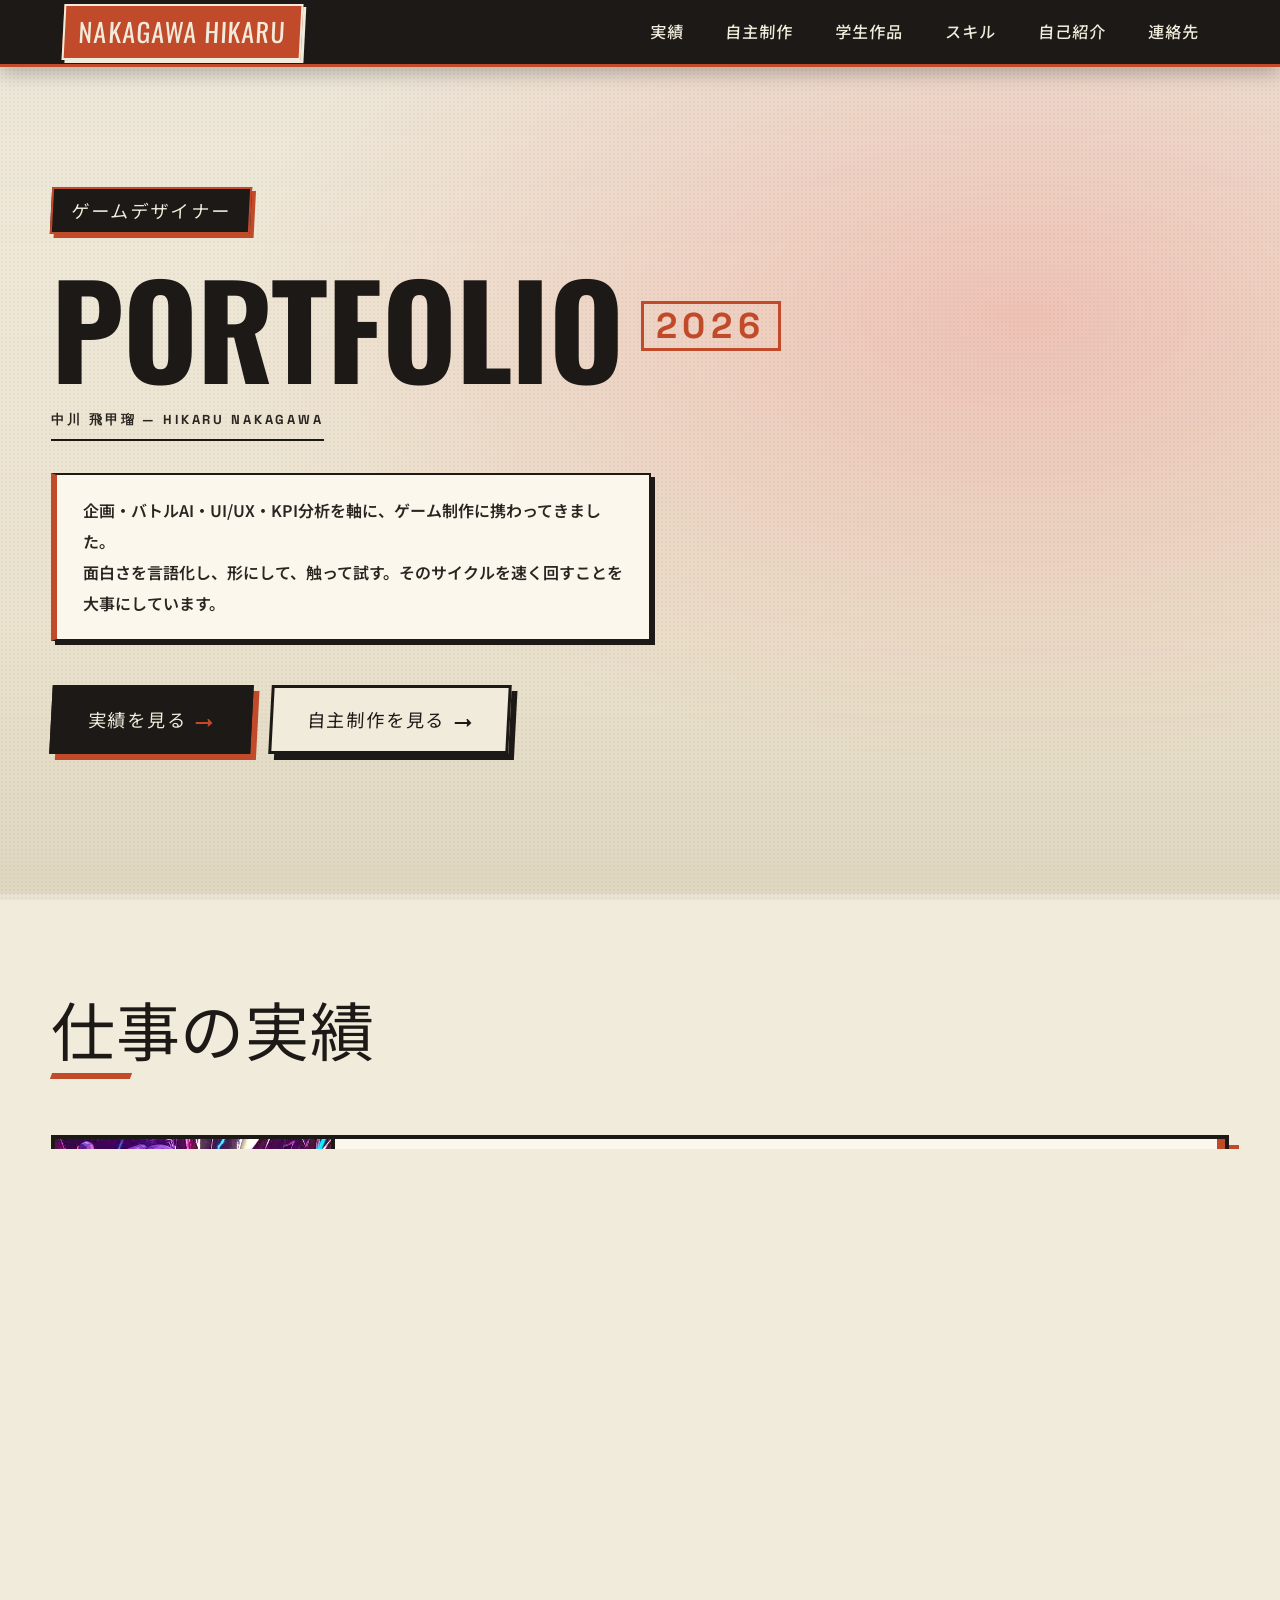
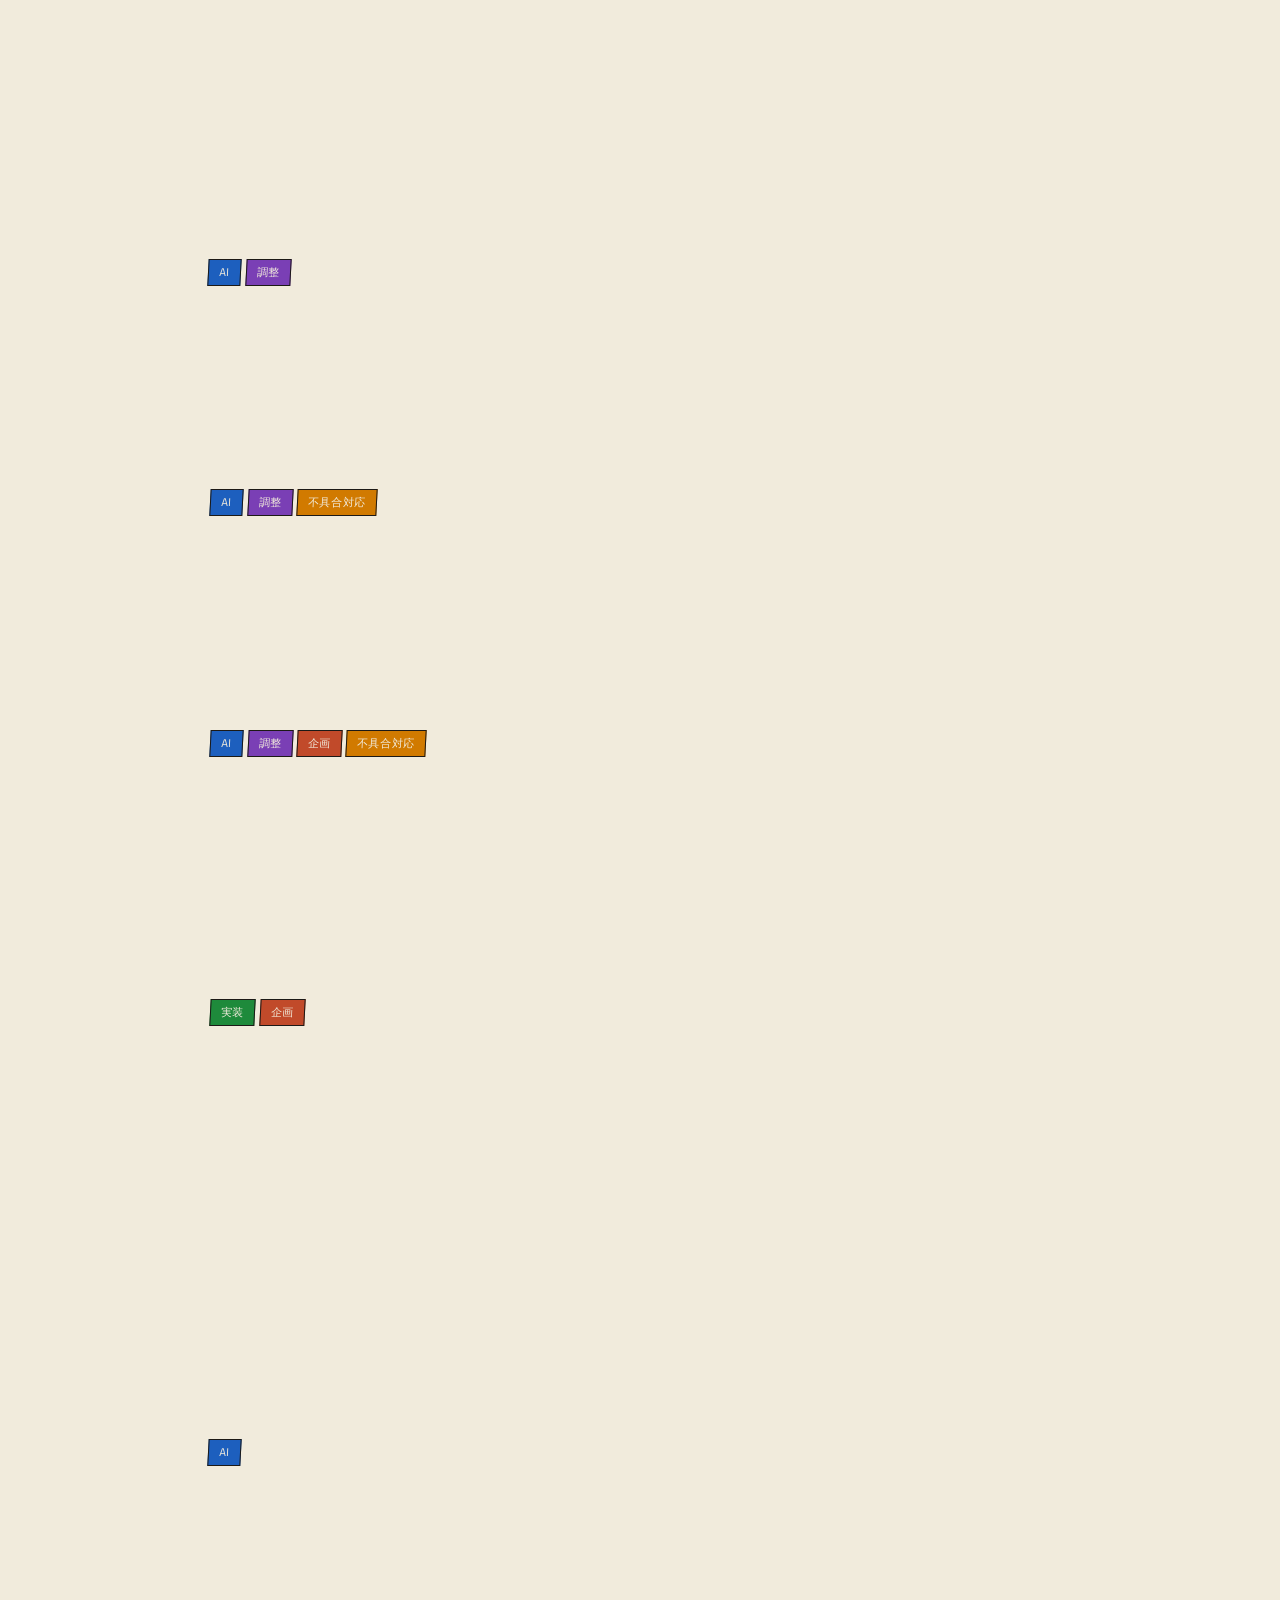
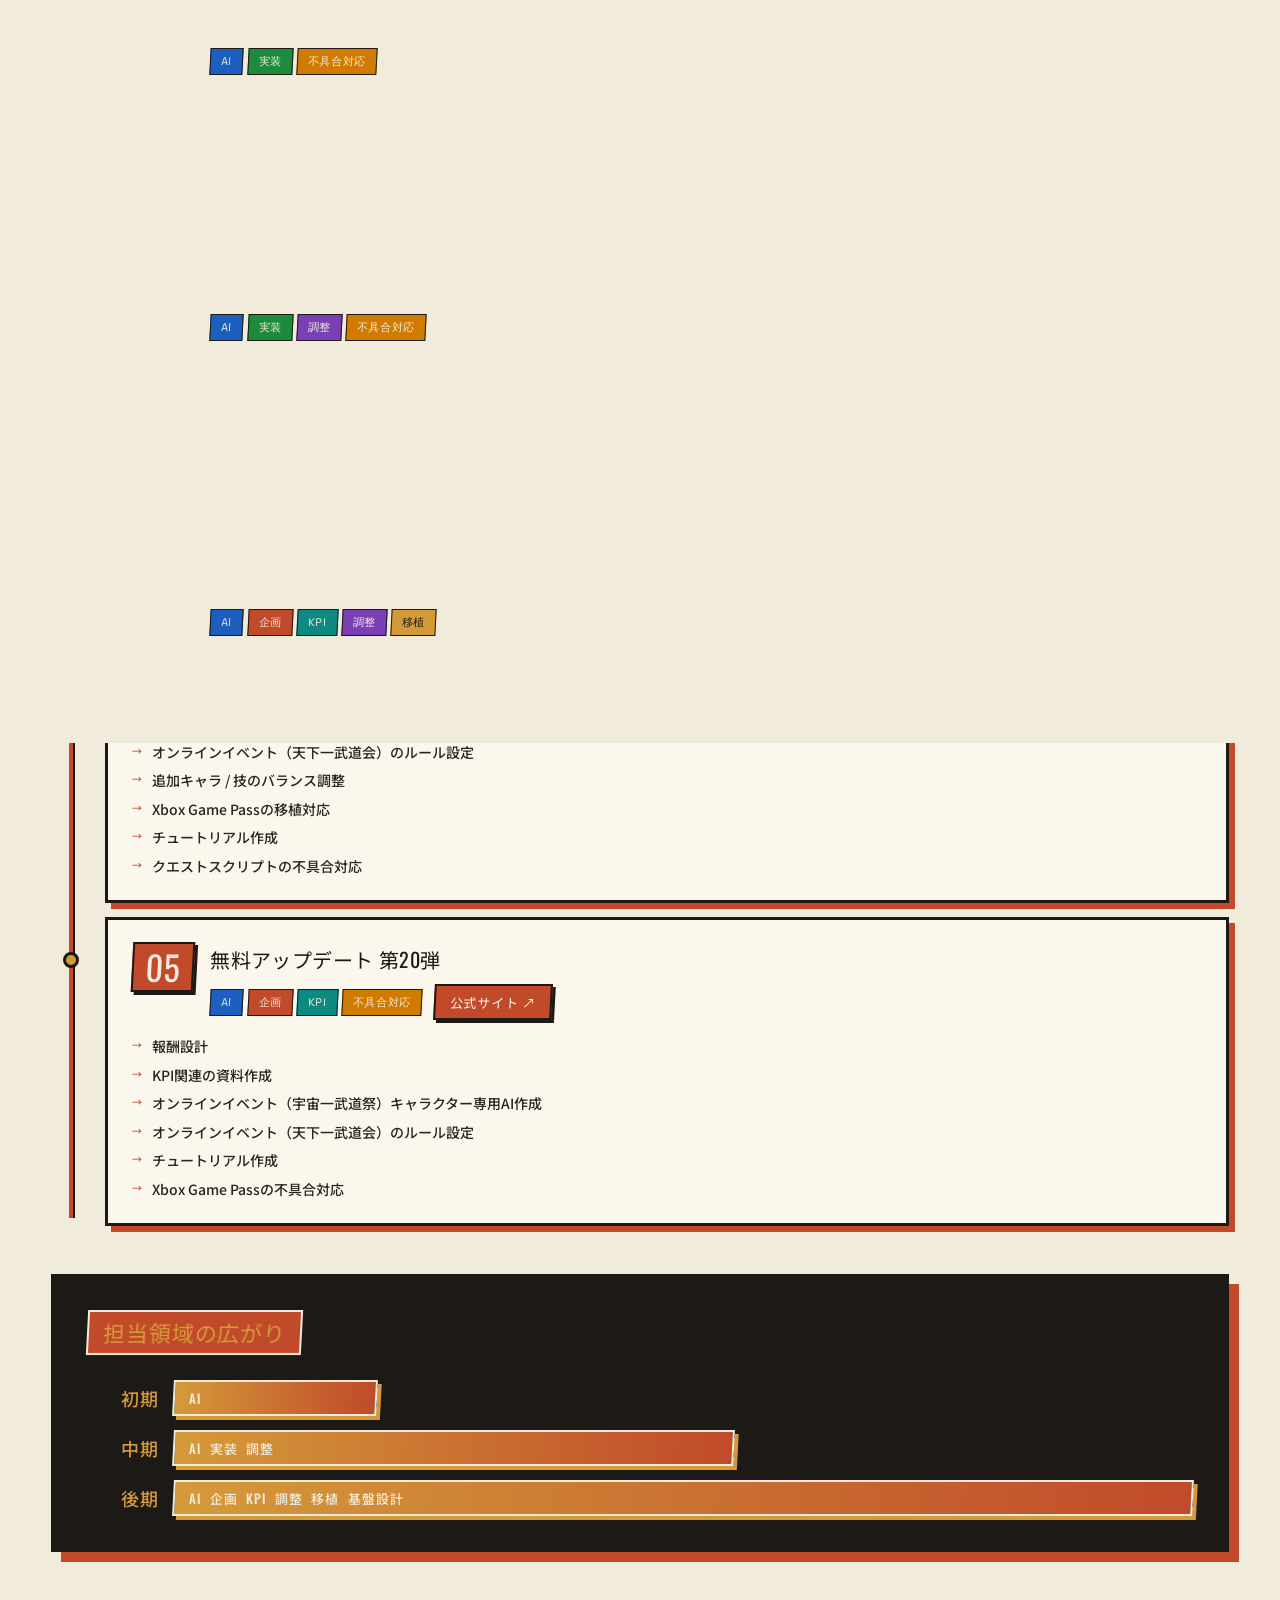
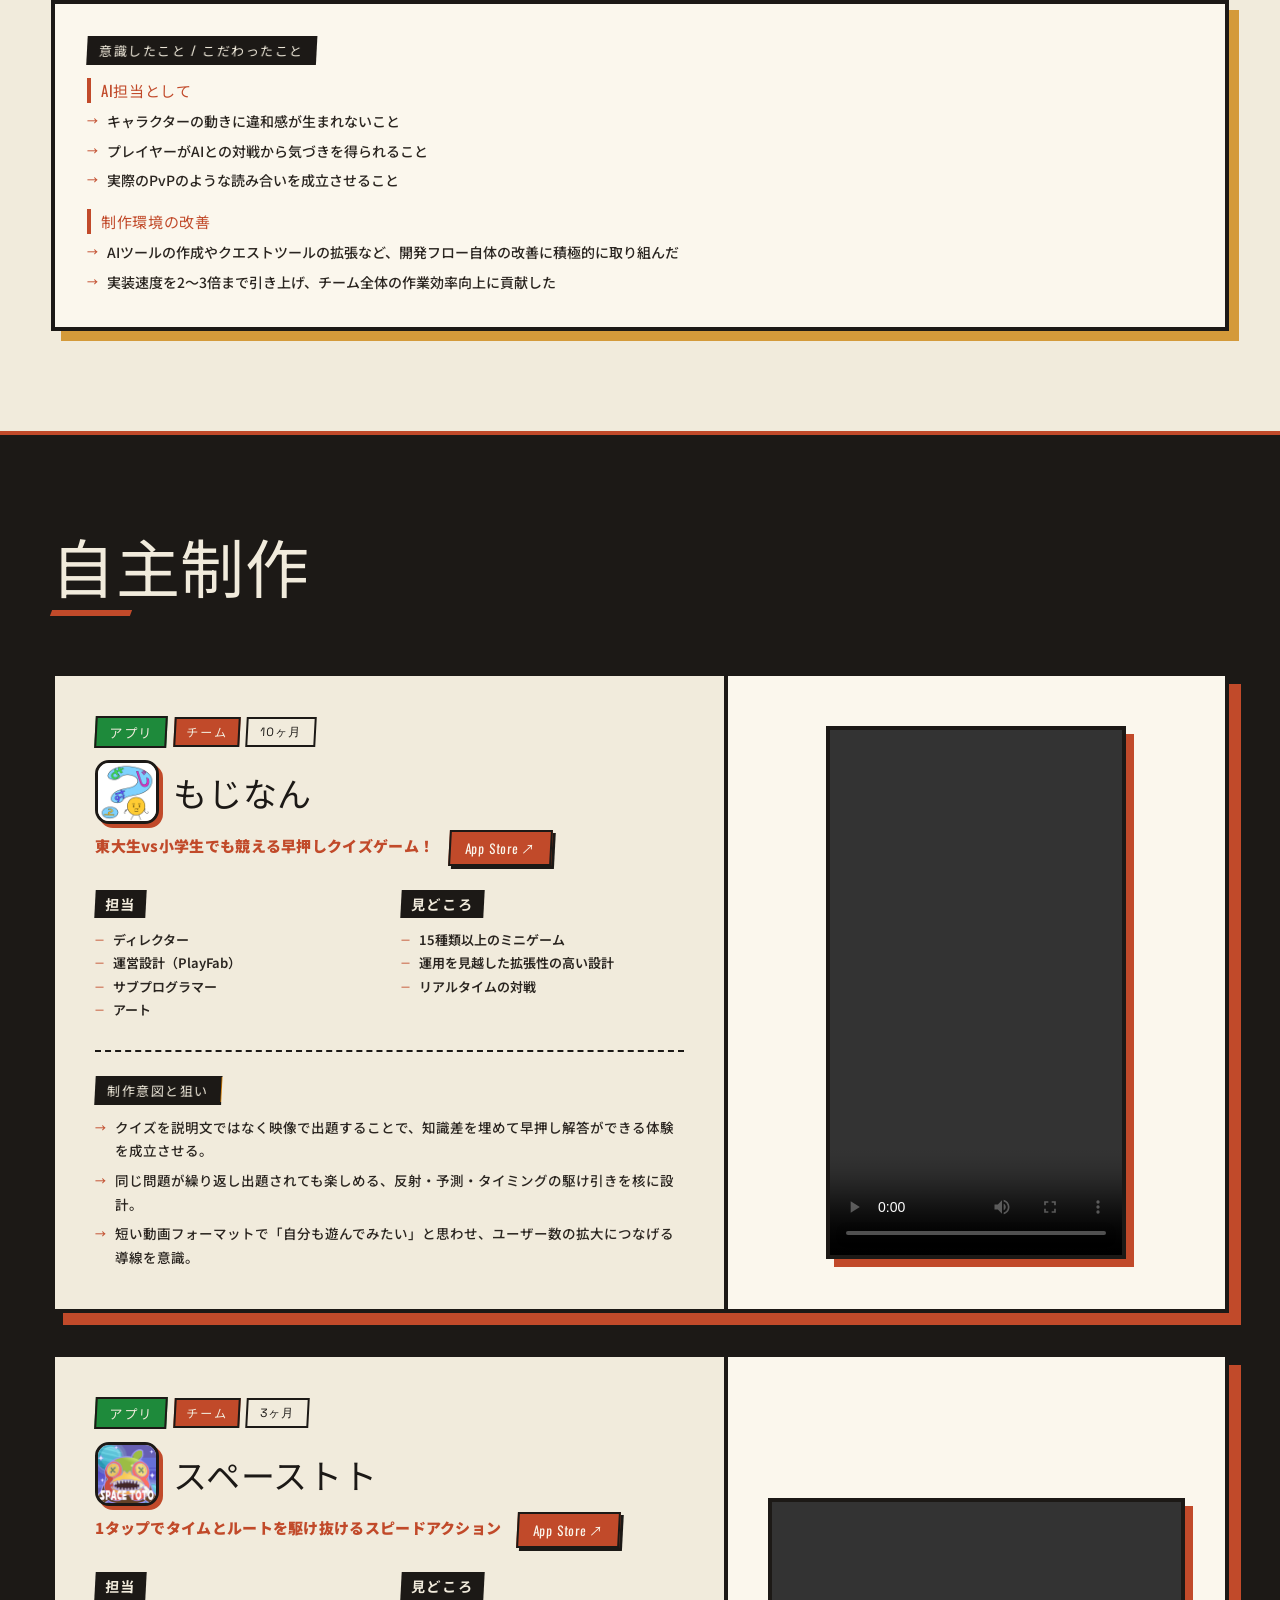
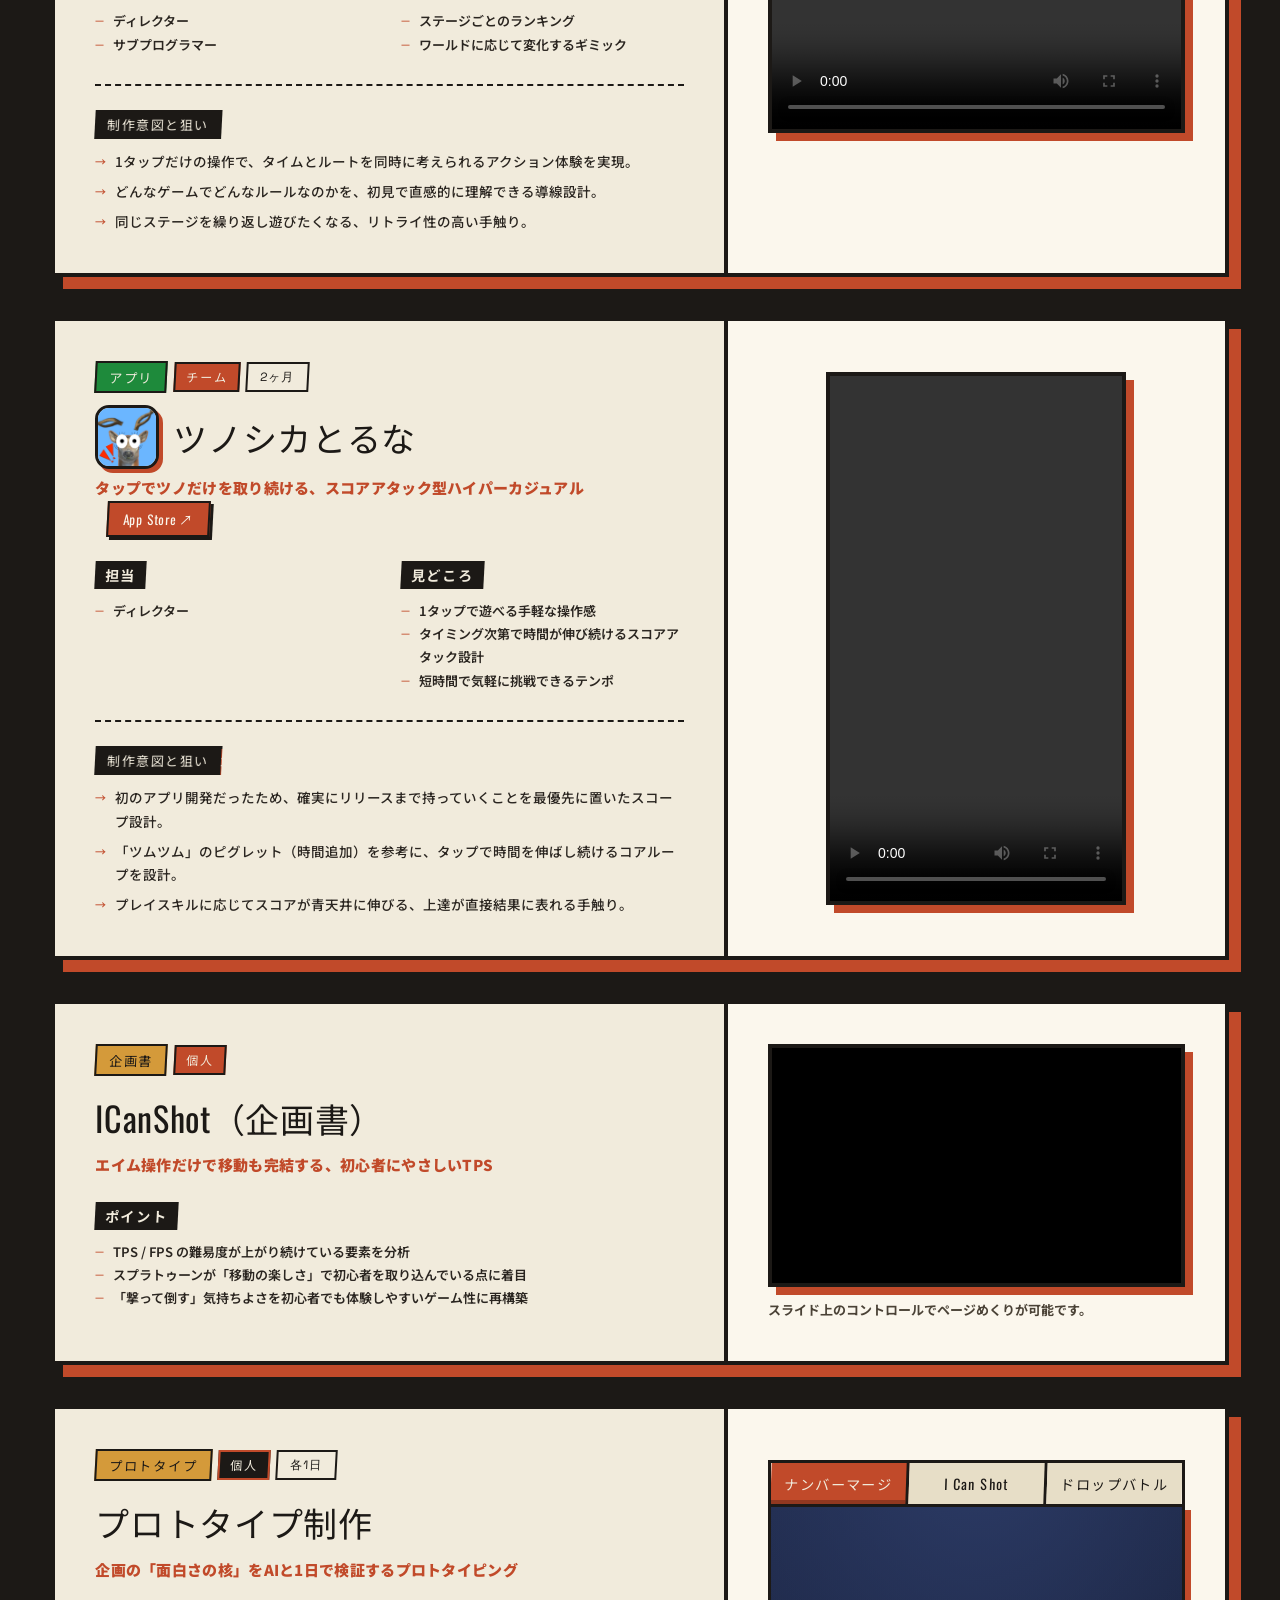
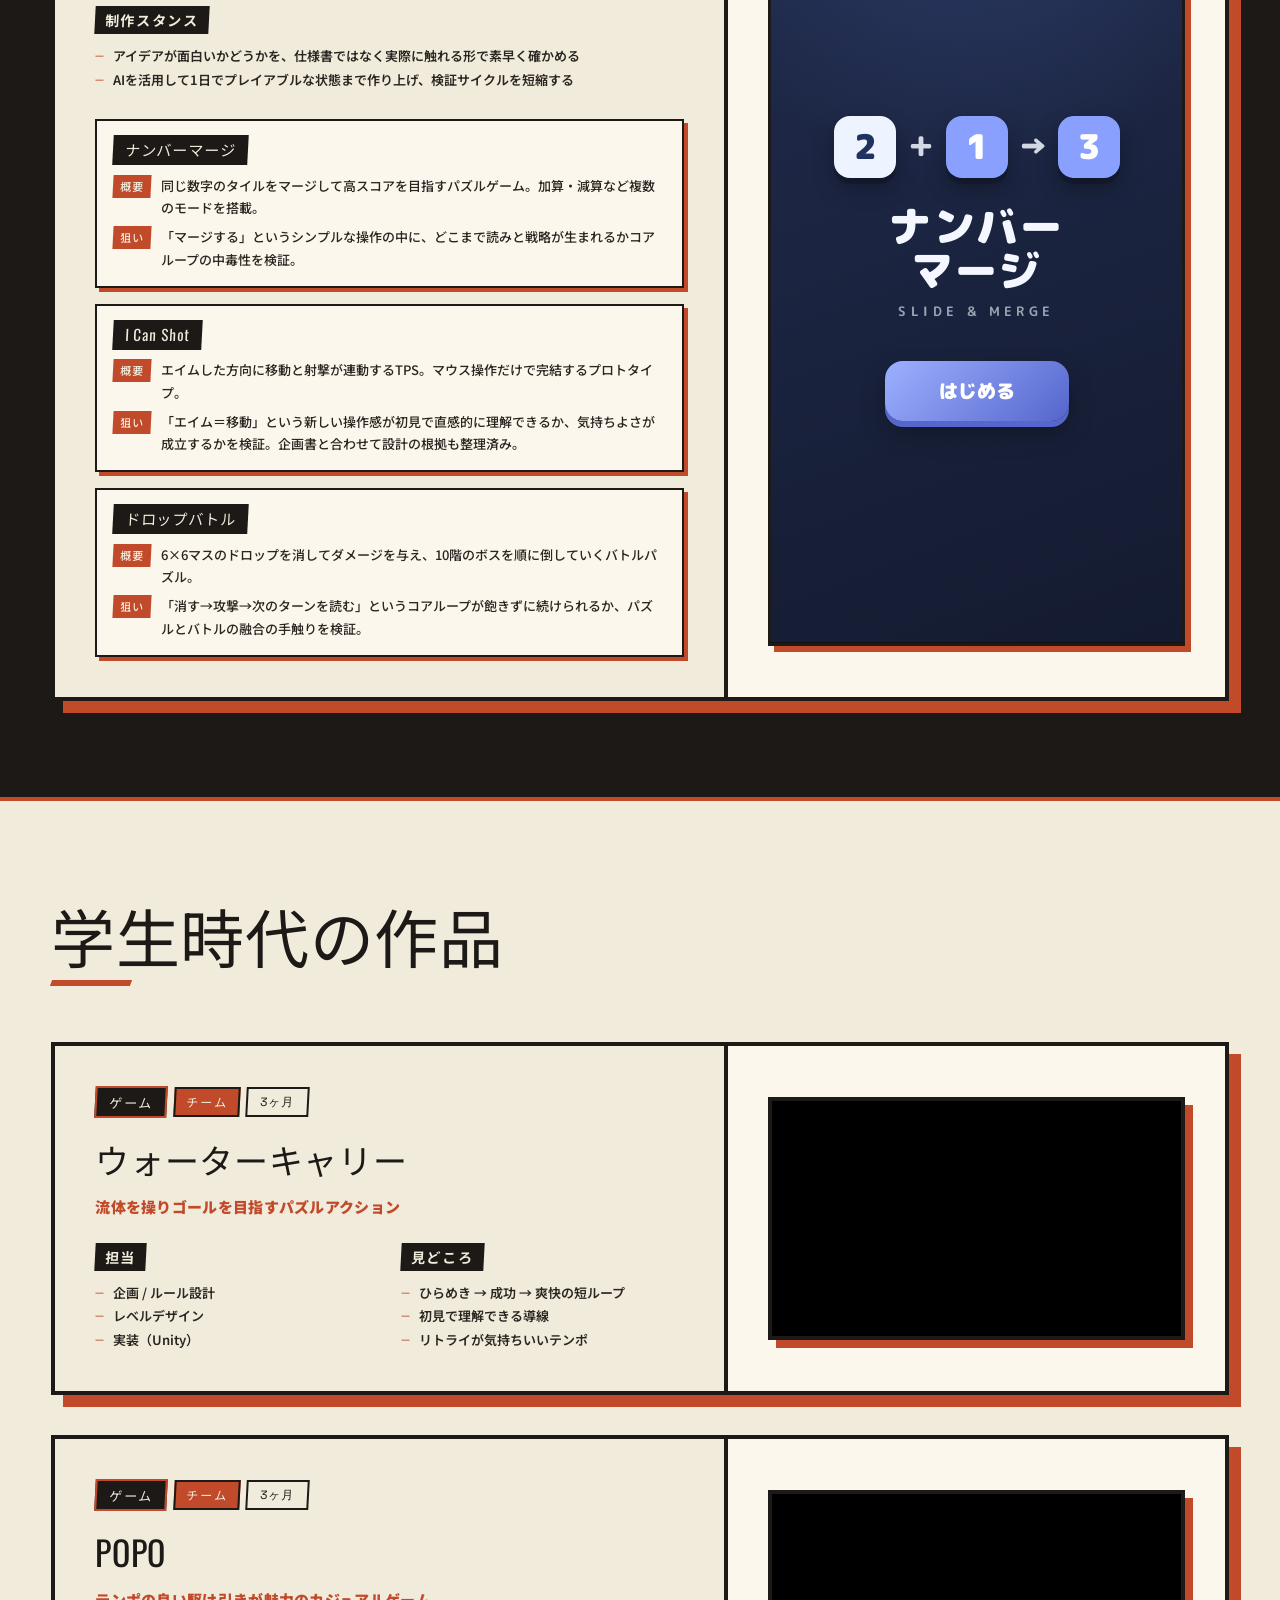
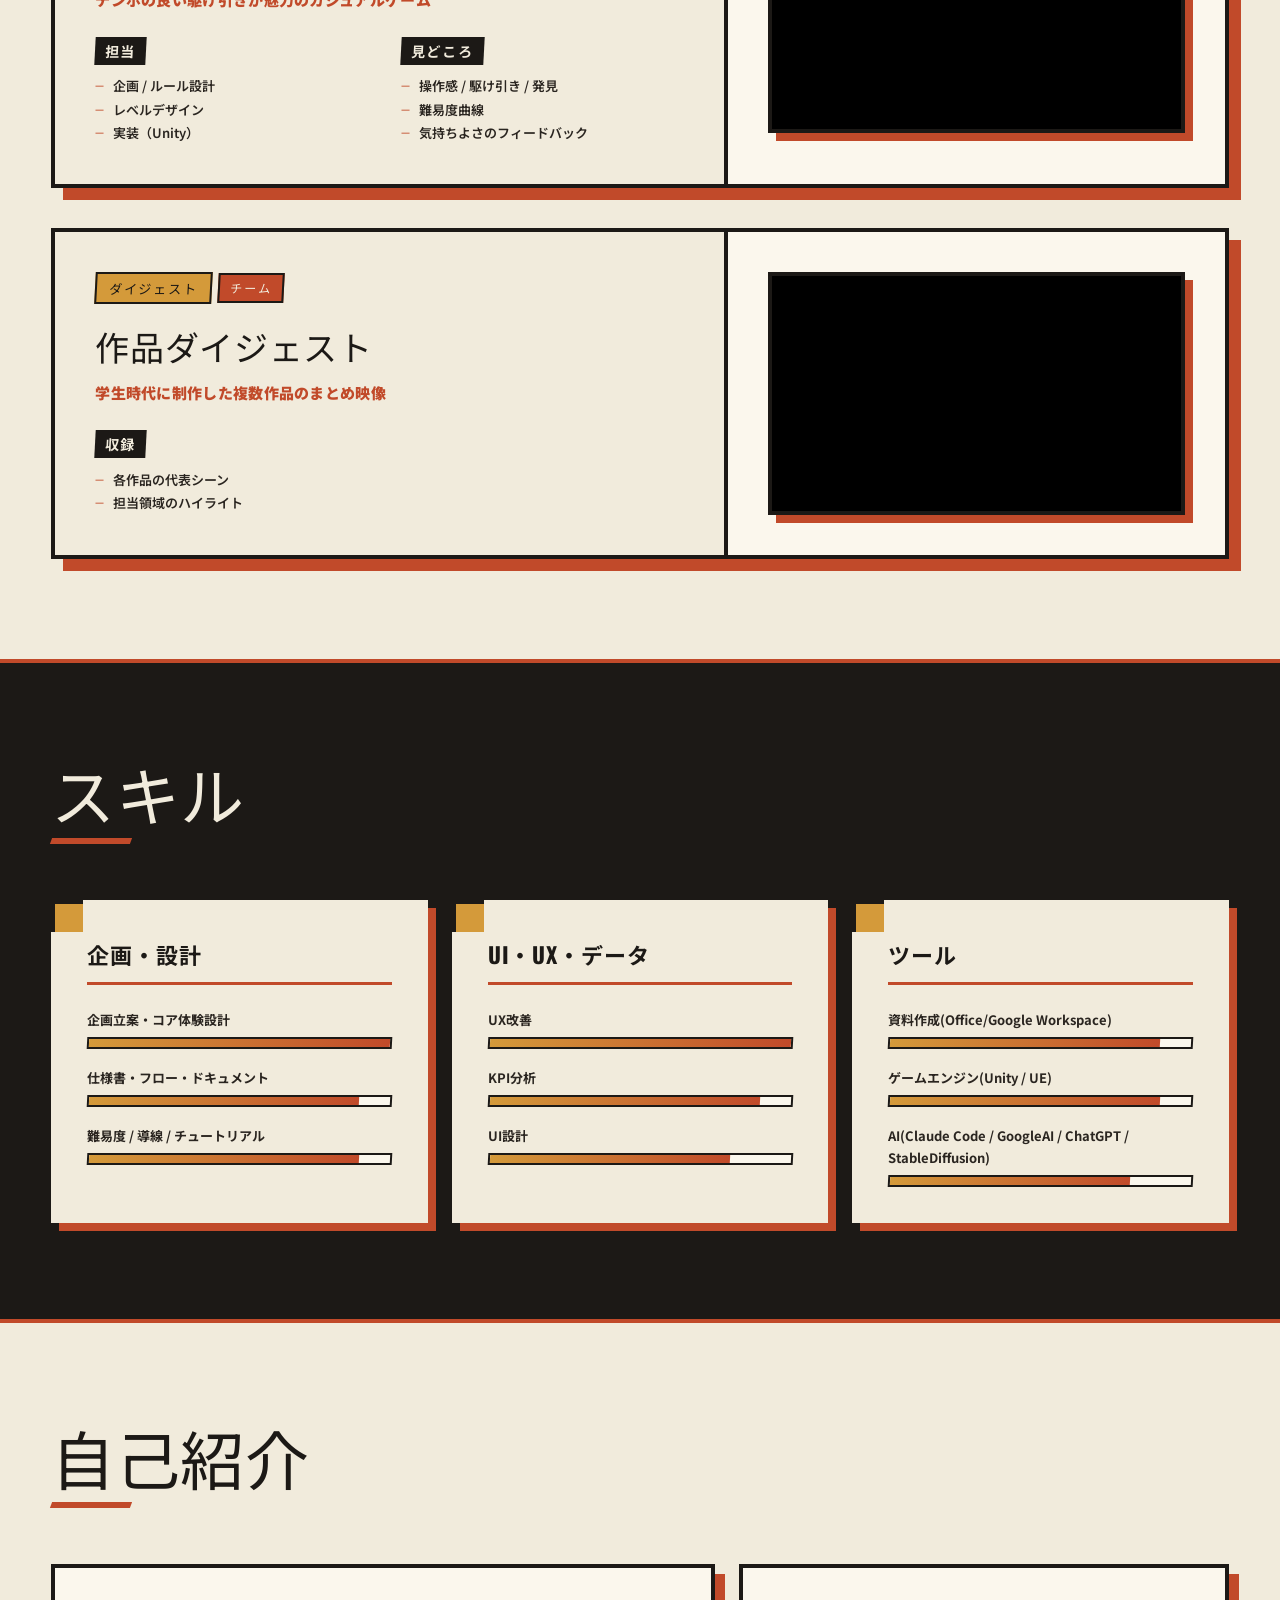
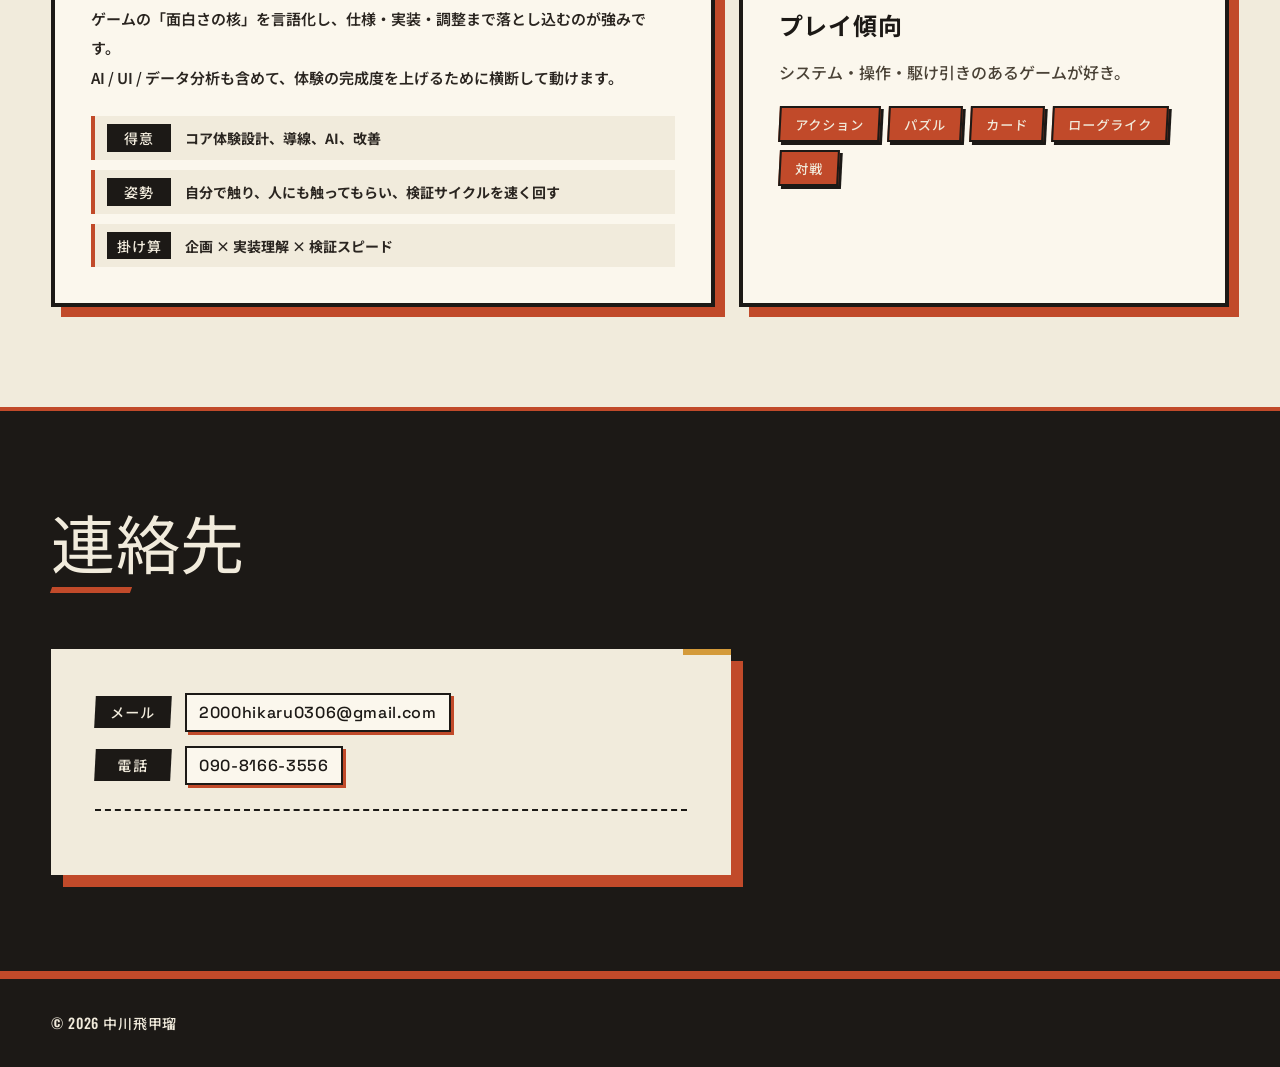
==== index.html @ d14603f8 "プロトタイプ制作セクション追加（ナンバーマージ / I Can Shot / ドロップバトル）" ====
<!doctype html>
<html lang="ja">
<head>
  <meta charset="utf-8" />
  <meta name="viewport" content="width=device-width, initial-scale=1" />
  <title>Hikaru Nakagawa | Portfolio</title>
  <meta name="description" content="ゲームプランナー / ゲームデザイナー ポートフォリオ" />
  <meta name="robots" content="noindex,nofollow" />
  <link rel="stylesheet" href="styles.css" />
</head>

<body>

  <!-- Splash intro -->
  <div class="splash" id="splash">
    <div class="splash__text" id="splashText"></div>
    <div class="splash__sub" id="splashSub"></div>
  </div>

  <!-- Header -->
  <header class="header" id="top">
    <div class="wrap header__inner">
      <a class="logo" href="#top" id="logo"></a>
      <nav class="nav" id="nav"></nav>
      <button class="menu-btn" id="menuBtn" aria-label="メニュー">
        <span></span><span></span>
      </button>
    </div>
  </header>

  <!-- Hero -->
  <section class="hero">
    <div class="wrap hero__grid">
      <div class="hero__left" id="hero"></div>
    </div>
  </section>

  <!-- Works -->
  <section class="sect" id="works">
    <div class="wrap" id="worksWrap"></div>
  </section>

  <!-- 自主制作 -->
  <section class="sect sect--muted" id="personal">
    <div class="wrap" id="personalWrap"></div>
  </section>

  <!-- 学生時代の作品 -->
  <section class="sect" id="student">
    <div class="wrap" id="studentWrap"></div>
  </section>

  <!-- Skills -->
  <section class="sect sect--muted" id="skills">
    <div class="wrap" id="skillsWrap"></div>
  </section>

  <!-- About -->
  <section class="sect" id="about">
    <div class="wrap" id="aboutWrap"></div>
  </section>

  <!-- Contact -->
  <section class="sect sect--muted" id="contact">
    <div class="wrap" id="contactWrap"></div>
  </section>

  <footer class="footer">
    <div class="wrap footer__inner">
      <span class="secondary">&copy; <span id="year"></span> <span id="footerName"></span></span>
    </div>
  </footer>

  <!-- Modal -->
  <div class="modal" id="modal" aria-hidden="true">
    <div class="modal__bg" data-close></div>
    <div class="modal__box">
      <div class="modal__header">
        <div>
          <div class="tag" id="mTag"></div>
          <h3 id="mTitle"></h3>
        </div>
        <button class="modal__close" data-close aria-label="閉じる">&times;</button>
      </div>
      <div class="modal__body" id="mBody"></div>
      <div class="modal__footer">
        <span class="secondary">Esc で閉じる</span>
      </div>
    </div>
  </div>

  <script src="data.js"></script>
  <script src="script.js"></script>
</body>
</html>
---- styles.css ----
/* ==========================================================
   Hikaru Nakagawa Portfolio — Editorial / Bold Type
   Palette: Ink × Cobalt × Paper Cream × Amber accent
   ========================================================== */

@import url('https://fonts.googleapis.com/css2?family=Archivo+Black&family=Bebas+Neue&family=Bungee&family=Noto+Sans+JP:wght@400;700;900&family=Oswald:wght@500;700;900&family=Space+Grotesk:wght@500;700&display=swap');

:root {
  --p-red:    #c14a2a;
  --p-red-d:  #7e2a14;
  --p-black:  #1c1916;
  --p-ink:    #2a2520;
  --p-cream:  #f1ebdc;
  --p-cream2: #e7dec7;
  --p-yellow: #d49a3a;
  --p-white:  #fbf7ed;
  --p-gray:   #6a5f4f;

  --bg:    var(--p-cream);
  --bg2:   var(--p-cream2);
  --surf:  #ffffff;
  --text:  var(--p-black);
  --sub:   #4a4236;
  --line:  var(--p-black);
  --acc:   var(--p-red);
  --radius: 2px;

  --shadow-sm: 4px 4px 0 var(--p-black);
  --shadow-md: 6px 6px 0 var(--p-black);
  --shadow-lg: 10px 10px 0 var(--p-black);
  --shadow-hover: 14px 14px 0 var(--p-red);

  --display: 'Oswald', 'Archivo Black', 'Noto Sans JP', sans-serif;
  --sans:    'Noto Sans JP', 'Space Grotesk', 'Segoe UI', sans-serif;
  --mono:    'Space Grotesk', 'Bebas Neue', ui-monospace, monospace;
}

/* ============ RESET ============ */
*, *::before, *::after { box-sizing: border-box; margin: 0; padding: 0; }
html {
  scroll-behavior: smooth;
  -webkit-font-smoothing: antialiased;
  background: var(--p-black);
}
body {
  font-family: var(--sans);
  color: var(--text);
  background: var(--bg);
  line-height: 1.7;
  overflow-x: hidden;
  position: relative;
  font-weight: 500;
}

/* ---- Global subtle paper grain ---- */
body::before {
  content: "";
  position: fixed; inset: 0;
  pointer-events: none;
  background-image:
    radial-gradient(circle, rgba(0,0,0,.06) 1px, transparent 1.4px);
  background-size: 4px 4px;
  mix-blend-mode: multiply;
  opacity: .5;
  z-index: 1;
}
body::after {
  content: "";
  position: fixed; inset: 0;
  pointer-events: none;
  background:
    linear-gradient(180deg, rgba(0,0,0,.02), transparent 30%, transparent 70%, rgba(0,0,0,.03));
  z-index: 1;
}

/* Floating corner decorations */
.p-deco {
  position: fixed;
  pointer-events: none;
  z-index: 2;
  font-family: var(--display);
  color: var(--p-red);
  opacity: .9;
  mix-blend-mode: multiply;
}

a { color: inherit; text-decoration: none; }
ul { list-style: none; }
img { display: block; max-width: 100%; }

.wrap { width: min(1180px, 92vw); margin: 0 auto; position: relative; z-index: 3; }
.secondary { color: var(--sub); }
.mono {
  font-family: var(--mono);
  font-size: 1em; letter-spacing: 0.04em;
  color: var(--p-red);
}
.caption {
  color: var(--sub);
  font-size: 13px;
  margin-top: 12px;
  font-weight: 700;
}
.caption a { color: var(--p-red); border-bottom: 2px solid var(--p-red); }

/* ============ HEADER ============ */
.header {
  position: sticky; top: 0; z-index: 100;
  background: var(--p-black);
  border-bottom: 3px solid var(--p-red);
  box-shadow: 0 6px 18px rgba(0,0,0,.25);
}
.header__inner {
  display: flex; align-items: center; justify-content: space-between;
  height: 64px;
  padding: 0 12px;
}
.logo {
  font-family: var(--display);
  font-size: 26px;
  font-weight: 400;
  letter-spacing: 0.04em;
  color: var(--p-cream);
  text-transform: uppercase;
  transform: skewX(-3deg);
  padding: 4px 14px;
  background: var(--p-red);
  border: 2px solid var(--p-cream);
  box-shadow: 3px 3px 0 var(--p-cream);
  transition: transform .2s, background .2s;
}
.logo:hover {
  transform: skewX(-3deg) translate(-2px,-2px);
  box-shadow: 5px 5px 0 var(--p-cream);
}

.nav { display: flex; gap: 6px; }
.nav a {
  position: relative;
  font-family: var(--display);
  font-size: 16px;
  letter-spacing: 0.06em;
  color: var(--p-cream);
  text-transform: uppercase;
  padding: 8px 16px;
  transform: skewX(-3deg);
  transition: background .15s, color .15s, transform .15s;
  border: 2px solid transparent;
}
.nav a::before {
  content: "";
  position: absolute;
  inset: 0;
  background: var(--p-red);
  transform: scaleY(0);
  transform-origin: bottom;
  transition: transform .22s cubic-bezier(.16,1,.3,1);
  z-index: -1;
}
.nav a:hover {
  color: var(--p-cream);
  background: var(--p-red);
  border-color: var(--p-red);
  transform: skewX(-3deg) translate(-1px,-1px);
}
.nav a.is-active {
  color: var(--p-cream);
  border-bottom: 2px solid var(--p-red);
}

.menu-btn {
  display: none;
  width: 44px; height: 44px;
  background: var(--p-red);
  border: 2px solid var(--p-cream);
  cursor: pointer;
  flex-direction: column; align-items: center; justify-content: center; gap: 4px;
  box-shadow: 3px 3px 0 var(--p-cream);
}
.menu-btn span {
  display: block; width: 22px; height: 3px;
  background: var(--p-cream);
  transition: transform .2s, opacity .2s;
}
.menu-btn.is-open span:first-child { transform: translateY(3.5px) rotate(45deg); }
.menu-btn.is-open span:last-child  { transform: translateY(-3.5px) rotate(-45deg); }

/* ============ HERO ============ */
.hero {
  padding: 120px 0 140px;
  text-align: left;
  position: relative;
  background:
    radial-gradient(ellipse at 80% 30%, rgba(238,29,35,.18), transparent 55%),
    linear-gradient(180deg, var(--p-cream) 0%, var(--p-cream2) 100%);
  overflow: hidden;
}
/* Hero decorations removed — keep clean */
.hero .wrap { position: relative; z-index: 3; }

.hero__grid {
  display: block;
}
.hero__left { min-width: 0; }

.hero__label {
  display: inline-block;
  font-family: var(--display);
  font-size: 18px;
  font-weight: 400;
  letter-spacing: 0.12em;
  text-transform: uppercase;
  color: var(--p-cream);
  background: var(--p-black);
  padding: 6px 18px;
  transform: skewX(-3deg);
  margin-bottom: 28px;
  border: 2px solid var(--p-red);
  box-shadow: 4px 4px 0 var(--p-red);
}
.hero__title {
  font-family: var(--display);
  font-weight: 900;
  font-size: clamp(56px, 10vw, 132px);
  letter-spacing: -0.01em;
  line-height: 1;
  color: var(--p-black);
  margin: 0 0 14px;
  display: flex;
  align-items: baseline;
  gap: 18px;
  flex-wrap: wrap;
}
.hero__year {
  font-family: var(--mono);
  font-size: 0.28em;
  font-weight: 700;
  color: var(--p-red);
  letter-spacing: 0.16em;
  border: 3px solid var(--p-red);
  padding: 4px 12px;
  align-self: center;
}
.hero__name {
  font-family: var(--mono);
  font-size: 13px;
  font-weight: 700;
  letter-spacing: 0.22em;
  color: var(--p-ink);
  margin-bottom: 32px;
  display: inline-block;
  padding-bottom: 8px;
  border-bottom: 2px solid var(--p-black);
  text-transform: uppercase;
}
.hero__sub {
  font-family: var(--sans);
  font-size: 16px;
  font-weight: 600;
  color: var(--p-ink);
  line-height: 1.95;
  max-width: min(100%, 600px);
  width: max-content;
  margin: 0 0 44px;
  background: var(--p-white);
  padding: 20px 26px;
  border: 2px solid var(--p-black);
  border-left: 6px solid var(--p-red);
  box-shadow: 4px 4px 0 var(--p-black);
}
.hero__actions { display: flex; gap: 18px; flex-wrap: wrap; }

/* ============ BUTTONS ============ */
.btn {
  display: inline-flex; align-items: center; justify-content: center; gap: 8px;
  padding: 16px 34px;
  font-family: var(--display);
  font-size: 18px;
  font-weight: 400;
  letter-spacing: 0.1em;
  text-transform: uppercase;
  background: var(--p-black);
  color: var(--p-cream);
  border: 3px solid var(--p-black);
  cursor: pointer;
  transform: skewX(-3deg);
  box-shadow: 6px 6px 0 var(--p-red);
  transition: transform .15s, box-shadow .15s, background .15s, color .15s;
  position: relative;
}
.btn > * { transform: skewX(3deg); }
.btn::after {
  content: "→";
  transform: skewX(3deg);
  font-size: 18px;
  color: var(--p-red);
  transition: transform .2s, color .2s;
}
.btn:hover {
  transform: skewX(-3deg) translate(-3px,-3px);
  box-shadow: 10px 10px 0 var(--p-red);
  background: var(--p-red);
  color: var(--p-cream);
}
.btn:hover::after { transform: skewX(3deg) translateX(4px); color: var(--p-cream); }
.btn:active {
  transform: skewX(-3deg) translate(2px,2px);
  box-shadow: 2px 2px 0 var(--p-red);
}
.btn--secondary {
  background: var(--p-cream);
  color: var(--p-black);
  box-shadow: 6px 6px 0 var(--p-black);
}
.btn--secondary::after { color: var(--p-black); }
.btn--secondary:hover {
  background: var(--p-yellow);
  color: var(--p-black);
  box-shadow: 10px 10px 0 var(--p-black);
}

/* ============ SECTIONS ============ */
.sect {
  padding: 100px 0;
  position: relative;
  z-index: 3;
}
.sect--muted {
  background: var(--p-black);
  color: var(--p-cream);
}
.sect--muted .secondary { color: #b5aa97; }

/* Subtle section accents */
.sect--muted::before {
  content: "";
  position: absolute;
  top: 0; left: 0; right: 0;
  height: 4px;
  background: var(--p-red);
}
.sect--muted::after {
  content: "";
  position: absolute;
  bottom: 0; left: 0; right: 0;
  height: 4px;
  background: var(--p-red);
}

.sect__label {
  display: inline-block;
  font-family: var(--display);
  font-size: 16px;
  font-weight: 400;
  letter-spacing: 0.16em;
  text-transform: uppercase;
  color: var(--p-cream);
  background: var(--p-red);
  padding: 4px 16px;
  margin-bottom: 16px;
  transform: skewX(-3deg);
  border: 2px solid var(--p-black);
  box-shadow: 4px 4px 0 var(--p-black);
}
.sect--muted .sect__label {
  color: var(--p-black);
  background: var(--p-yellow);
  border-color: var(--p-cream);
  box-shadow: 4px 4px 0 var(--p-cream);
}
.sect__title {
  font-family: var(--display);
  font-size: clamp(38px, 5.5vw, 64px);
  font-weight: 400;
  letter-spacing: 0.01em;
  line-height: 1.05;
  margin-bottom: 56px;
  color: var(--p-black);
  position: relative;
  display: inline-block;
  padding-right: 16px;
}
.sect--muted .sect__title { color: var(--p-cream); }
.sect__title::after {
  content: "";
  display: block;
  width: 80px; height: 6px;
  background: var(--p-red);
  margin-top: 12px;
  transform: skewX(-20deg);
}

/* ============ TAGS ============ */
.tag {
  display: inline-block;
  font-family: var(--display);
  font-size: 13px;
  font-weight: 400;
  letter-spacing: 0.14em;
  color: var(--p-cream);
  background: var(--p-black);
  padding: 3px 12px;
  margin-bottom: 12px;
  transform: skewX(-3deg);
  border: 2px solid var(--p-red);
}
.tag--green {
  background: #1e8a3b;
  border-color: var(--p-black);
}
.tag--warm  {
  background: var(--p-yellow);
  color: var(--p-black);
  border-color: var(--p-black);
}
.tag--outline {
  background: transparent;
  color: var(--p-black);
  border: 2px solid var(--p-black);
}
.tag-pair {
  display: inline-flex;
  gap: 6px;
  align-items: center;
  margin-bottom: 12px;
}
.tag-pair .tag { margin-bottom: 0; }
.tag--role {
  font-size: 12px;
  letter-spacing: 0.18em;
  padding: 3px 10px;
}
.tag--solo {
  background: #1e8a3b;
  border-color: var(--p-black);
}
.tag--team {
  background: var(--p-red);
  border-color: var(--p-black);
}
.tag--time {
  background: transparent;
  color: var(--p-black);
  border: 2px solid var(--p-black);
  font-family: var(--mono);
  font-size: 12px;
  letter-spacing: 0.1em;
}

/* ============ FEATURE CARD (Works) ============ */
.feature-card {
  display: grid;
  grid-template-columns: clamp(120px, 26vw, 280px) 1fr;
  background: var(--p-white);
  border: 4px solid var(--p-black);
  box-shadow: 10px 10px 0 var(--p-red);
  overflow: hidden;
  transition: transform .25s, box-shadow .25s;
  position: relative;
}
.feature-card::before {
  content: "";
  position: absolute;
  top: 0; right: 0;
  width: 8px; height: 100%;
  background: var(--p-red);
  z-index: 1;
  pointer-events: none;
}
.feature-card:hover {
  transform: translate(-3px,-3px);
  box-shadow: 14px 14px 0 var(--p-red);
}
.feature-card__visual {
  background: var(--p-black);
  display: flex; align-items: center; justify-content: center;
  overflow: hidden;
  border-right: 4px solid var(--p-black);
  position: relative;
}
.feature-card__visual::after {
  content: "";
  position: absolute; inset: 0;
  background: linear-gradient(180deg, transparent 60%, rgba(0,0,0,.35));
  pointer-events: none;
}
.feature-card__img {
  width: 100%;
  height: auto;
  aspect-ratio: 7 / 12;
  object-fit: cover;
  filter: contrast(1.08) saturate(1.1);
  align-self: center;
}
.feature-card__info {
  padding: 42px;
  position: relative;
  z-index: 2;
}
.feature-card__title {
  font-family: var(--display);
  font-size: 32px;
  font-weight: 400;
  letter-spacing: 0.01em;
  margin-bottom: 8px;
  color: var(--p-black);
}
.feature-card__sub {
  font-size: 14px;
  color: var(--sub);
  margin-bottom: 20px;
  font-weight: 700;
  font-family: var(--mono);
  font-size: 13px;
  letter-spacing: 0.06em;
}
.feature-card__desc {
  color: var(--p-ink);
  line-height: 1.95;
  max-width: 680px;
  margin-bottom: 32px;
  font-weight: 500;
  font-size: 15px;
}

.feature-card__overview {
  margin-bottom: 24px;
  padding: 14px 18px;
  background: var(--p-cream);
  border-left: 4px solid var(--p-red);
  max-width: 680px;
}
.feature-card__overview-title {
  font-family: var(--display);
  font-size: 13px;
  font-weight: 400;
  letter-spacing: 0.12em;
  color: var(--p-cream);
  background: var(--p-black);
  display: inline-block;
  padding: 2px 10px;
  margin-bottom: 8px;
  transform: skewX(-3deg);
}
.feature-card__overview-text {
  color: var(--p-ink);
  font-size: 14px;
  line-height: 1.85;
  font-weight: 500;
}

.feature-card__focus {
  margin: 48px 0 0;
  padding: 32px;
  background: var(--p-white);
  border: 4px solid var(--p-black);
  box-shadow: 10px 10px 0 var(--p-yellow);
}
.feature-card__focus-title {
  font-family: var(--display);
  font-size: 13px;
  font-weight: 400;
  letter-spacing: 0.12em;
  color: var(--p-cream);
  background: var(--p-black);
  display: inline-block;
  padding: 3px 12px;
  margin-bottom: 14px;
  transform: skewX(-3deg);
}
.focus-groups {
  display: flex;
  flex-direction: column;
  gap: 16px;
}
.focus-group__heading {
  font-family: var(--display);
  font-size: 15px;
  font-weight: 400;
  letter-spacing: 0.04em;
  color: var(--p-red);
  margin-bottom: 6px;
  padding-left: 10px;
  border-left: 4px solid var(--p-red);
}
.focus-group__list {
  padding-left: 0;
  display: flex;
  flex-direction: column;
  gap: 4px;
}
.focus-group__list li {
  font-size: 14px;
  line-height: 1.8;
  color: var(--p-ink);
  padding-left: 20px;
  position: relative;
  font-weight: 500;
}
.focus-group__list li::before {
  content: "→";
  position: absolute;
  left: 0;
  top: 2px;
  color: var(--p-red);
  font-size: 11px;
}

/* ============ TIMELINE ============ */
.sub-heading {
  font-family: var(--display);
  font-size: 28px;
  font-weight: 400;
  margin: 64px 0 28px;
  letter-spacing: 0.02em;
  color: var(--p-black);
  display: inline-block;
  padding: 4px 18px 4px 20px;
  background: var(--p-yellow);
  border: 3px solid var(--p-black);
  box-shadow: 5px 5px 0 var(--p-red);
  transform: skewX(-3deg);
}
.sect--muted .sub-heading {
  background: var(--p-cream);
  box-shadow: 5px 5px 0 var(--p-red);
}
.timeline-note {
  color: var(--sub);
  font-size: 14px;
  margin: 20px 0 32px;
  font-weight: 700;
  font-style: italic;
}
.sect--muted .timeline-note { color: #b5aa97; }

.timeline {
  display: flex; flex-direction: column; gap: 14px;
  position: relative;
  padding-left: 54px;
}
.timeline::before {
  content: "";
  position: absolute;
  left: 18px; top: 8px; bottom: 8px;
  width: 4px;
  background: var(--p-red);
  box-shadow: 2px 0 0 var(--p-black);
}
.tl-item {
  position: relative;
  padding: 22px 24px;
  background: var(--p-white);
  border: 3px solid var(--p-black);
  box-shadow: 6px 6px 0 var(--p-red);
  transition: transform .2s, box-shadow .2s;
}
.tl-item:hover {
  transform: translate(-2px,-2px);
  box-shadow: 9px 9px 0 var(--p-red);
}
.tl-item::before {
  content: "";
  position: absolute;
  left: -45px; top: 32px;
  width: 16px; height: 16px;
  background: var(--p-yellow);
  border: 3px solid var(--p-black);
  border-radius: 50%;
  z-index: 2;
}
.tl-head {
  display: flex; align-items: flex-start; gap: 16px;
  margin-bottom: 14px;
}
.tl-badge {
  font-family: var(--display);
  font-size: 34px;
  font-weight: 400;
  line-height: 1;
  color: var(--p-cream);
  background: var(--p-red);
  padding: 6px 12px;
  min-width: 60px;
  text-align: center;
  border: 2px solid var(--p-black);
  box-shadow: 3px 3px 0 var(--p-black);
  transform: skewX(-3deg);
  flex-shrink: 0;
}
.tl-title {
  font-family: var(--display);
  font-size: 20px;
  font-weight: 400;
  letter-spacing: 0.02em;
  margin-bottom: 8px;
  color: var(--p-black);
}
.tl-title__link {
  color: inherit;
  text-decoration: none;
  border-bottom: 2px solid transparent;
  transition: border-color .15s ease, color .15s ease;
}
.tl-title__link:hover {
  color: var(--p-red);
  border-bottom-color: var(--p-red);
}
.tl-link {
  display: inline-flex;
  align-items: center;
  gap: 6px;
  margin-left: 12px;
  font-family: var(--display);
  font-size: 13px;
  font-weight: 400;
  letter-spacing: 0.06em;
  padding: 5px 14px;
  color: var(--p-white);
  background: var(--p-red);
  border: 2px solid var(--p-black);
  box-shadow: 3px 3px 0 var(--p-black);
  text-decoration: none;
  vertical-align: middle;
  transform: skewX(-3deg);
  transition: transform .15s ease, box-shadow .15s ease, background .15s ease;
  white-space: nowrap;
  cursor: pointer;
}
.tl-link:hover {
  transform: skewX(-3deg) translate(-2px,-2px);
  box-shadow: 5px 5px 0 var(--p-black);
  background: var(--p-red-d);
  color: var(--p-white);
}
.tl-link:active {
  transform: skewX(-3deg) translate(1px,1px);
  box-shadow: 1px 1px 0 var(--p-black);
}
a.tl-image { display: block; cursor: pointer; }
.tl-meta {
  display: flex;
  align-items: center;
  gap: 12px;
  flex-wrap: wrap;
  margin-top: 6px;
}
.tl-meta .tl-link { margin-left: 0; }
.tl-tags { display: flex; flex-wrap: wrap; gap: 4px; }
.tl-tag {
  font-family: var(--mono);
  font-size: 11px;
  font-weight: 400;
  padding: 3px 10px;
  letter-spacing: 0.06em;
  color: var(--p-cream);
  background: var(--p-black);
  transform: skewX(-3deg);
  border: 1.5px solid var(--p-black);
}
.tl-tag--ai      { background: #1d5fbe; }
.tl-tag--dev     { background: #1e8a3b; }
.tl-tag--fix     { background: #d17a00; }
.tl-tag--balance { background: #7a3fb5; }
.tl-tag--plan    { background: var(--p-red); }
.tl-tag--data    { background: #0c8a82; }
.tl-tag--port    { background: var(--p-yellow); color: var(--p-black); }

.tl-list {
  padding-left: 0; display: flex; flex-direction: column; gap: 4px;
}
.tl-list li {
  font-size: 14px; line-height: 1.75;
  color: var(--p-ink);
  padding-left: 20px;
  position: relative;
  font-weight: 500;
}
.tl-list li::before {
  content: "→";
  position: absolute; left: 0; top: 2px;
  color: var(--p-red);
  font-size: 10px;
}

.tl-item--has-image {
  display: grid;
  grid-template-columns: 1fr 180px;
  gap: 20px;
  align-items: center;
}
.tl-item--has-image .tl-body { min-width: 0; }
.tl-image {
  position: relative;
  overflow: hidden;
  border: 2px solid var(--p-black);
  box-shadow: 4px 4px 0 var(--p-black);
  background: var(--p-cream);
  aspect-ratio: 1 / 1;
  width: 180px;
  justify-self: end;
}
.tl-image img {
  display: block;
  width: 100%;
  height: 100%;
  object-fit: contain;
  transition: transform .35s ease;
}
.tl-item--has-image:hover .tl-image img {
  transform: scale(1.04);
}

/* ============ GROWTH CHART ============ */
.growth {
  margin-top: 48px;
  background: var(--p-black);
  border: 4px solid var(--p-black);
  padding: 32px;
  box-shadow: 10px 10px 0 var(--p-red);
  color: var(--p-cream);
}
.growth__title {
  font-family: var(--display);
  font-size: 22px;
  font-weight: 400;
  letter-spacing: 0.04em;
  margin-bottom: 24px;
  color: var(--p-yellow);
  display: inline-block;
  padding: 2px 14px;
  background: var(--p-red);
  transform: skewX(-3deg);
  border: 2px solid var(--p-cream);
}
.growth__track {
  display: flex; flex-direction: column; gap: 14px;
}
.growth__step {
  display: grid; grid-template-columns: 72px 1fr; gap: 14px;
  align-items: center;
}
.growth__label {
  font-family: var(--display);
  font-size: 18px;
  color: var(--p-yellow);
  text-align: right;
  letter-spacing: 0.06em;
}
.growth__bar {
  height: 36px;
  width: var(--w, 50%);
  background: linear-gradient(90deg, var(--p-yellow), var(--p-red));
  border: 2px solid var(--p-cream);
  display: flex; align-items: center; gap: 8px;
  padding: 0 14px;
  transform: skewX(-3deg);
  box-shadow: 4px 4px 0 var(--p-yellow);
  transition: width 1s cubic-bezier(.16,1,.3,1);
}
.growth__bar span {
  font-family: var(--display);
  font-size: 13px;
  letter-spacing: 0.08em;
  color: var(--p-cream);
  white-space: nowrap;
  transform: skewX(4deg);
}

/* Official link */
.official-link {
  display: inline-flex;
  align-items: center;
  gap: 6px;
  margin-left: 12px;
  font-family: var(--display);
  font-size: 13px;
  font-weight: 400;
  letter-spacing: 0.06em;
  padding: 5px 14px;
  color: var(--p-white);
  background: var(--p-red);
  border: 2px solid var(--p-black);
  box-shadow: 3px 3px 0 var(--p-black);
  text-decoration: none;
  vertical-align: middle;
  transform: skewX(-3deg);
  transition: transform .15s ease, box-shadow .15s ease, background .15s ease;
  white-space: nowrap;
  cursor: pointer;
}
.official-link:hover {
  transform: skewX(-3deg) translate(-2px,-2px);
  box-shadow: 5px 5px 0 var(--p-black);
  background: var(--p-red-d);
  color: var(--p-white);
}
.official-link:active {
  transform: skewX(-3deg) translate(1px,1px);
  box-shadow: 1px 1px 0 var(--p-black);
}

.strengths { display: flex; gap: 24px; margin-bottom: 32px; flex-wrap: wrap; }
.strength {
  display: flex; align-items: center; gap: 12px;
  padding: 8px 14px;
  background: var(--p-cream);
  border: 2.5px solid var(--p-black);
  transform: skewX(-2deg);
  box-shadow: 4px 4px 0 var(--p-red);
}
.strength > * { transform: skewX(6deg); }
.strength__num {
  font-family: var(--display);
  font-size: 22px;
  color: var(--p-red);
  letter-spacing: 0.04em;
}
.strength__text {
  font-size: 14px;
  font-weight: 800;
  color: var(--p-black);
}

/* ============ PROJECTS (Personal) ============ */
.projects { display: flex; flex-direction: column; gap: 40px; }

.project {
  display: grid;
  grid-template-columns: minmax(0, 1.15fr) minmax(0, 0.85fr);
  background: var(--p-white);
  border: 4px solid var(--p-black);
  box-shadow: 12px 12px 0 var(--p-red);
  overflow: hidden;
  transition: transform .25s, box-shadow .25s;
  position: relative;
}
.project--no-right {
  grid-template-columns: 1fr;
}
.project::after {
  content: "";
  position: absolute;
  top: 0; left: 0;
  width: 100%; height: 6px;
  background: var(--p-yellow);
  z-index: 1;
  pointer-events: none;
}
.project:hover {
  transform: translate(-4px,-4px);
  box-shadow: 16px 16px 0 var(--p-red);
}
.project__left {
  padding: 40px;
  border-right: 4px solid var(--p-black);
  background: var(--p-cream);
  position: relative;
  z-index: 2;
}
.project__right {
  padding: 40px;
  display: flex; flex-direction: column; justify-content: center;
  background: var(--p-white);
  position: relative;
  z-index: 2;
}
.project__title {
  font-family: var(--display);
  font-size: 34px;
  font-weight: 400;
  letter-spacing: 0.02em;
  margin-bottom: 6px;
  color: var(--p-black);
}
.project__title-row {
  display: flex;
  align-items: center;
  gap: 14px;
  margin-bottom: 6px;
}
.project__title-row .project__title { margin-bottom: 0; }
.project__icon {
  width: 64px;
  height: 64px;
  flex-shrink: 0;
  border-radius: 14px;
  border: 3px solid var(--p-black);
  box-shadow: 4px 4px 0 var(--p-red);
  object-fit: cover;
  background: var(--p-white);
}
.project__catch {
  font-size: 15px;
  color: var(--p-red);
  margin-bottom: 24px;
  font-weight: 900;
  letter-spacing: 0.02em;
}
.project__meta {
  display: grid; grid-template-columns: 1fr 1fr; gap: 24px;
}
.project__meta > div:only-child { grid-column: 1 / -1; }
.project__meta h4 {
  font-family: var(--display);
  font-size: 14px;
  letter-spacing: 0.12em;
  text-transform: uppercase;
  color: var(--p-cream);
  background: var(--p-black);
  padding: 2px 10px;
  margin-bottom: 10px;
  transform: skewX(-3deg);
  display: inline-block;
}
.project__meta ul { padding-left: 0; }
.project__meta li {
  font-size: 13px; line-height: 1.8;
  padding-left: 18px;
  position: relative;
  font-weight: 600;
  color: var(--p-ink);
}
.project__meta li::before {
  content: "—";
  position: absolute; left: 0; top: 2px;
  color: var(--p-red);
  font-size: 10px;
}

.project__lead {
  color: var(--p-ink);
  font-size: 15px;
  line-height: 1.95;
  margin-bottom: 24px;
  font-weight: 600;
  padding: 16px 20px;
  background: var(--p-cream);
  border-left: 6px solid var(--p-red);
}
.project__extra {
  margin-top: 28px;
  padding-top: 24px;
  border-top: 2px dashed var(--p-black);
}
.project__extra .project__lead:last-child { margin-bottom: 0; }
.project__extra .kv-list:last-child { margin-bottom: 0; }

.project__intent {
  margin-top: 0;
}
.project__intent-title {
  font-family: var(--display);
  font-size: 13px;
  font-weight: 400;
  letter-spacing: 0.12em;
  color: var(--p-cream);
  background: var(--p-black);
  display: inline-block;
  padding: 3px 12px;
  margin-bottom: 12px;
  transform: skewX(-3deg);
}
.project__intent-list {
  padding-left: 0;
  display: flex;
  flex-direction: column;
  gap: 6px;
}
.project__intent-list li {
  font-size: 13.5px;
  line-height: 1.75;
  color: var(--p-ink);
  padding-left: 20px;
  position: relative;
  font-weight: 500;
}
.project__intent-list li::before {
  content: "→";
  position: absolute;
  left: 0;
  top: 2px;
  color: var(--p-red);
  font-size: 11px;
}

/* Tech chips */
.tech-list {
  display: flex; flex-wrap: wrap; gap: 6px;
  margin-bottom: 28px;
}
.tech-list span {
  font-family: var(--mono);
  font-size: 12px;
  padding: 4px 14px;
  background: var(--p-black);
  color: var(--p-cream);
  transform: skewX(-3deg);
  border: 2px solid var(--p-black);
  transition: transform .15s, background .15s;
  letter-spacing: 0.04em;
}
/* tech-list は押せないのでホバー演出なし */

/* Key-value list */
.kv-list { display: flex; flex-direction: column; gap: 10px; }
.kv {
  display: grid; grid-template-columns: 60px 1fr; gap: 14px;
  align-items: baseline;
  padding: 10px 14px;
  background: var(--p-cream);
  border: 2px solid var(--p-black);
  box-shadow: 3px 3px 0 var(--p-red);
}
.kv dt {
  font-family: var(--display);
  font-size: 14px;
  letter-spacing: 0.06em;
  color: var(--p-cream);
  background: var(--p-red);
  padding: 2px 6px;
  text-align: center;
}
.kv dd {
  font-size: 13px;
  line-height: 1.6;
  font-weight: 700;
  color: var(--p-ink);
}

/* ============ VIDEO ============ */
.video {
  position: relative;
  width: 100%;
  padding-top: 56.25%;
  overflow: hidden;
  background: #000;
  border: 4px solid var(--p-black);
  box-shadow: 8px 8px 0 var(--p-red);
  transition: transform .25s, box-shadow .25s;
}
.video:hover {
  transform: translate(-3px,-3px);
  box-shadow: 12px 12px 0 var(--p-red);
}
.video iframe {
  position: absolute; inset: 0;
  width: 100%; height: 100%;
  border: 0;
}

/* ローカル動画（縦動画想定・縦横どちらでも収まる） */
.video--local {
  padding-top: 0;
  aspect-ratio: 9 / 16;
  max-height: 600px;
  margin: 0 auto;
  width: min(100%, 300px);
  background: #000;
}
.video--local-land {
  aspect-ratio: 16 / 9;
  max-height: none;
  width: 100%;
}
.video--local video {
  position: absolute;
  inset: 0;
  width: 100%;
  height: 100%;
  object-fit: contain;
  background: #000;
}

/* ============ CONCEPTS ============ */
.concepts { display: grid; grid-template-columns: 1fr 1fr; gap: 24px; }
.concept {
  background: var(--p-white);
  border: 4px solid var(--p-black);
  padding: 32px;
  box-shadow: 8px 8px 0 var(--p-red);
  transition: transform .25s, box-shadow .25s;
  position: relative;
}
.concept::before {
  content: "";
  position: absolute;
  top: -4px; right: -4px;
  width: 40px; height: 6px;
  background: var(--p-red);
}
.concept:hover {
  transform: translate(-3px,-3px);
  box-shadow: 12px 12px 0 var(--p-red);
}
.concept__title {
  font-family: var(--display);
  font-size: 24px;
  letter-spacing: 0.02em;
  margin-bottom: 6px;
  color: var(--p-black);
}
.concept__catch {
  font-size: 14px;
  color: var(--p-red);
  margin-bottom: 24px;
  font-weight: 900;
}
.concept__cols { display: grid; grid-template-columns: 1fr 1fr; gap: 20px; }
.concept__cols h5 {
  font-family: var(--display);
  font-size: 13px;
  letter-spacing: 0.1em;
  text-transform: uppercase;
  color: var(--p-cream);
  background: var(--p-black);
  padding: 2px 8px;
  margin-bottom: 10px;
  transform: skewX(-3deg);
  display: inline-block;
}
.concept__cols ul { padding-left: 0; }
.concept__cols li {
  font-size: 13px; line-height: 1.8;
  padding-left: 18px; position: relative;
  font-weight: 600;
  color: var(--p-ink);
}
.concept__cols li::before {
  content: "—";
  position: absolute; left: 0; top: 2px;
  color: var(--p-red);
  font-size: 10px;
}

/* ============ SHOWREEL ============ */
.showreel { max-width: 880px; }

/* ============ SKILLS ============ */
.skills-grid {
  display: grid; grid-template-columns: repeat(3, 1fr);
  gap: 24px;
}
.skill-card {
  background: var(--p-cream);
  border: 4px solid var(--p-cream);
  padding: 32px;
  box-shadow: 8px 8px 0 var(--p-red);
  position: relative;
  transition: transform .25s, box-shadow .25s;
}
.skill-card::before {
  content: "";
  position: absolute;
  top: -4px; left: -4px;
  width: 32px; height: 32px;
  background: var(--p-yellow);
  border: 4px solid var(--p-black);
  border-right: none;
  border-bottom: none;
}
.skill-card:hover {
  transform: translate(-3px,-3px);
  box-shadow: 12px 12px 0 var(--p-red);
}
.skill-card h3 {
  font-family: var(--display);
  font-size: 22px;
  letter-spacing: 0.04em;
  margin-bottom: 24px;
  color: var(--p-black);
  border-bottom: 3px solid var(--p-red);
  padding-bottom: 8px;
}
.skill-bars { display: flex; flex-direction: column; gap: 18px; }
.skill-bars li { display: flex; flex-direction: column; gap: 6px; }
.skill-bars span {
  font-size: 13px;
  color: var(--p-ink);
  font-weight: 700;
}

.bar {
  height: 12px;
  background: var(--p-white);
  border: 2px solid var(--p-black);
  overflow: hidden;
  transform: skewX(-3deg);
}
.bar__fill {
  height: 100%;
  background: linear-gradient(90deg, var(--p-yellow), var(--p-red));
  width: calc(var(--level) * 20%);
  transition: width .8s cubic-bezier(.16,1,.3,1);
}

/* ============ ABOUT ============ */
.about-grid { display: grid; grid-template-columns: 1.15fr 0.85fr; gap: 24px; }
.about-card {
  background: var(--p-white);
  border: 4px solid var(--p-black);
  padding: 36px;
  box-shadow: 10px 10px 0 var(--p-red);
  position: relative;
  transition: transform .25s, box-shadow .25s;
}
.about-card:hover {
  transform: translate(-3px,-3px);
  box-shadow: 14px 14px 0 var(--p-red);
}
.about-card h3 {
  font-family: var(--display);
  font-size: 24px;
  letter-spacing: 0.04em;
  margin-bottom: 14px;
  color: var(--p-black);
}
.about-card__text {
  color: var(--p-ink);
  line-height: 1.95;
  margin-bottom: 24px;
  font-weight: 600;
  font-size: 15px;
}
.about-dl { display: flex; flex-direction: column; gap: 10px; }
.about-dl > div {
  display: grid; grid-template-columns: 64px 1fr; gap: 14px;
  align-items: baseline;
  padding: 8px 12px;
  background: var(--p-cream);
  border-left: 4px solid var(--p-red);
}
.about-dl dt {
  font-family: var(--display);
  font-size: 14px;
  letter-spacing: 0.08em;
  color: var(--p-cream);
  background: var(--p-black);
  padding: 2px 8px;
  text-align: center;
}
.about-dl dd {
  font-size: 14px; line-height: 1.6;
  color: var(--p-ink);
  font-weight: 700;
}

.tag-row {
  display: flex; flex-wrap: wrap; gap: 8px; margin-top: 20px;
}
.tag-row span {
  font-family: var(--display);
  font-size: 13px;
  letter-spacing: 0.08em;
  padding: 5px 14px;
  background: var(--p-red);
  color: var(--p-cream);
  transform: skewX(-3deg);
  border: 2px solid var(--p-black);
  box-shadow: 3px 3px 0 var(--p-black);
  transition: transform .15s;
}
/* tag-row は押せないのでホバー演出なし */

/* ============ CONTACT ============ */
.contact {
  background: var(--p-cream);
  border: 4px solid var(--p-cream);
  padding: 40px;
  max-width: 680px;
  box-shadow: 12px 12px 0 var(--p-red);
  position: relative;
}
.contact::before {
  content: "";
  position: absolute;
  top: -4px; right: -4px;
  width: 48px; height: 6px;
  background: var(--p-yellow);
}
.contact__row {
  display: flex;
  flex-direction: column;
  gap: 14px;
  margin-bottom: 24px;
}
.contact__item {
  display: flex;
  align-items: center;
  gap: 14px;
  flex-wrap: wrap;
}
.contact__item > .secondary {
  font-family: var(--display);
  font-size: 14px;
  letter-spacing: 0.1em;
  color: var(--p-cream) !important;
  background: var(--p-black);
  padding: 4px 12px;
  display: inline-block;
  min-width: 76px;
  text-align: center;
  transform: skewX(-3deg);
  flex-shrink: 0;
}
.contact__links { display: flex; flex-direction: column; gap: 6px; }
.contact__links a {
  font-family: var(--display);
  font-size: 16px;
  color: var(--p-red);
  letter-spacing: 0.04em;
  padding-left: 16px;
  position: relative;
  transition: transform .15s, color .15s;
}
.contact__links a::before {
  content: "→";
  position: absolute; left: 0; top: 2px;
  font-size: 10px;
  color: var(--p-black);
}
.contact__links a:hover {
  transform: translateX(4px);
  color: var(--p-black);
}
.contact__note {
  font-size: 12px;
  color: var(--sub);
  padding-top: 20px;
  border-top: 2px dashed var(--p-black);
  font-weight: 700;
}

.contact .mono {
  display: inline-block;
  padding: 4px 12px;
  background: var(--p-white);
  border: 2px solid var(--p-black);
  color: var(--p-black);
  font-family: var(--mono);
  letter-spacing: 0.04em;
  box-shadow: 3px 3px 0 var(--p-red);
}

/* ============ FOOTER ============ */
.footer {
  padding: 32px 0;
  background: var(--p-black);
  color: var(--p-cream);
  border-top: 4px solid var(--p-red);
  position: relative;
  z-index: 3;
}
.footer__inner {
  font-family: var(--display);
  font-size: 14px;
  letter-spacing: 0.06em;
}
.footer .secondary { color: var(--p-cream); }

/* ============ MODAL ============ */
.modal {
  position: fixed; inset: 0;
  display: none; z-index: 200;
}
.modal[aria-hidden="false"] { display: flex; align-items: center; justify-content: center; }
.modal__bg {
  position: absolute; inset: 0;
  background: rgba(10,10,10,.75);
}
.modal__box {
  position: relative;
  width: min(680px, 92vw);
  background: var(--p-white);
  border: 4px solid var(--p-black);
  overflow: hidden;
  box-shadow: 16px 16px 0 var(--p-red);
}
.modal__header {
  display: flex; justify-content: space-between; align-items: flex-start;
  padding: 28px 28px 0;
}
.modal__header h3 {
  font-family: var(--display);
  font-size: 26px;
  letter-spacing: 0.02em;
  margin-top: 4px;
}
.modal__close {
  width: 36px; height: 36px;
  background: var(--p-red);
  color: var(--p-cream);
  border: 2px solid var(--p-black);
  font-size: 18px;
  cursor: pointer;
  display: grid; place-items: center;
  box-shadow: 3px 3px 0 var(--p-black);
  transition: transform .15s;
}
.modal__close:hover { transform: translate(-2px,-2px); box-shadow: 5px 5px 0 var(--p-black); }
.modal__body {
  padding: 20px 28px;
  color: var(--p-ink);
  line-height: 1.95;
  font-size: 14px;
  font-weight: 500;
}
.modal__body b { color: var(--p-red); font-weight: 900; }
.modal__body h4 {
  color: var(--p-cream);
  background: var(--p-black);
  display: inline-block;
  padding: 2px 10px;
  font-family: var(--display);
  font-size: 15px;
  margin: 16px 0 10px;
  transform: skewX(-3deg);
}
.modal__body ul { padding-left: 20px; list-style: none; }
.modal__body li {
  margin-bottom: 6px;
  padding-left: 16px;
  position: relative;
}
.modal__body li::before {
  content: "→";
  position: absolute; left: 0;
  color: var(--p-red);
}
.modal__footer {
  padding: 18px 28px;
  border-top: 3px dashed var(--p-black);
  font-size: 12px;
  font-weight: 700;
}

/* ============ SCROLL ANIMATIONS ============ */

/* Base fade-in: skewed slide-in */
html.js .fade-in {
  opacity: 0;
  transform: translateX(-30px) skewX(-2deg);
  transition:
    opacity    .6s cubic-bezier(.16,1,.3,1),
    transform  .6s cubic-bezier(.16,1,.3,1);
  transition-delay: calc(var(--stagger, 0) * 90ms);
}
html.js .fade-in.is-in {
  opacity: 1;
  transform: translateX(0) skewX(0);
}

/* Hero entrance */
html.js .hero__label {
  opacity: 0;
  transform: translateX(-40px) skewX(-3deg);
  transition: opacity .5s ease .2s, transform .5s cubic-bezier(.34,1.56,.64,1) .2s;
}
html.js .hero__title {
  opacity: 0;
  transform: translateY(24px);
  transition: opacity .7s ease .45s, transform .7s cubic-bezier(.34,1.56,.64,1) .45s;
}
html.js .hero__sub {
  opacity: 0;
  transform: translateX(-20px);
  transition: opacity .6s ease .75s, transform .6s cubic-bezier(.34,1.56,.64,1) .75s;
}
html.js .hero__actions {
  opacity: 0;
  transform: translateY(16px);
  transition: opacity .6s ease 1s, transform .6s ease 1s;
}
html.js .hero.is-visible .hero__label,
html.js .hero.is-visible .hero__actions {
  opacity: 1; transform: translateX(0) translateY(0) skewX(-3deg);
}
html.js .hero.is-visible .hero__actions { transform: translateY(0); }
html.js .hero.is-visible .hero__title {
  opacity: 1; transform: translateY(0);
}
html.js .hero.is-visible .hero__sub {
  opacity: 1; transform: translateX(0);
}

/* Feature card: slide in */
html.js .feature-card.fade-in {
  opacity: 0;
  transform: translateX(-40px) skewX(-4deg);
  transition: opacity .6s ease, transform .7s cubic-bezier(.16,1,.3,1);
}
html.js .feature-card.fade-in.is-in {
  opacity: 1;
  transform: translateX(0) skewX(0);
}

/* TL items cascade */
html.js .tl-item {
  opacity: 0;
  transform: translateX(-40px) skewX(-2deg);
  transition: opacity .5s ease, transform .5s cubic-bezier(.34,1.56,.64,1);
}
html.js .tl-item.is-in {
  opacity: 1;
  transform: translateX(0) skewX(0);
}

/* Skill bars fill */
.bar__fill {
  width: 0 !important;
  transition-delay: calc(var(--bar-stagger, 0) * 120ms);
}
.skill-card.is-animated .bar__fill {
  width: calc(var(--level) * 20%) !important;
}

/* Strength cascade */
html.js .strength {
  opacity: 0;
  transform: translateY(20px) rotate(-3deg) skewX(-2deg);
  transition: opacity .4s ease, transform .45s cubic-bezier(.34,1.56,.64,1);
}
html.js .feature-card.is-in .strength {
  opacity: 1;
  transform: translateY(0) rotate(0) skewX(-2deg);
}
html.js .feature-card.is-in .strength:nth-child(1) { transition-delay: .2s; }
html.js .feature-card.is-in .strength:nth-child(2) { transition-delay: .35s; }
html.js .feature-card.is-in .strength:nth-child(3) { transition-delay: .5s; }

/* Tech chips scatter */
html.js .tech-list span {
  opacity: 0;
  transform: translateY(-12px) scale(.85) skewX(-3deg);
  transition: opacity .35s ease, transform .4s cubic-bezier(.34,1.56,.64,1);
}
html.js .is-in .tech-list span {
  opacity: 1;
  transform: translateY(0) scale(1) skewX(-3deg);
}

/* Tag row stagger */
html.js .tag-row span {
  opacity: 0;
  transform: scale(.7) skewX(-3deg) rotate(-6deg);
  transition: opacity .35s ease, transform .4s cubic-bezier(.34,1.56,.64,1);
}
html.js .is-in .tag-row span {
  opacity: 1;
  transform: scale(1) skewX(-3deg) rotate(0);
}

/* Modal entrance */
.modal__bg {
  opacity: 0;
  transition: opacity .3s ease;
}
.modal__box {
  opacity: 0;
  transform: translateY(30px) rotate(-2deg) scale(.94);
  transition: opacity .4s ease, transform .45s cubic-bezier(.34,1.56,.64,1);
}
.modal[aria-hidden="false"] .modal__bg { opacity: 1; }
.modal[aria-hidden="false"] .modal__box {
  opacity: 1;
  transform: translateY(0) rotate(0) scale(1);
}

/* ============ START SPLASH ============ */
.splash {
  position: fixed;
  inset: 0;
  background: var(--p-black);
  z-index: 9999;
  display: flex;
  align-items: center;
  justify-content: center;
  pointer-events: none;
}
.splash__text {
  font-family: var(--display);
  font-weight: 700;
  font-size: clamp(40px, 10vw, 110px);
  color: var(--p-cream);
  letter-spacing: 0.08em;
  position: relative;
  line-height: 1;
}
.splash__text::before {
  content: attr(data-text);
  position: absolute; inset: 0;
  color: var(--p-red);
  transform: translate(3px, 3px);
  z-index: -1;
  opacity: .85;
}
.splash__sub {
  position: absolute;
  bottom: 12%;
  font-family: var(--mono);
  font-weight: 500;
  font-size: 13px;
  letter-spacing: 0.4em;
  color: var(--p-cream);
  opacity: .7;
  animation: pulse 1.4s infinite ease-in-out;
}
@keyframes pulse {
  0%,100% { opacity: 1; }
  50% { opacity: .3; }
}
@keyframes splashOut {
  0%   { transform: translateY(0) skewY(0); opacity: 1; }
  100% { transform: translateY(-120%) skewY(-4deg); opacity: 0; }
}
.splash.is-out {
  animation: splashOut .7s cubic-bezier(.7,0,.84,0) forwards;
}

/* ============ HOVER LIFT ============ */
/* (押せないタグ類のホバー浮き上がりは誤解を招くため削除) */

/* ============ RESPONSIVE ============ */
@media (max-width: 960px) {
  .nav { display: none; }
  .nav.is-open {
    display: flex; flex-direction: column;
    position: absolute; right: 4vw; top: 64px;
    background: var(--p-black);
    border: 3px solid var(--p-red);
    padding: 16px;
    gap: 10px;
    box-shadow: 6px 6px 0 var(--p-red);
    z-index: 100;
  }
  .menu-btn { display: flex; }
  .hero { padding: 80px 0 100px; }
  .hero__title { font-size: 56px; gap: 12px; }
  .hero__year { padding: 3px 9px; }
  .sect { padding: 70px 0; }

  .project { grid-template-columns: 1fr; }
  .project__left { border-right: none; border-bottom: 4px solid var(--p-black); }
  .project__meta { grid-template-columns: 1fr; }

  .skills-grid { grid-template-columns: 1fr; }
  .about-grid { grid-template-columns: 1fr; }
  .concepts { grid-template-columns: 1fr; }
  .strengths { flex-direction: column; gap: 12px; }
  .feature-card__info { padding: 20px; }
  .timeline { padding-left: 40px; }
  .tl-badge { font-size: 22px; min-width: 48px; padding: 4px 10px; }
  .tl-item--has-image {
    grid-template-columns: 1fr;
    gap: 16px;
  }
  .tl-image {
    width: 160px;
    justify-self: center;
  }
  .growth__step { grid-template-columns: 56px 1fr; }
  .growth__bar { min-width: 0; }
  .concept__cols { grid-template-columns: 1fr; }
}

/* ============ MOBILE (≤640px) ============ */
@media (max-width: 640px) {
  .wrap { width: 92vw; }

  /* Hero */
  .hero { padding: 56px 0 64px; }
  .hero__title { font-size: clamp(36px, 11vw, 52px); flex-direction: column; gap: 6px; }
  .hero__year { align-self: flex-start; font-size: 0.34em; }
  .hero__sub { width: 100%; max-width: 100%; }
  .hero__actions { flex-direction: column; align-items: stretch; }
  .btn { width: 100%; }

  /* Sections */
  .sect { padding: 48px 0; }
  .sect__title { font-size: clamp(28px, 8vw, 40px); margin-bottom: 32px; }
  .sub-heading { font-size: 20px; margin: 40px 0 20px; }

  /* Feature card */
  .feature-card {
    grid-template-columns: 1fr;
  }
  .feature-card__visual {
    border-right: none;
    border-bottom: 4px solid var(--p-black);
    min-height: 180px;
  }
  .feature-card__img { aspect-ratio: 16 / 9; }
  .feature-card__info { padding: 20px; }
  .strengths { gap: 10px; }

  /* Project cards */
  .project { grid-template-columns: 1fr; }
  .project__left {
    padding: 20px;
    border-right: none;
    border-bottom: 4px solid var(--p-black);
  }
  .project__right { padding: 20px; }
  .project__title { font-size: 24px; }
  .project__meta { grid-template-columns: 1fr; gap: 14px; }

  /* Timeline */
  .timeline { padding-left: 32px; }
  .tl-item { padding: 14px 14px; }
  .tl-badge { font-size: 20px; min-width: 44px; padding: 4px 8px; }
  .tl-title { font-size: 16px; }
  .tl-item--has-image { grid-template-columns: 1fr; }
  .tl-image { width: 120px; justify-self: center; }
  .tl-link { margin-left: 0; margin-top: 8px; display: inline-flex; }

  /* Skills */
  .skills-grid { grid-template-columns: 1fr; gap: 16px; }
  .skill-card { padding: 22px; }

  /* About */
  .about-grid { grid-template-columns: 1fr; }
  .about-card { padding: 22px; }

  /* Concepts */
  .concepts { grid-template-columns: 1fr; }
  .concept { padding: 22px; }
  .concept__cols { grid-template-columns: 1fr; }

  /* Contact */
  .contact { padding: 22px; }

  /* Growth */
  .growth { padding: 20px; }
  .growth__step { grid-template-columns: 44px 1fr; gap: 8px; }
  .growth__bar { height: 28px; }

  /* Official link */
  .official-link { margin-left: 0; margin-top: 8px; display: inline-flex; }
}

@media (prefers-reduced-motion: reduce) {
  *, *::before, *::after {
    animation-duration: .01ms !important;
    transition-duration: .01ms !important;
  }
  html.js .fade-in,
  html.js .hero__label,
  html.js .hero__title,
  html.js .hero__sub,
  html.js .hero__actions,
  html.js .strength,
  html.js .tech-list span,
  html.js .tag-row span,
  html.js .tl-item,
  html.js .feature-card.fade-in {
    opacity: 1 !important;
    transform: none !important;
    clip-path: none !important;
  }
  .bar__fill { transition: none !important; }
}

/* ============ PROTO-DETAILS ============ */
.proto-details {
  margin-top: 28px;
  display: flex;
  flex-direction: column;
  gap: 16px;
}
.proto-detail {
  border: 2px solid var(--p-black);
  background: var(--p-white);
  padding: 14px 16px;
  box-shadow: 4px 4px 0 var(--p-red);
}
.proto-detail__title {
  font-family: var(--display);
  font-size: 15px;
  font-weight: 400;
  letter-spacing: 0.06em;
  color: var(--p-cream);
  background: var(--p-black);
  display: inline-block;
  padding: 2px 12px;
  margin-bottom: 10px;
  transform: skewX(-3deg);
}
.proto-detail__dl {
  display: flex;
  flex-direction: column;
  gap: 6px;
}
.proto-detail__dl > div {
  display: grid;
  grid-template-columns: 38px 1fr;
  gap: 10px;
  align-items: baseline;
}
.proto-detail__dl dt {
  font-family: var(--display);
  font-size: 11px;
  letter-spacing: 0.08em;
  color: var(--p-cream);
  background: var(--p-red);
  padding: 2px 4px;
  text-align: center;
  transform: skewX(-3deg);
}
.proto-detail__dl dd {
  font-size: 13px;
  line-height: 1.75;
  font-weight: 500;
  color: var(--p-ink);
}

/* ============ PROTO-TABS ============ */
.proto-tabs {
  display: flex;
  flex-direction: column;
  gap: 0;
  width: 100%;
}
.proto-tab-btns {
  display: flex;
  gap: 0;
  border: 3px solid var(--p-black);
  border-bottom: none;
  overflow: hidden;
}
.proto-tab-btn {
  flex: 1;
  font-family: var(--display);
  font-size: 14px;
  font-weight: 400;
  letter-spacing: 0.1em;
  padding: 10px 8px;
  background: var(--p-cream2);
  color: var(--p-black);
  border: none;
  border-right: 3px solid var(--p-black);
  cursor: pointer;
  transition: background .15s, color .15s, transform .15s;
  transform: skewX(-2deg);
}
.proto-tab-btn:last-child { border-right: none; }
.proto-tab-btn:hover {
  background: var(--p-yellow);
}
.proto-tab-btn.is-active {
  background: var(--p-red);
  color: var(--p-cream);
  box-shadow: inset 0 -4px 0 rgba(0,0,0,.25);
}
.proto-frames {
  position: relative;
  width: 100%;
  aspect-ratio: 9 / 16;
  border: 3px solid var(--p-black);
  box-shadow: 6px 6px 0 var(--p-red);
  background: #111;
  overflow: hidden;
}
.proto-frame {
  position: absolute;
  inset: 0;
  width: 100%;
  height: 100%;
  border: none;
  display: none;
}
.proto-frame.is-active { display: block; }

@media (max-width: 640px) {
  .proto-tab-btn { font-size: 12px; padding: 9px 4px; letter-spacing: 0.04em; }
}
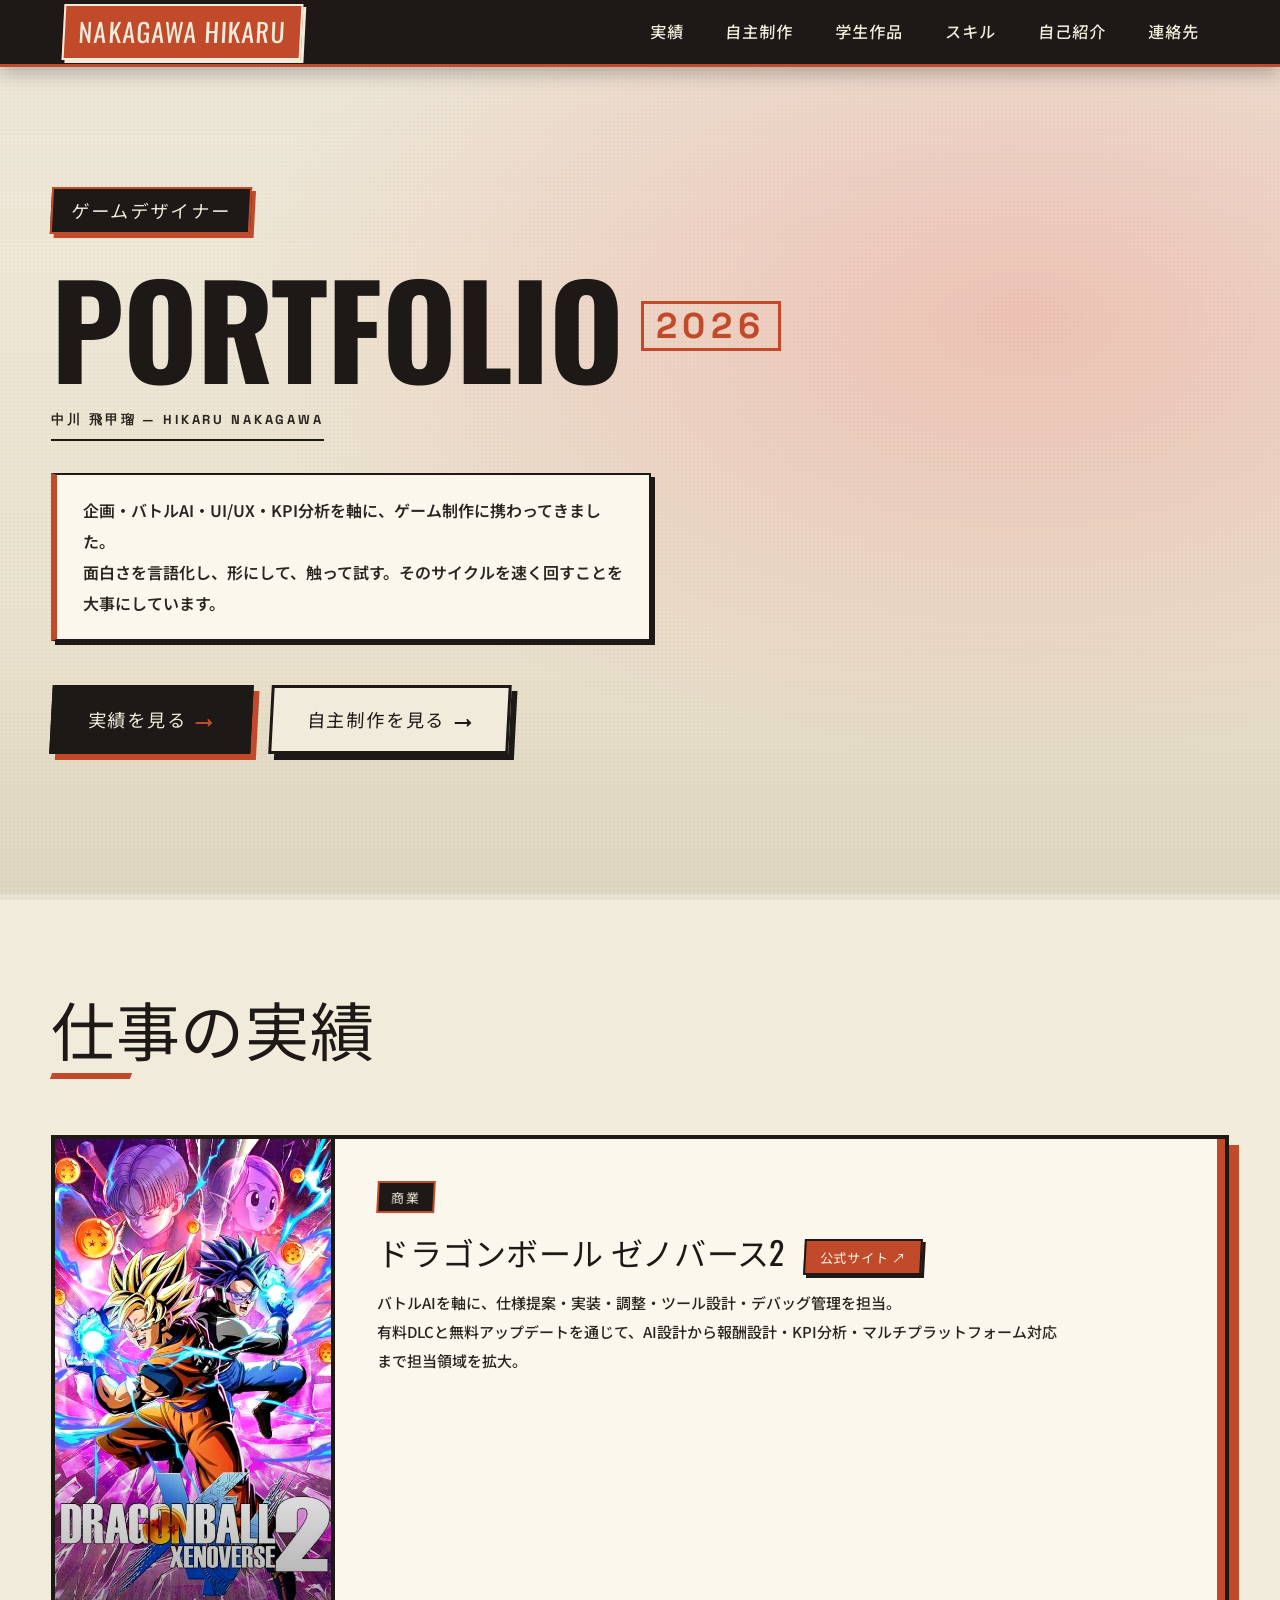
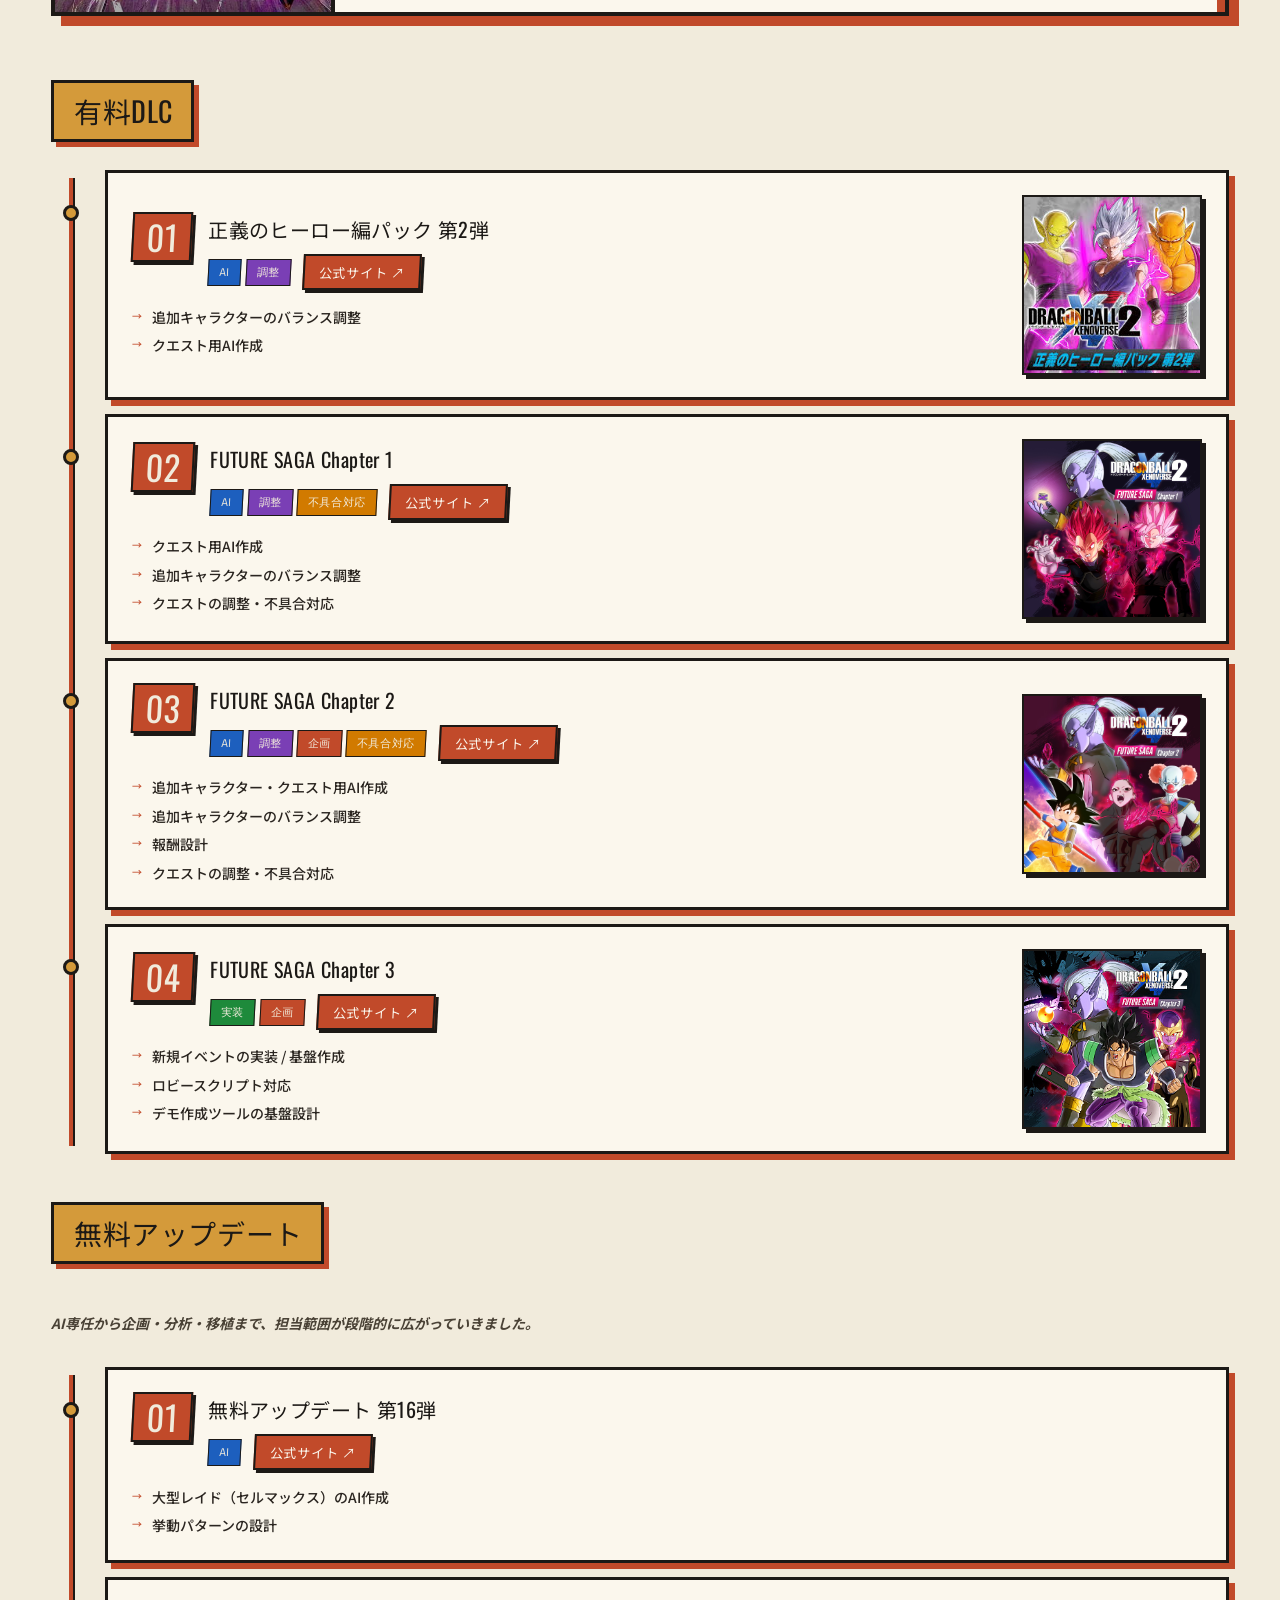
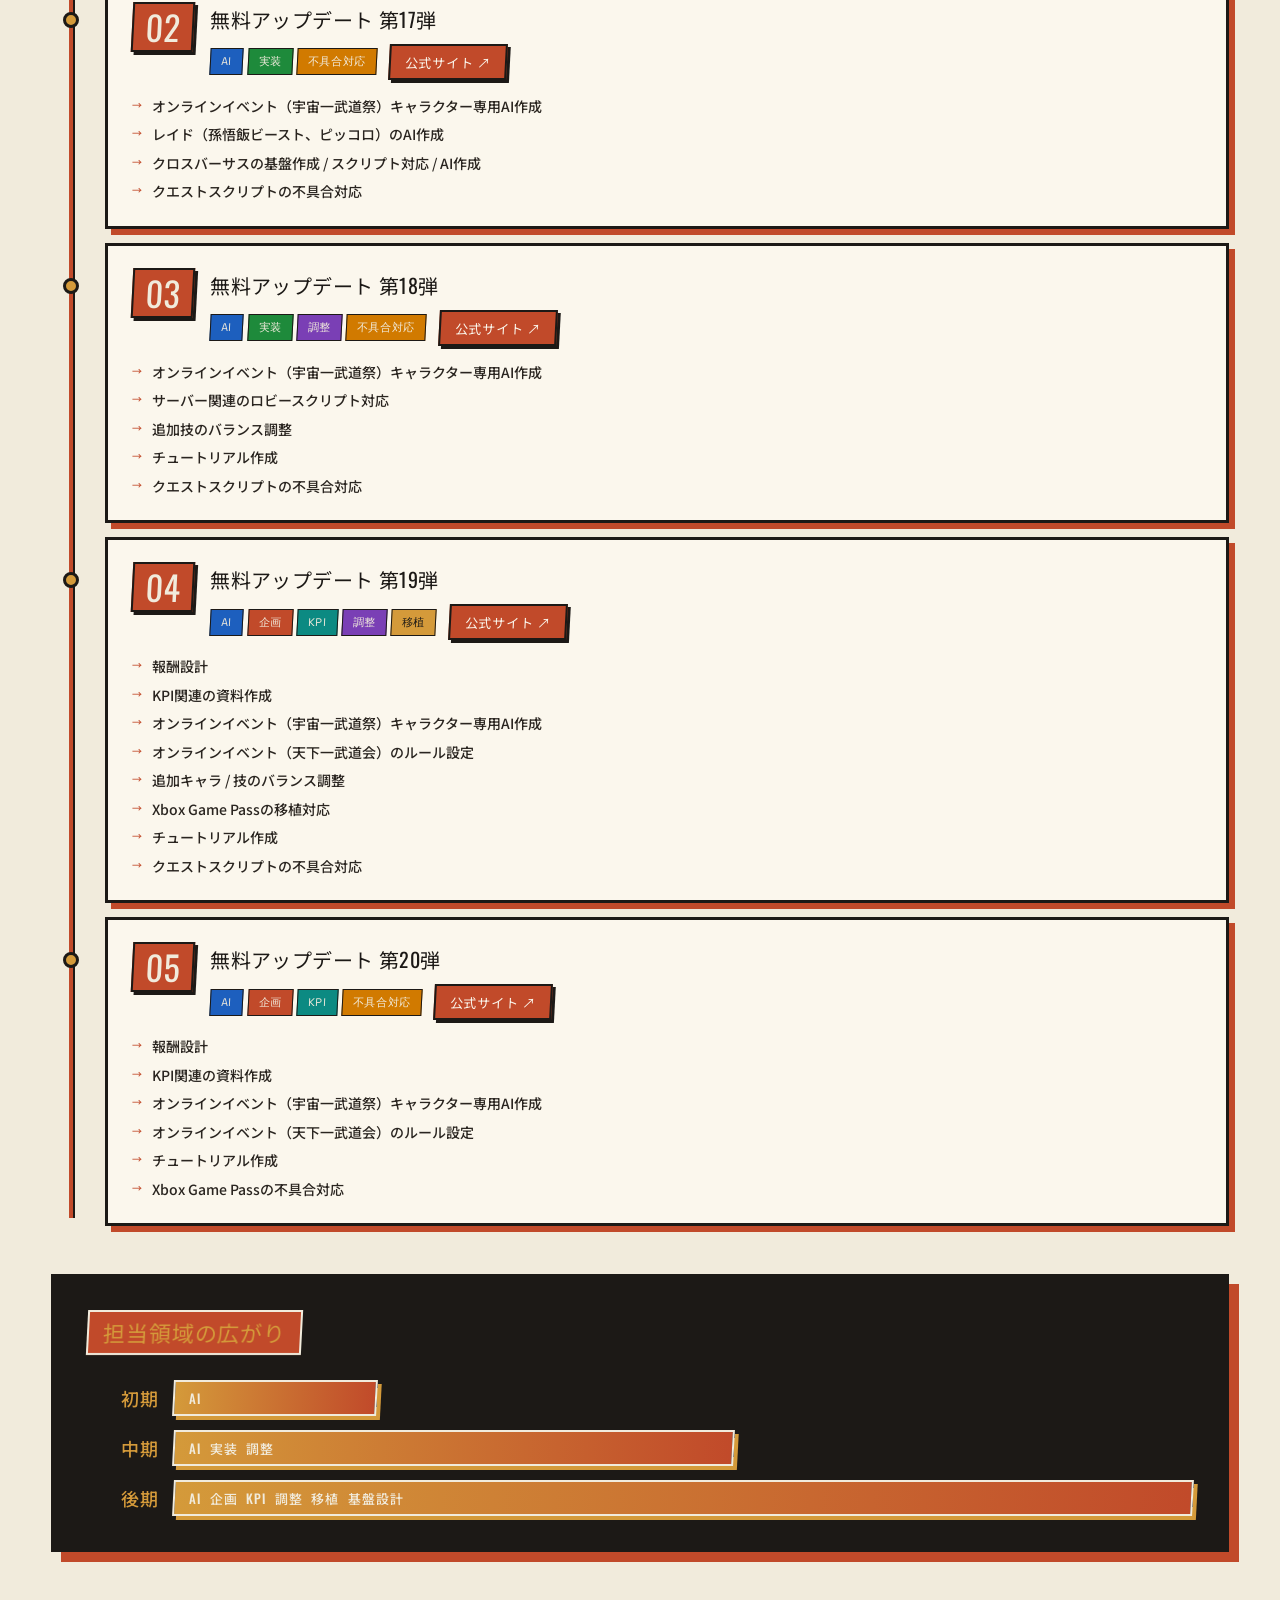
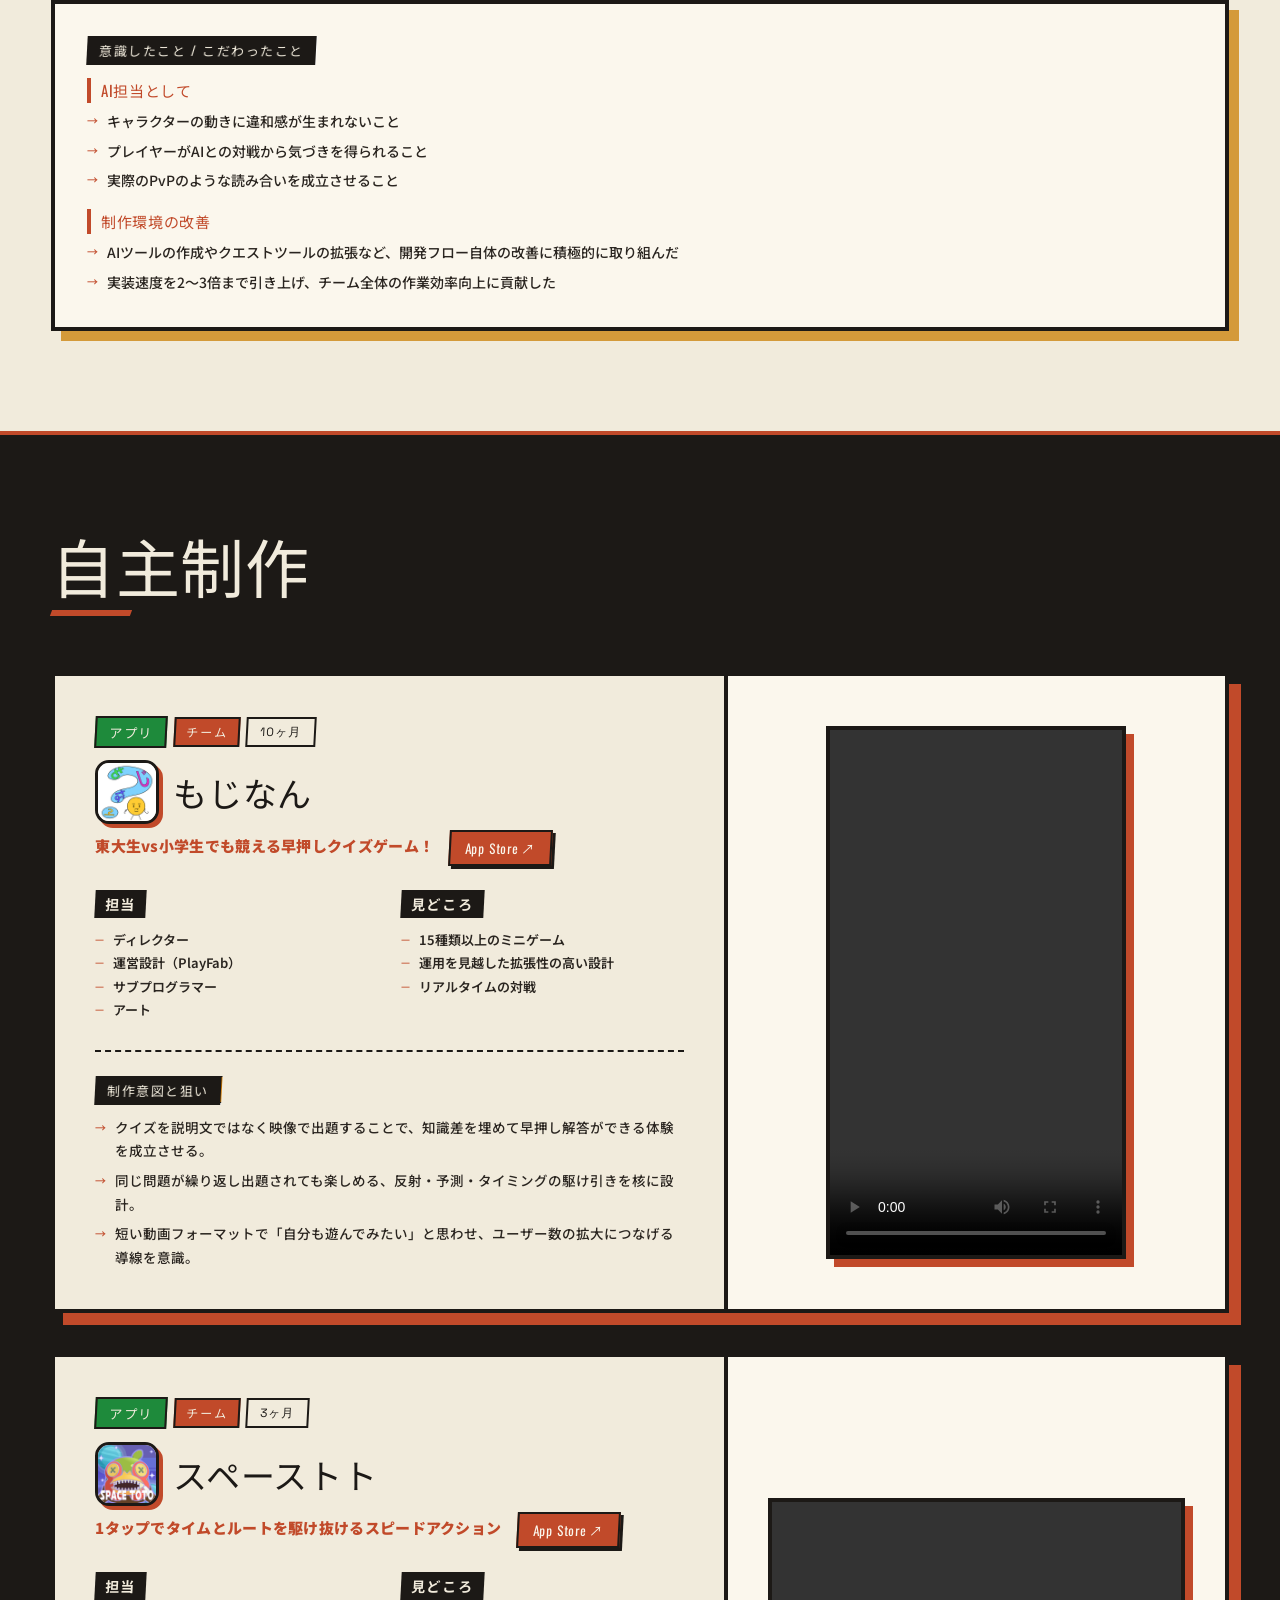
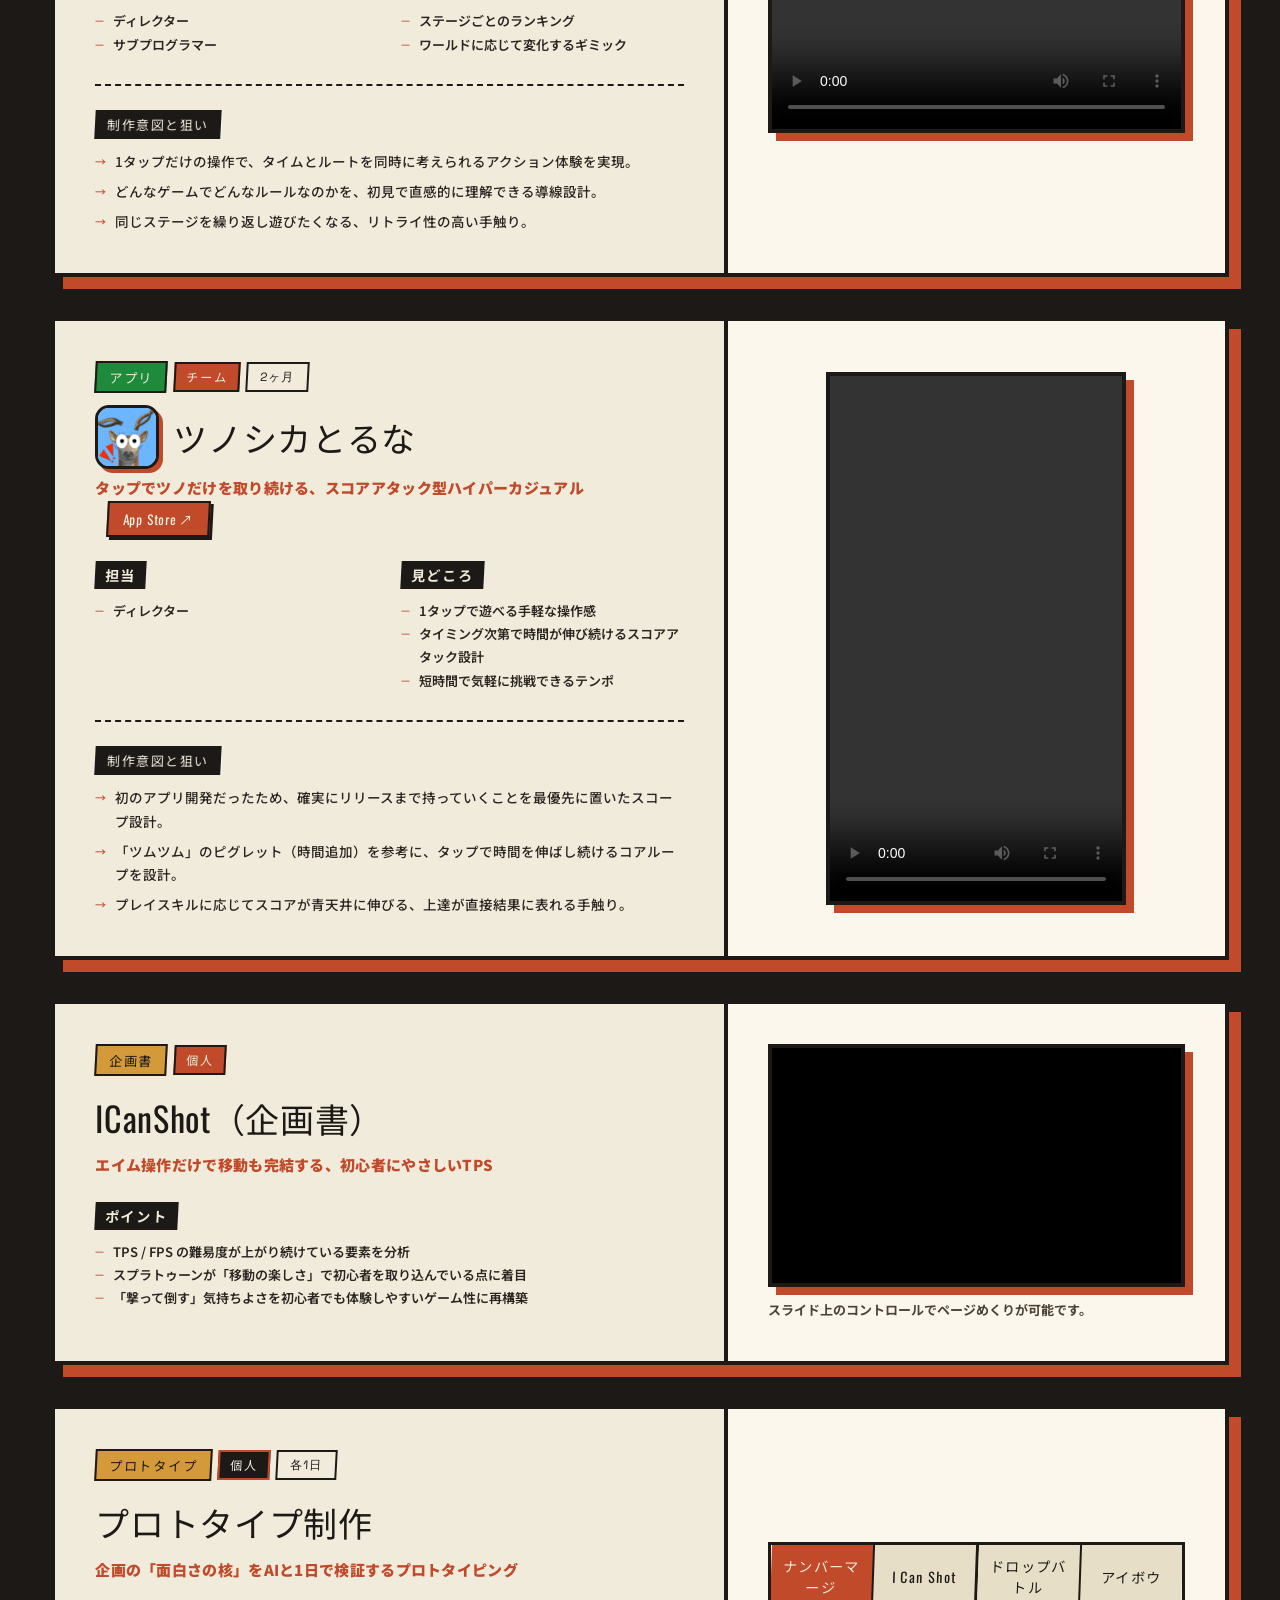
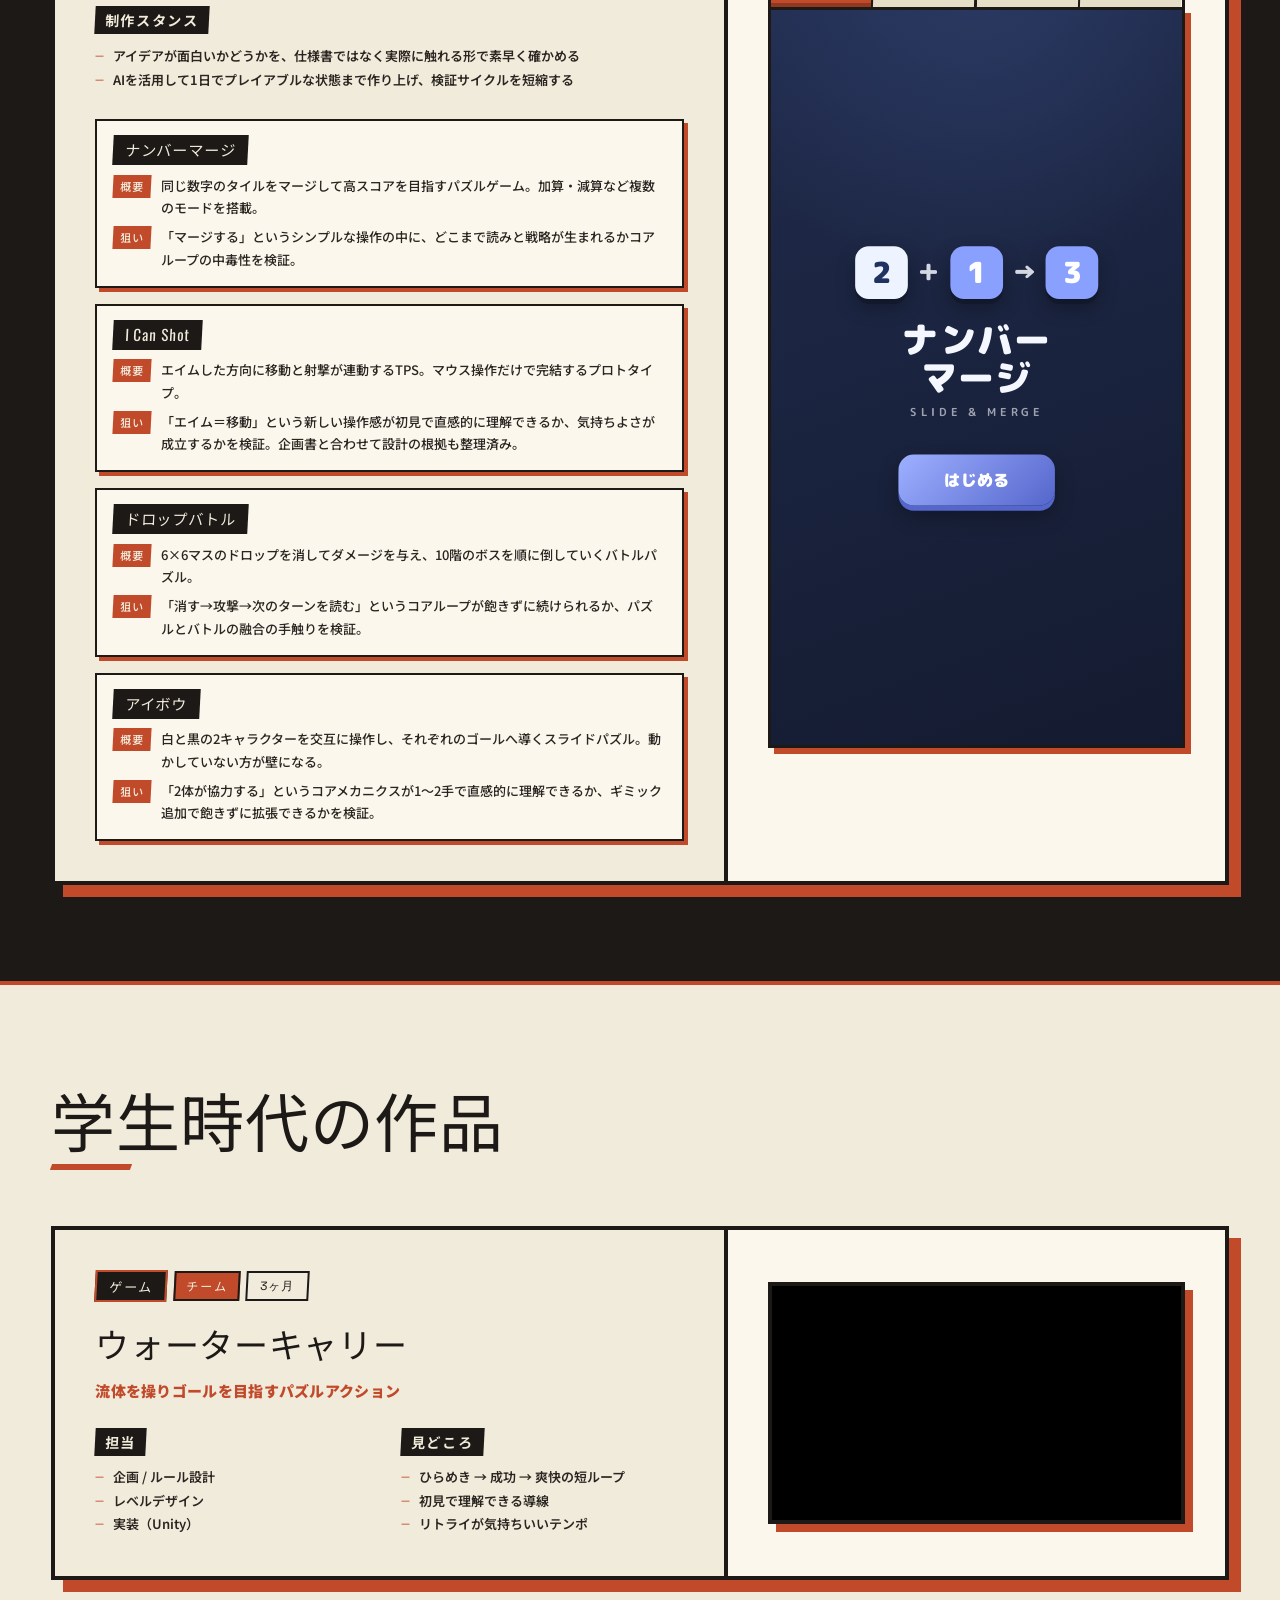
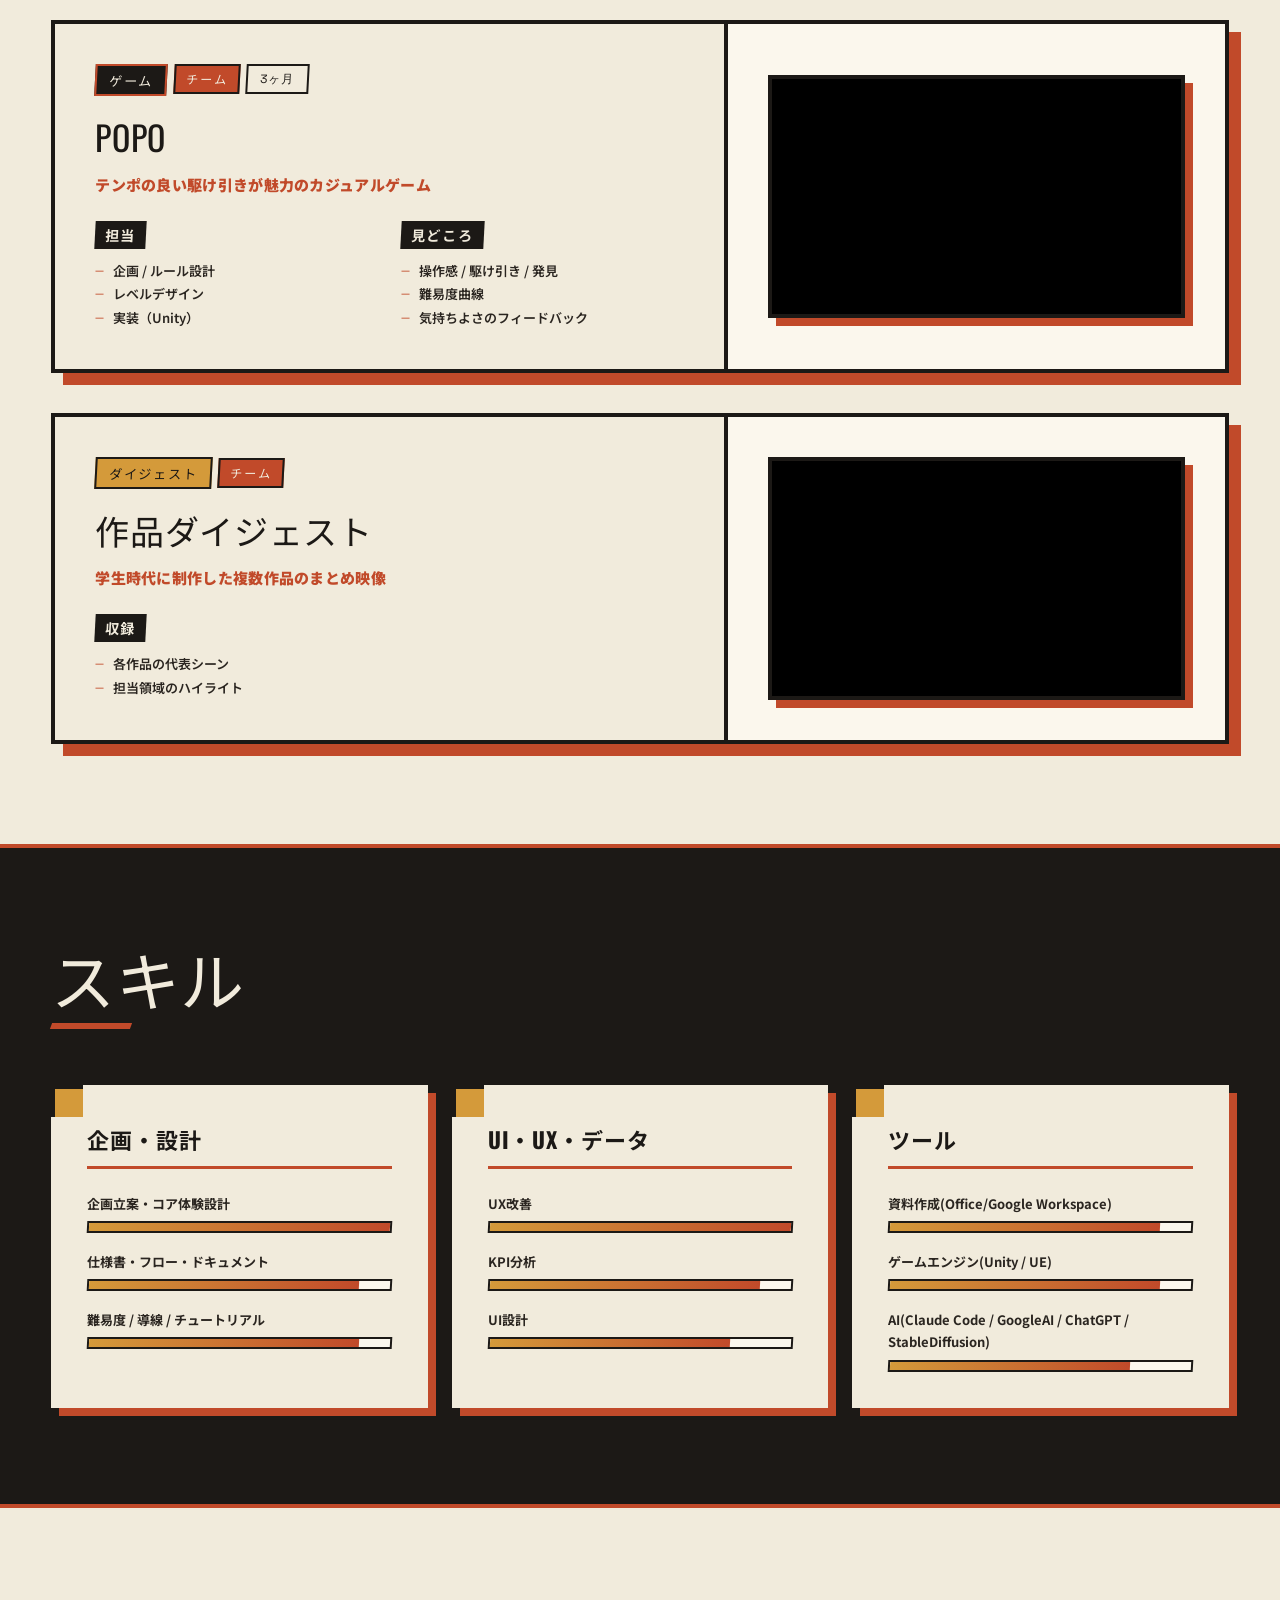
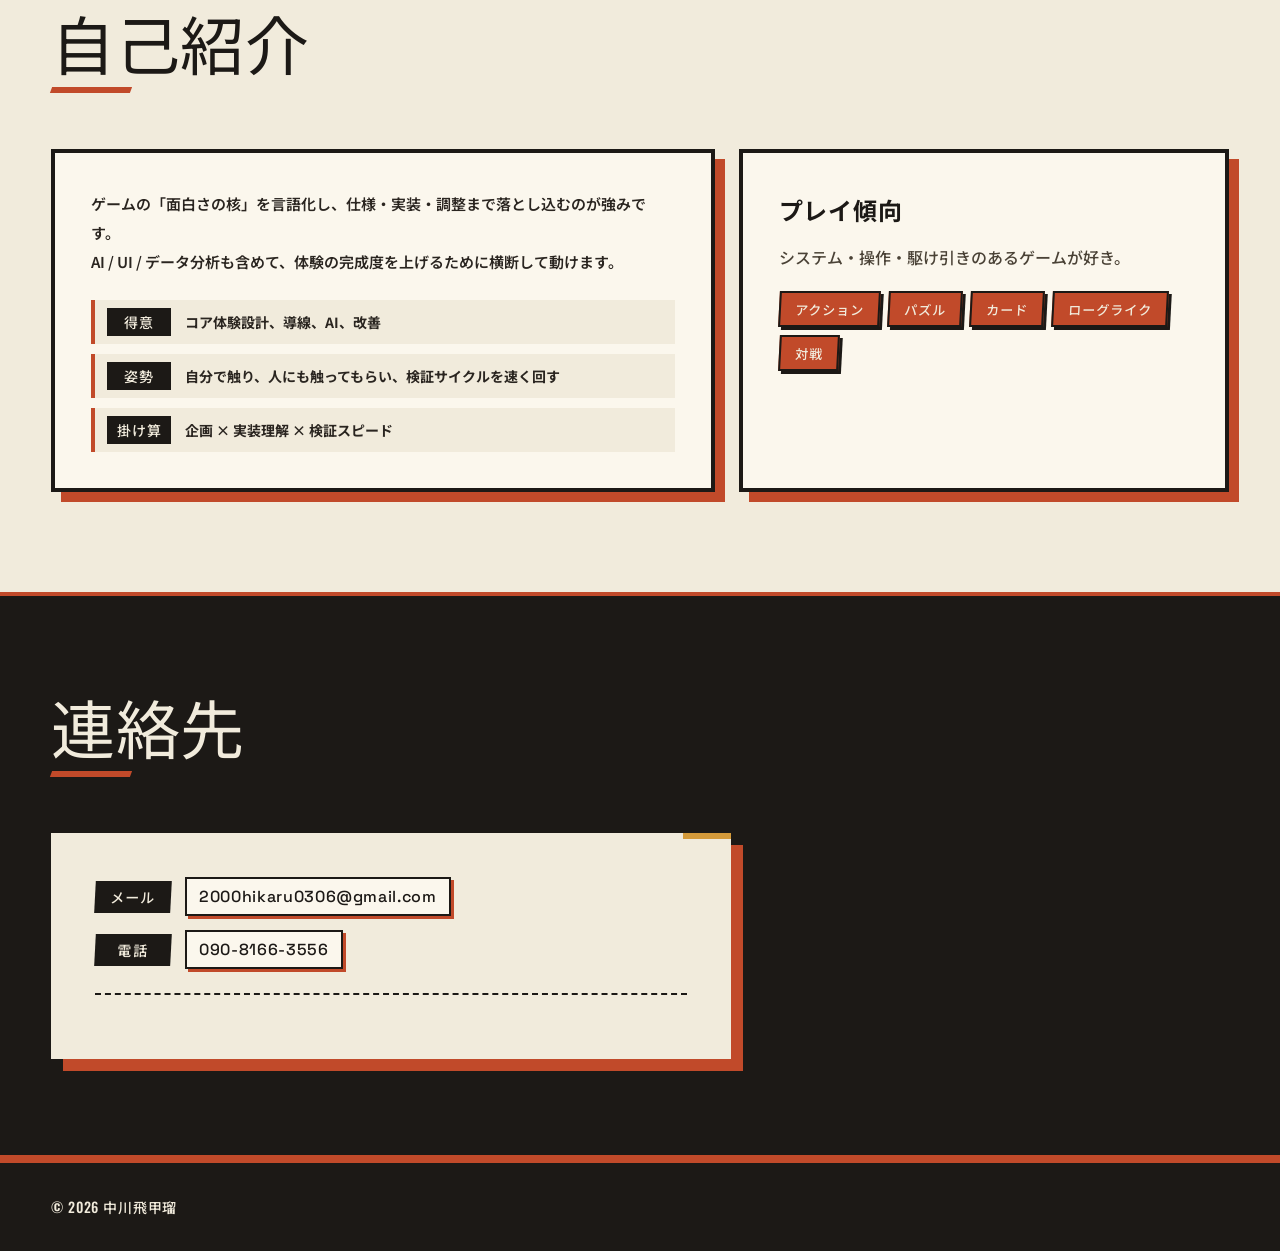
==== commit 2626406c: "chore: optimize icons and remove unused xv2 modal code Compress project icons (256x256, ~80% smaller" ====
--- a/index.html
+++ b/index.html
@@ -71,24 +71,6 @@
     </div>
   </footer>
 
-  <!-- Modal -->
-  <div class="modal" id="modal" aria-hidden="true">
-    <div class="modal__bg" data-close></div>
-    <div class="modal__box">
-      <div class="modal__header">
-        <div>
-          <div class="tag" id="mTag"></div>
-          <h3 id="mTitle"></h3>
-        </div>
-        <button class="modal__close" data-close aria-label="閉じる">&times;</button>
-      </div>
-      <div class="modal__body" id="mBody"></div>
-      <div class="modal__footer">
-        <span class="secondary">Esc で閉じる</span>
-      </div>
-    </div>
-  </div>
-
   <script src="data.js"></script>
   <script src="script.js"></script>
 </body>
--- a/styles.css
+++ b/styles.css
@@ -1458,82 +1458,6 @@
 }
 .footer .secondary { color: var(--p-cream); }
 
-/* ============ MODAL ============ */
-.modal {
-  position: fixed; inset: 0;
-  display: none; z-index: 200;
-}
-.modal[aria-hidden="false"] { display: flex; align-items: center; justify-content: center; }
-.modal__bg {
-  position: absolute; inset: 0;
-  background: rgba(10,10,10,.75);
-}
-.modal__box {
-  position: relative;
-  width: min(680px, 92vw);
-  background: var(--p-white);
-  border: 4px solid var(--p-black);
-  overflow: hidden;
-  box-shadow: 16px 16px 0 var(--p-red);
-}
-.modal__header {
-  display: flex; justify-content: space-between; align-items: flex-start;
-  padding: 28px 28px 0;
-}
-.modal__header h3 {
-  font-family: var(--display);
-  font-size: 26px;
-  letter-spacing: 0.02em;
-  margin-top: 4px;
-}
-.modal__close {
-  width: 36px; height: 36px;
-  background: var(--p-red);
-  color: var(--p-cream);
-  border: 2px solid var(--p-black);
-  font-size: 18px;
-  cursor: pointer;
-  display: grid; place-items: center;
-  box-shadow: 3px 3px 0 var(--p-black);
-  transition: transform .15s;
-}
-.modal__close:hover { transform: translate(-2px,-2px); box-shadow: 5px 5px 0 var(--p-black); }
-.modal__body {
-  padding: 20px 28px;
-  color: var(--p-ink);
-  line-height: 1.95;
-  font-size: 14px;
-  font-weight: 500;
-}
-.modal__body b { color: var(--p-red); font-weight: 900; }
-.modal__body h4 {
-  color: var(--p-cream);
-  background: var(--p-black);
-  display: inline-block;
-  padding: 2px 10px;
-  font-family: var(--display);
-  font-size: 15px;
-  margin: 16px 0 10px;
-  transform: skewX(-3deg);
-}
-.modal__body ul { padding-left: 20px; list-style: none; }
-.modal__body li {
-  margin-bottom: 6px;
-  padding-left: 16px;
-  position: relative;
-}
-.modal__body li::before {
-  content: "→";
-  position: absolute; left: 0;
-  color: var(--p-red);
-}
-.modal__footer {
-  padding: 18px 28px;
-  border-top: 3px dashed var(--p-black);
-  font-size: 12px;
-  font-weight: 700;
-}
-
 /* ============ SCROLL ANIMATIONS ============ */
 
 /* Base fade-in: skewed slide-in */
@@ -1648,22 +1572,6 @@
 html.js .is-in .tag-row span {
   opacity: 1;
   transform: scale(1) skewX(-3deg) rotate(0);
-}
-
-/* Modal entrance */
-.modal__bg {
-  opacity: 0;
-  transition: opacity .3s ease;
-}
-.modal__box {
-  opacity: 0;
-  transform: translateY(30px) rotate(-2deg) scale(.94);
-  transition: opacity .4s ease, transform .45s cubic-bezier(.34,1.56,.64,1);
-}
-.modal[aria-hidden="false"] .modal__bg { opacity: 1; }
-.modal[aria-hidden="false"] .modal__box {
-  opacity: 1;
-  transform: translateY(0) rotate(0) scale(1);
 }
 
 /* ============ START SPLASH ============ */
@@ -1962,10 +1870,13 @@
 }
 .proto-frame {
   position: absolute;
-  inset: 0;
-  width: 100%;
-  height: 100%;
+  top: 0;
+  left: 0;
+  width: calc(100% / 0.85);
+  height: calc(100% / 0.85);
   border: none;
+  transform: scale(0.85);
+  transform-origin: top left;
   display: none;
 }
 .proto-frame.is-active { display: block; }
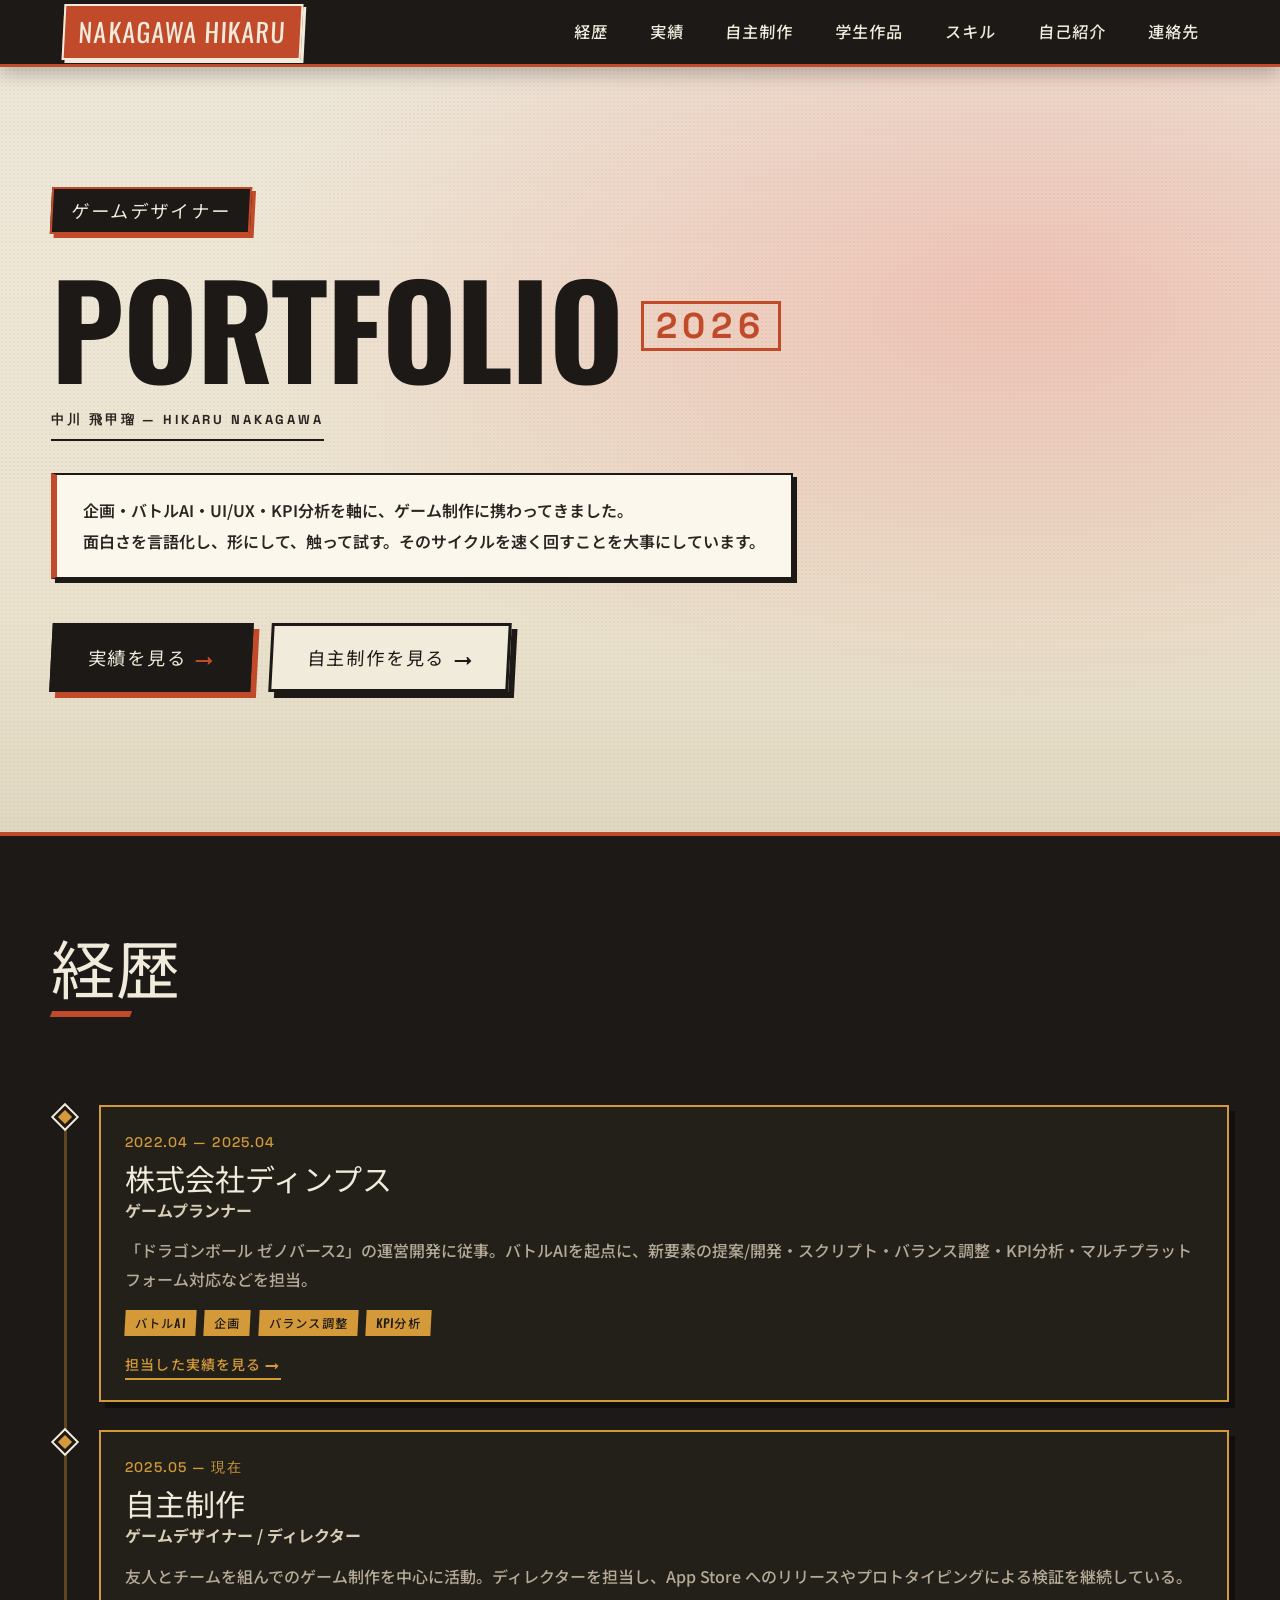
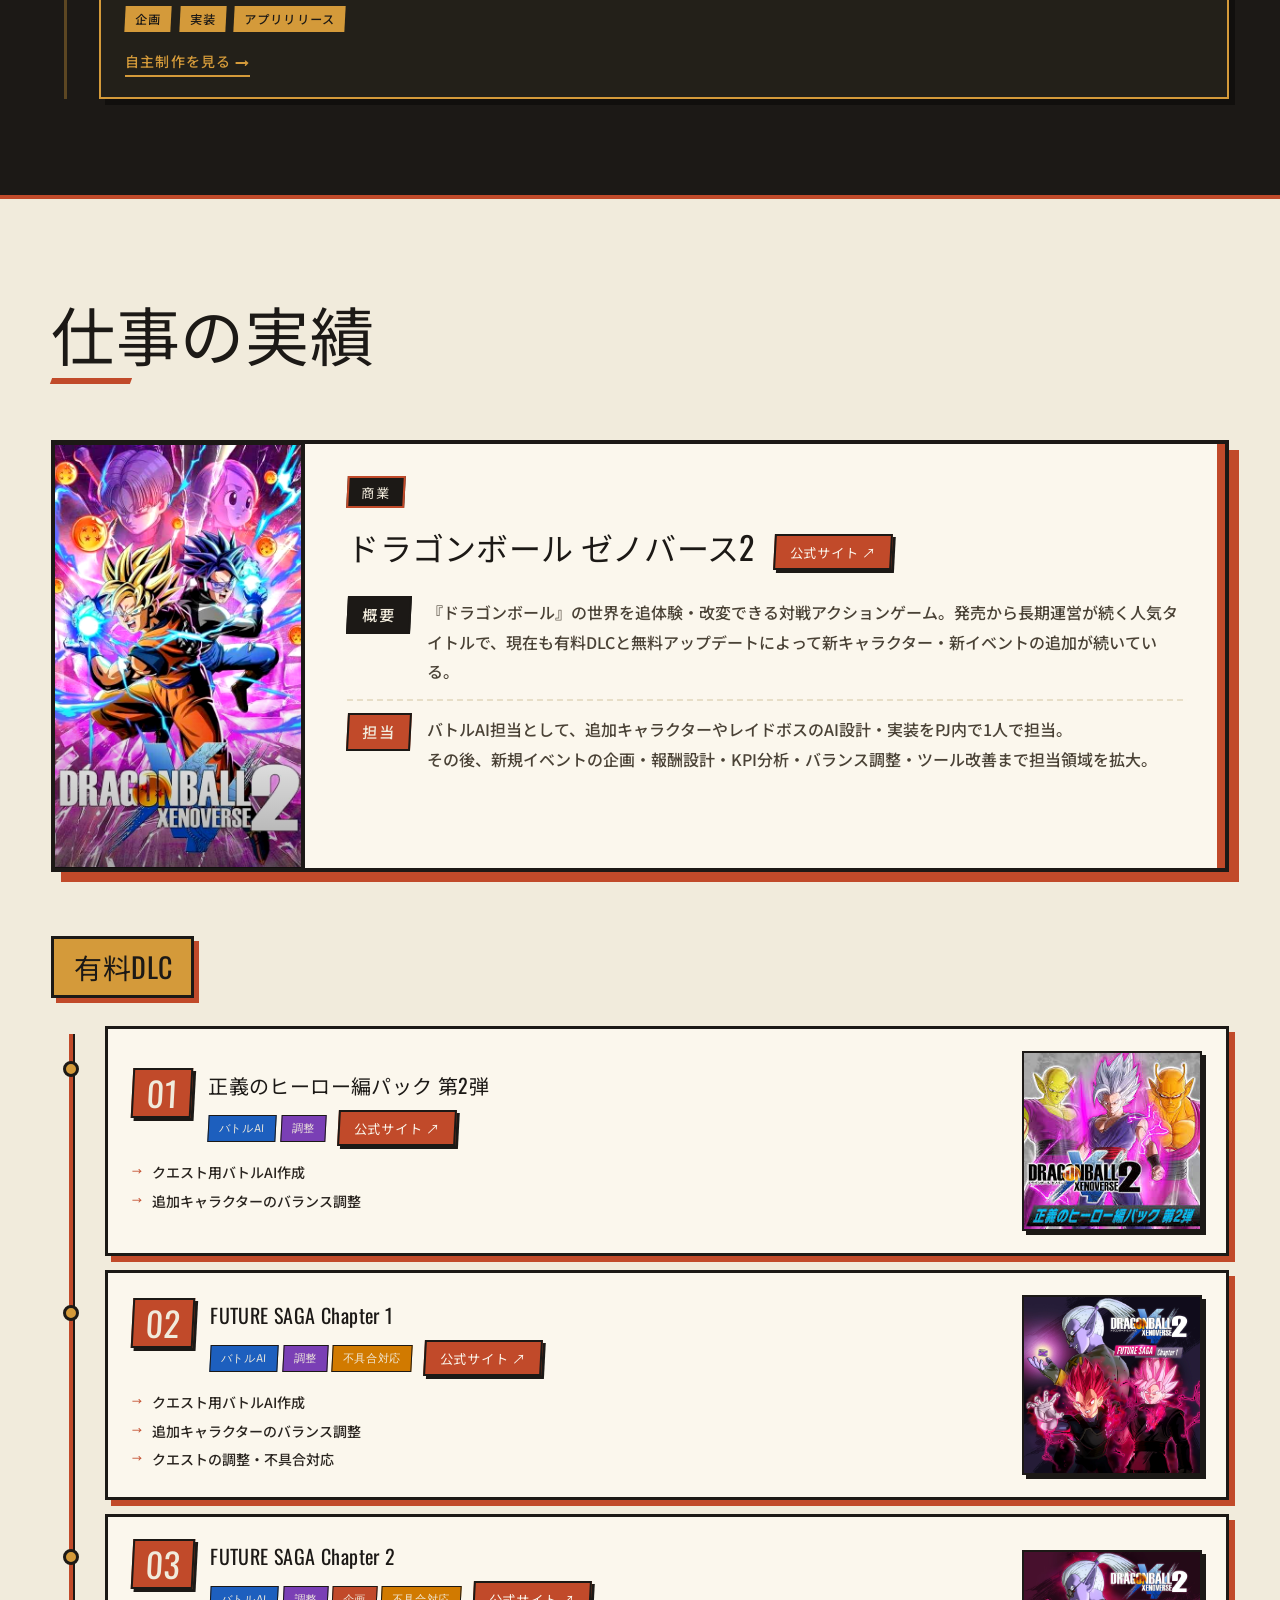
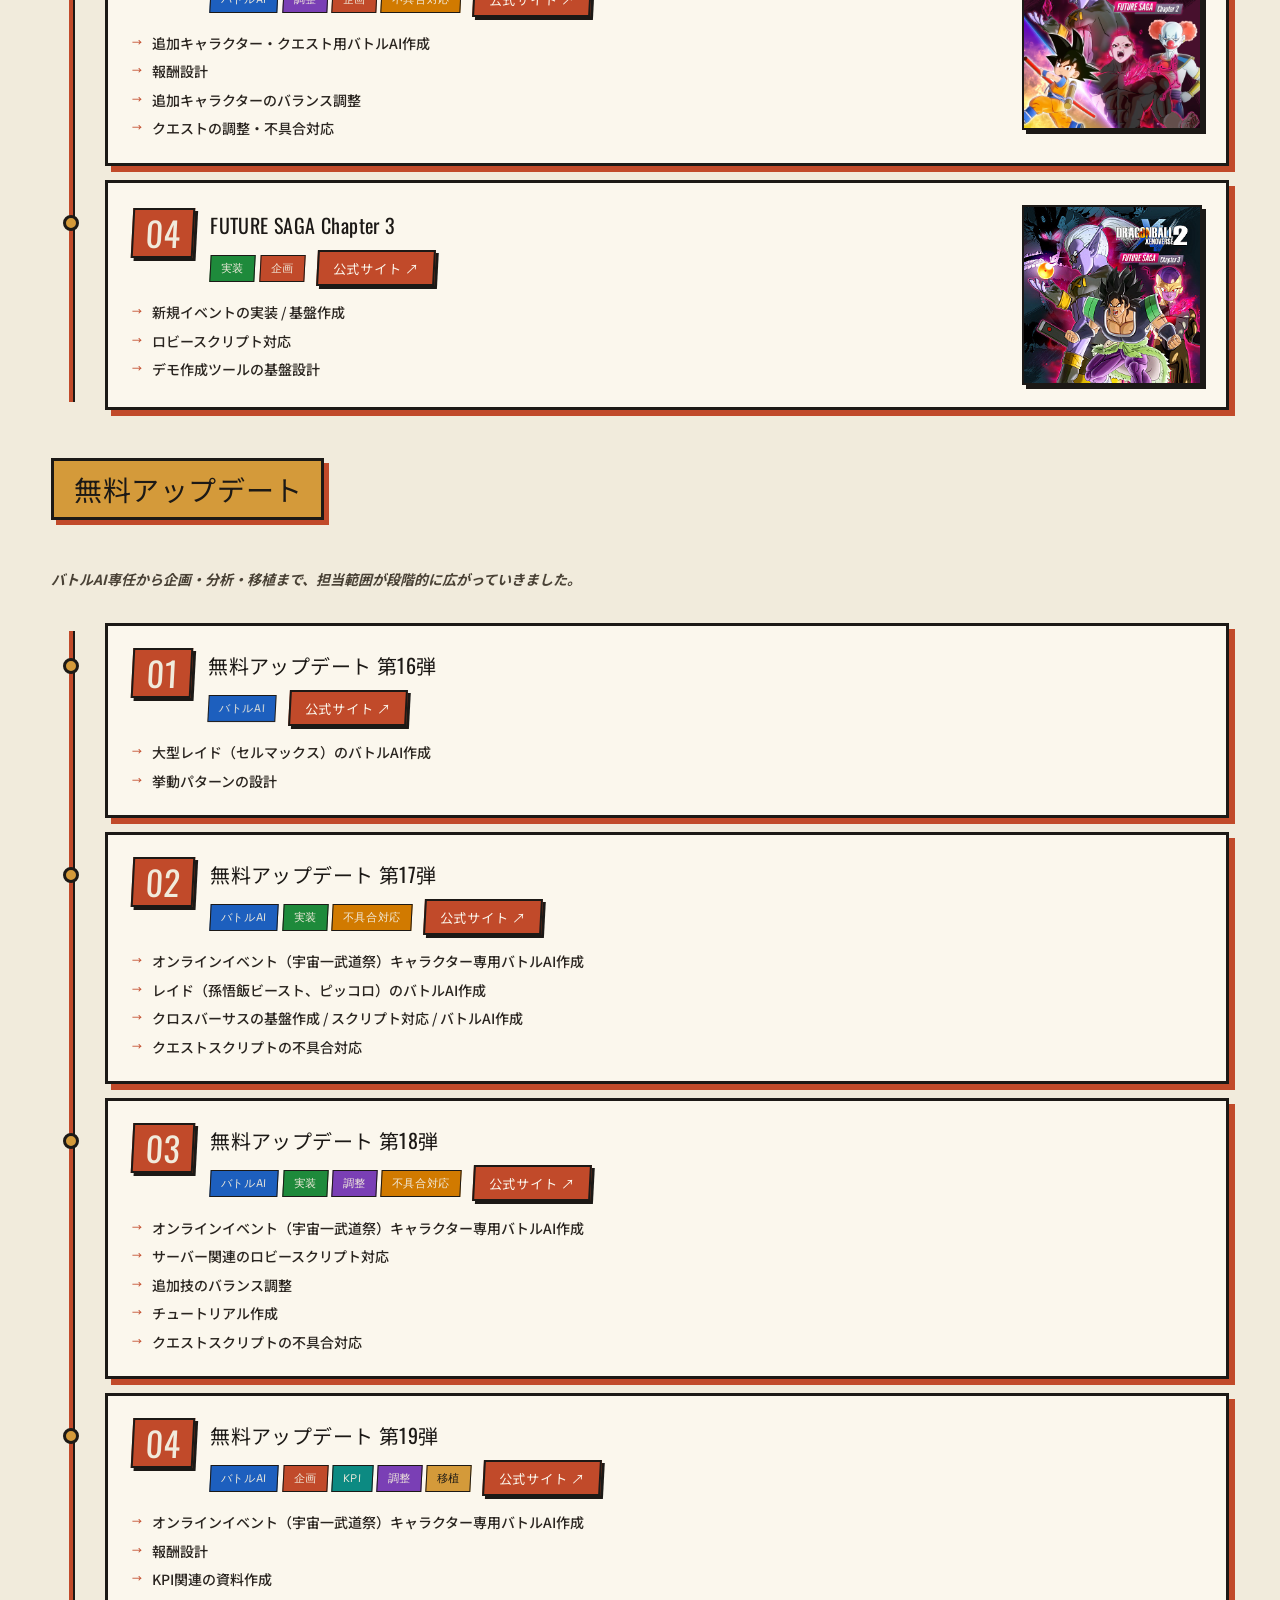
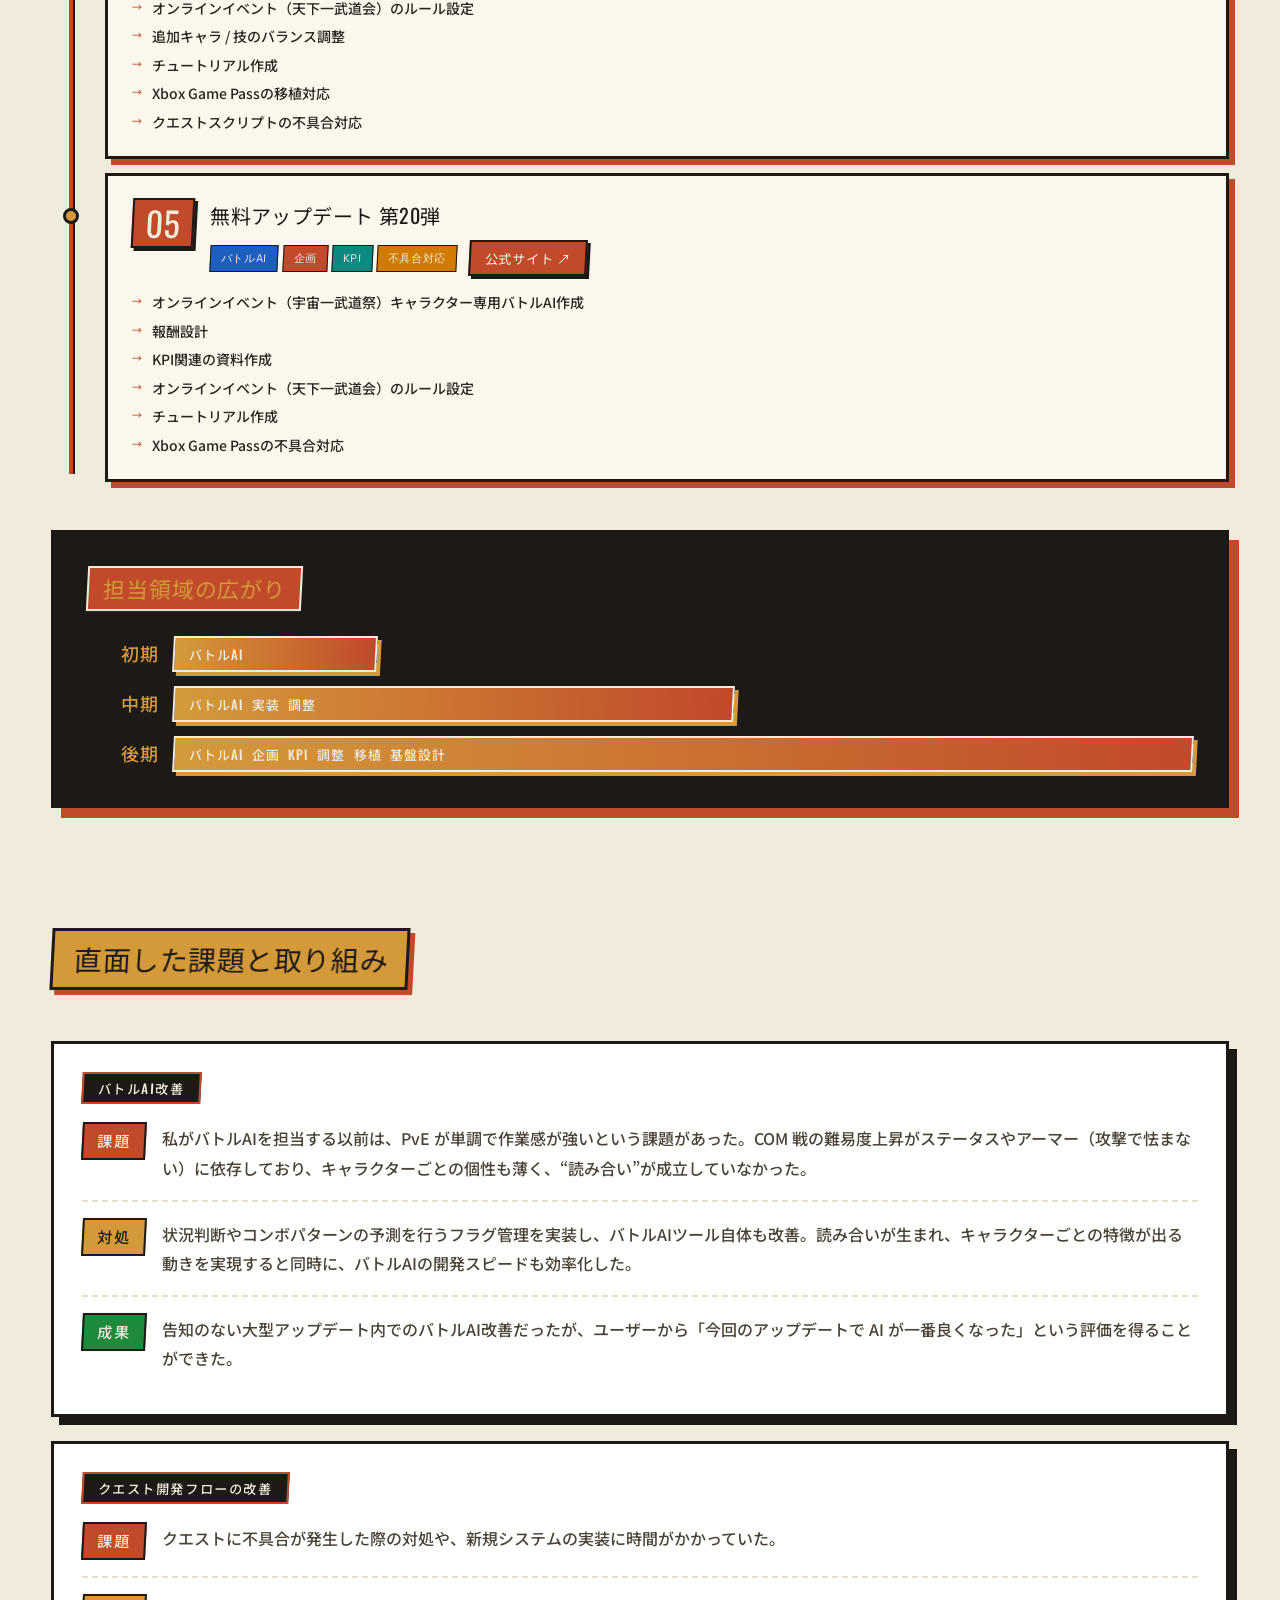
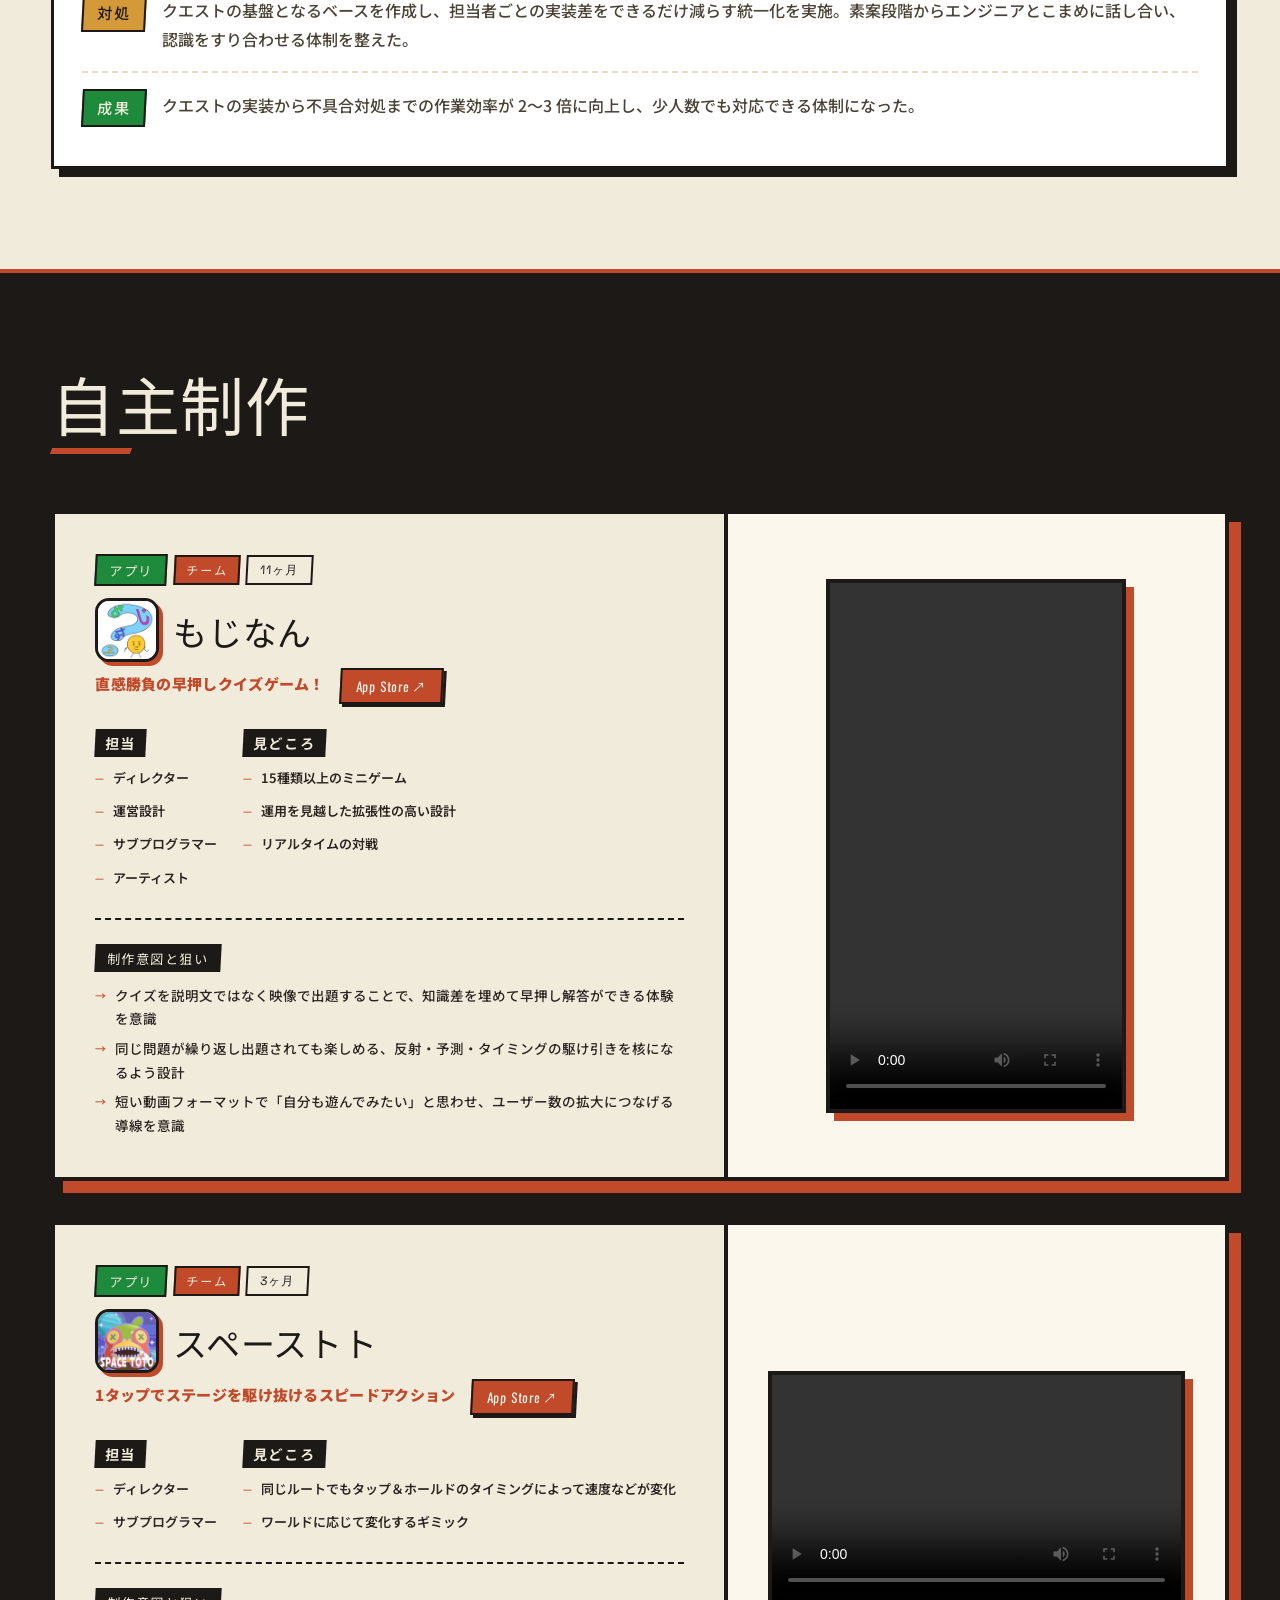
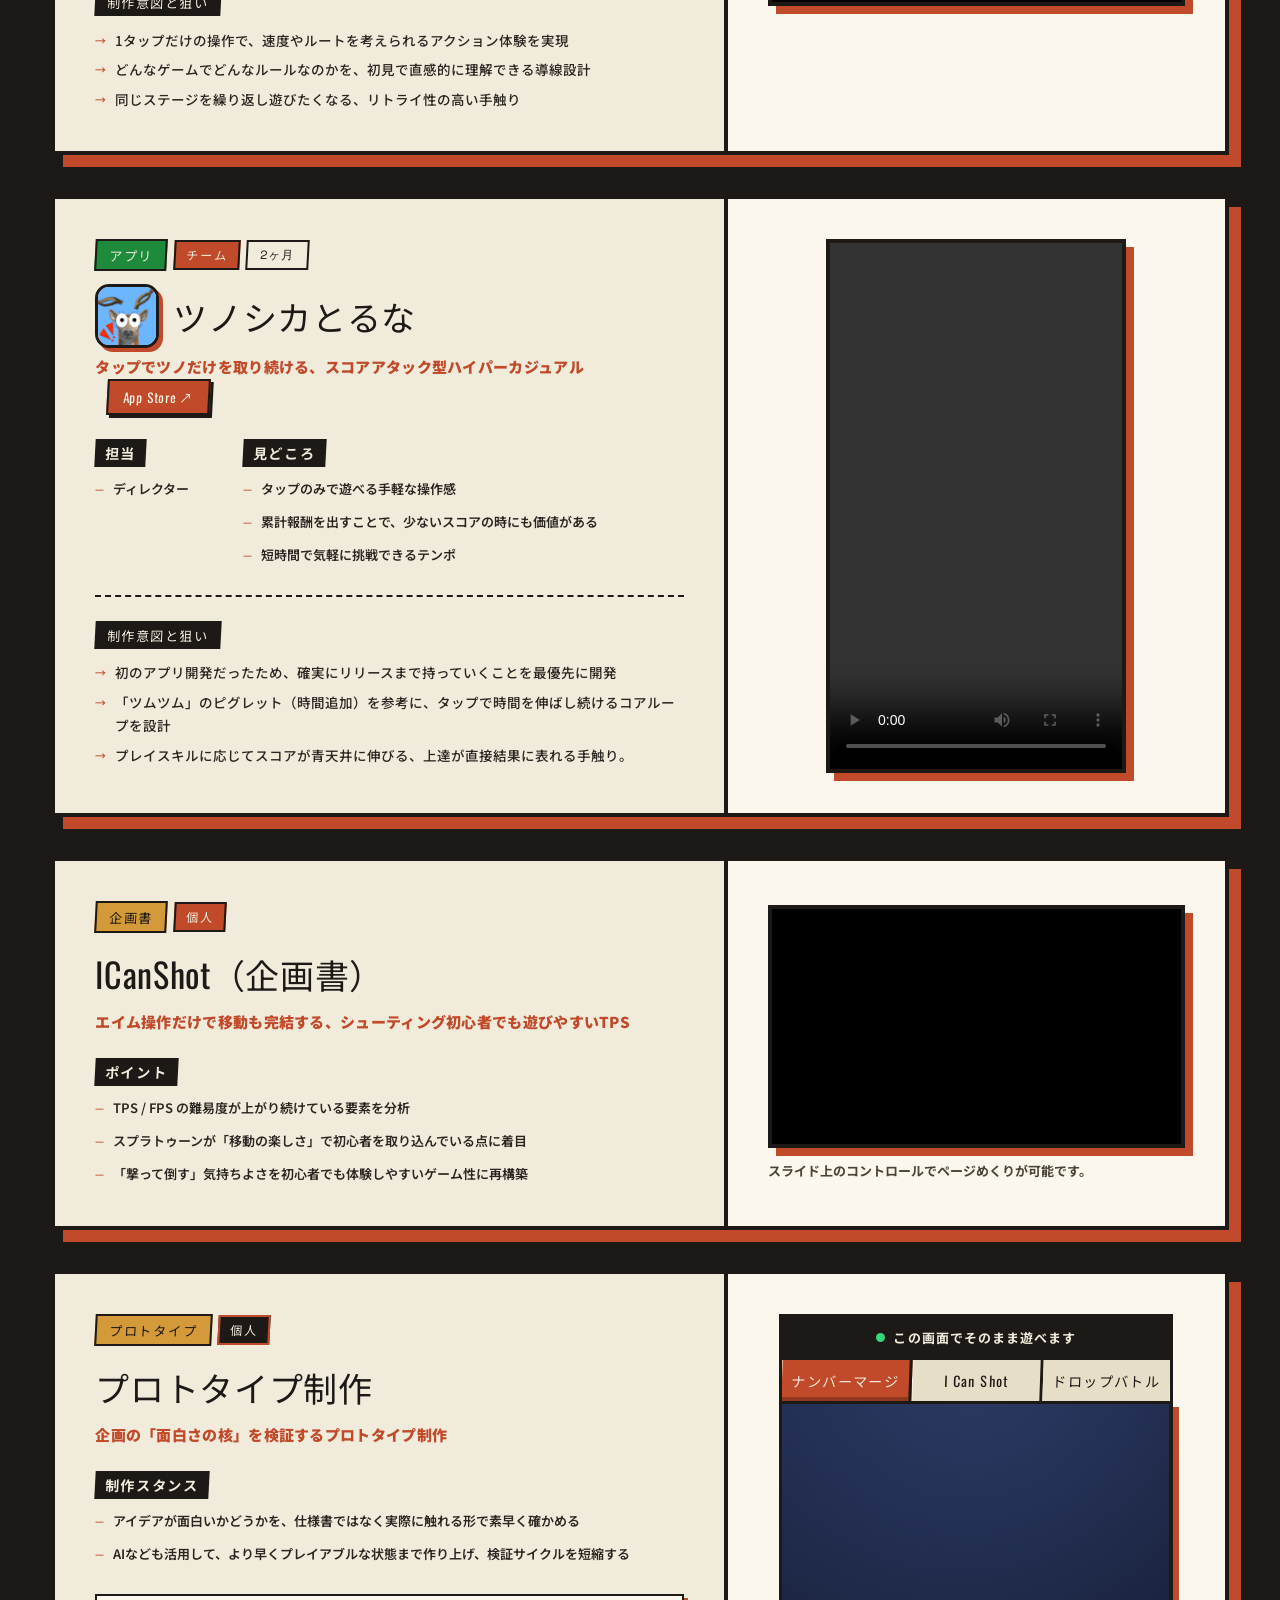
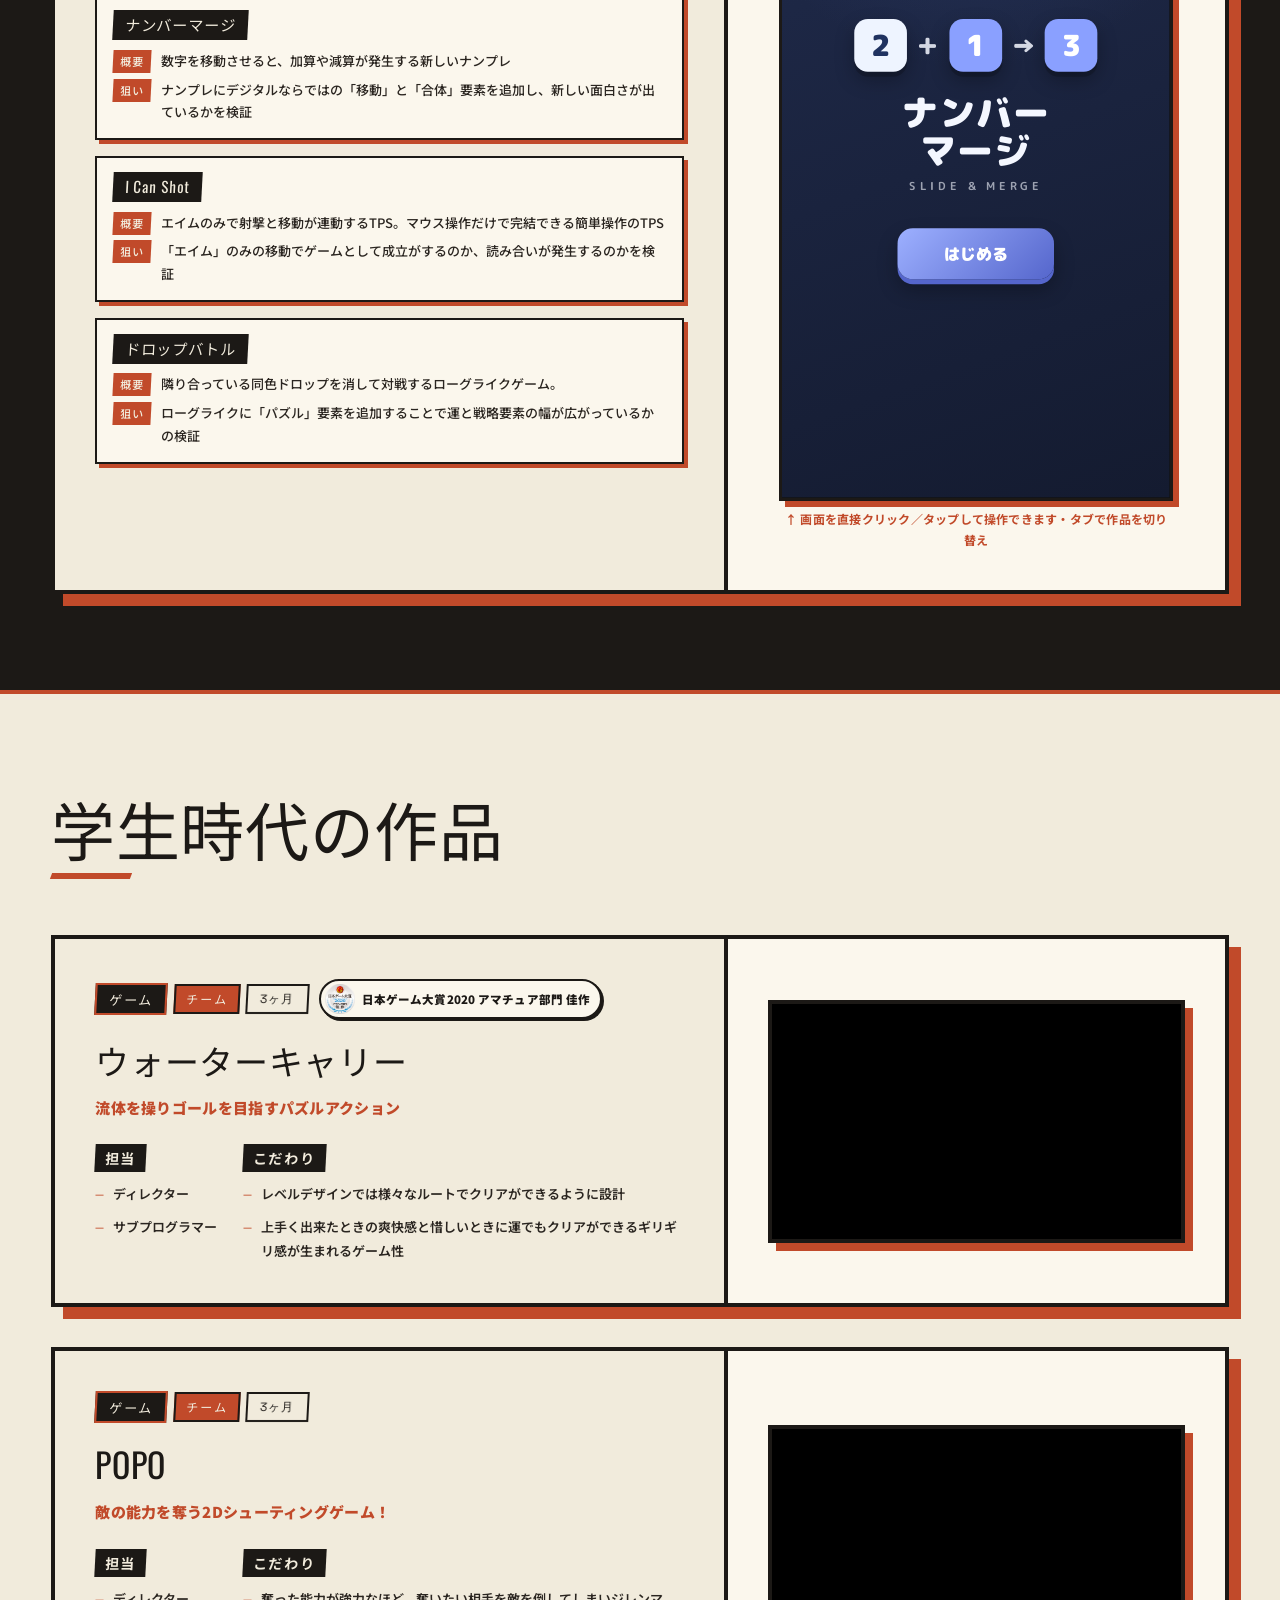
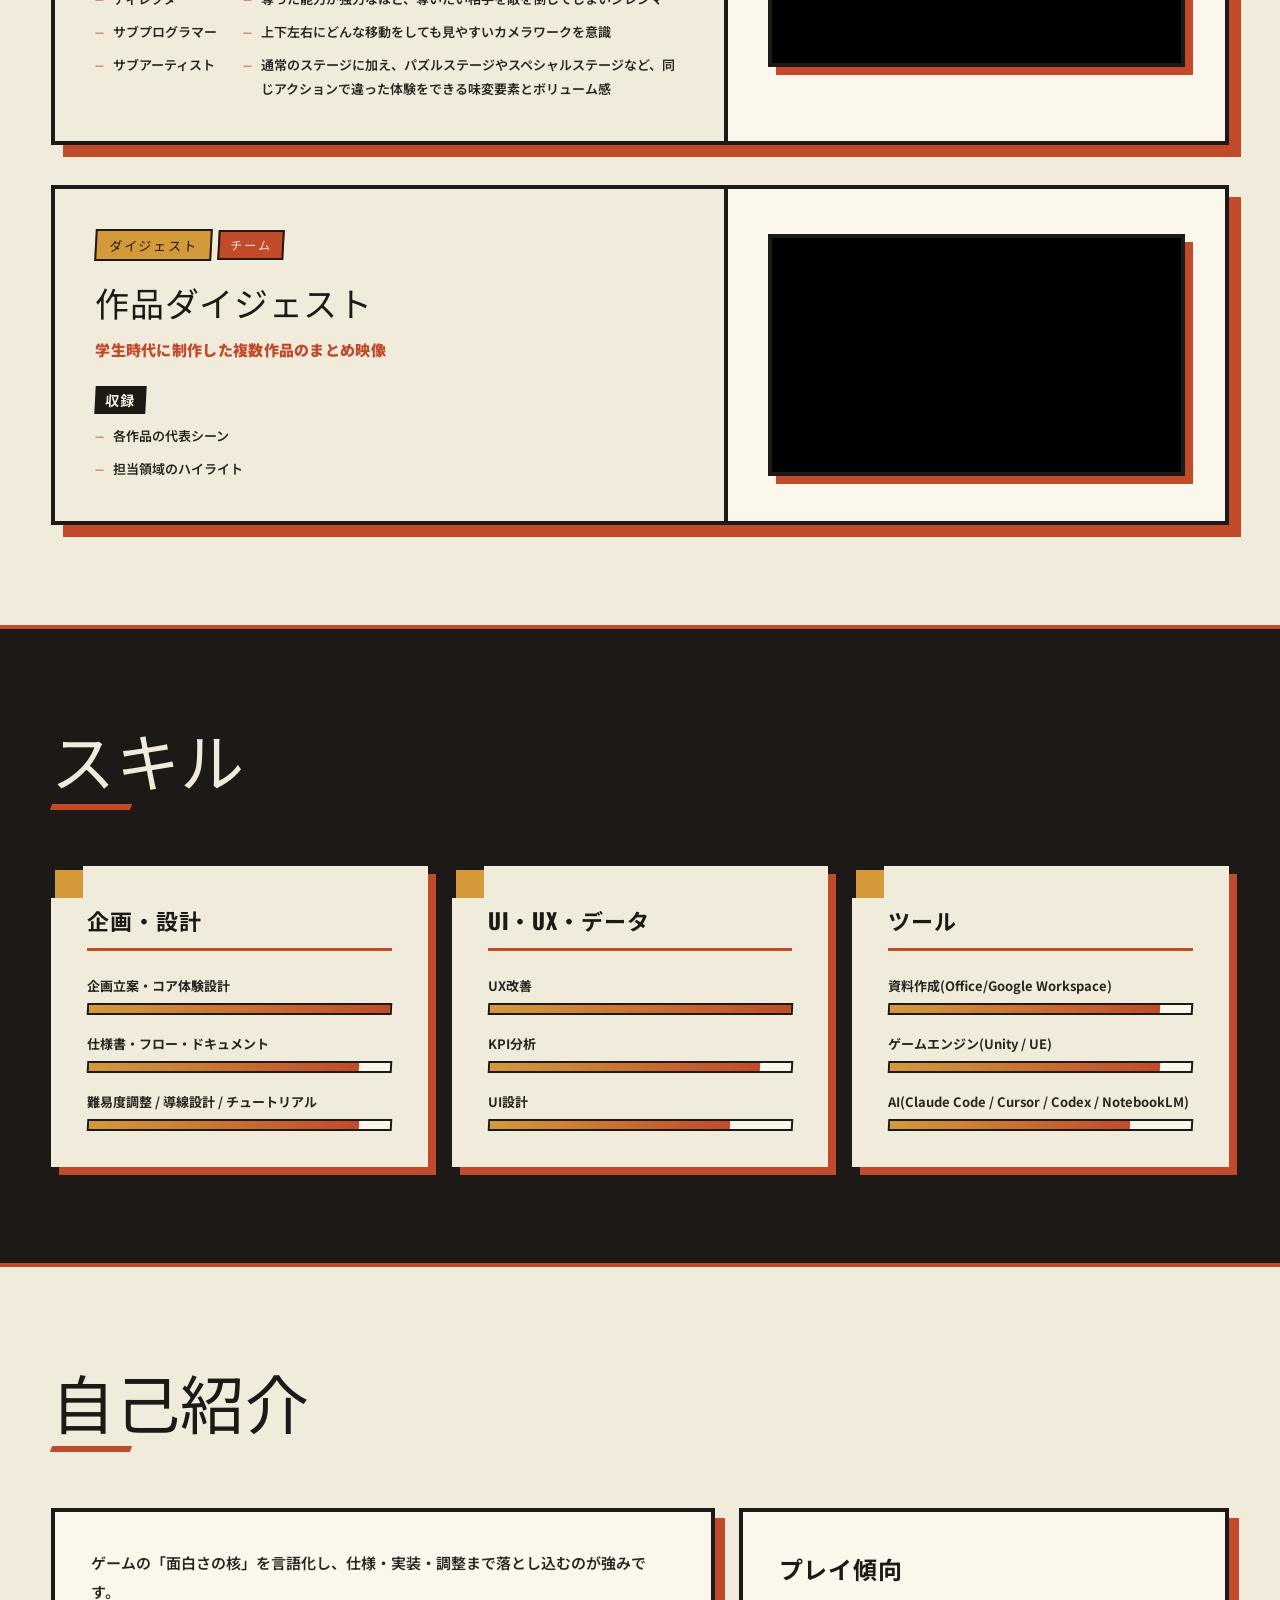
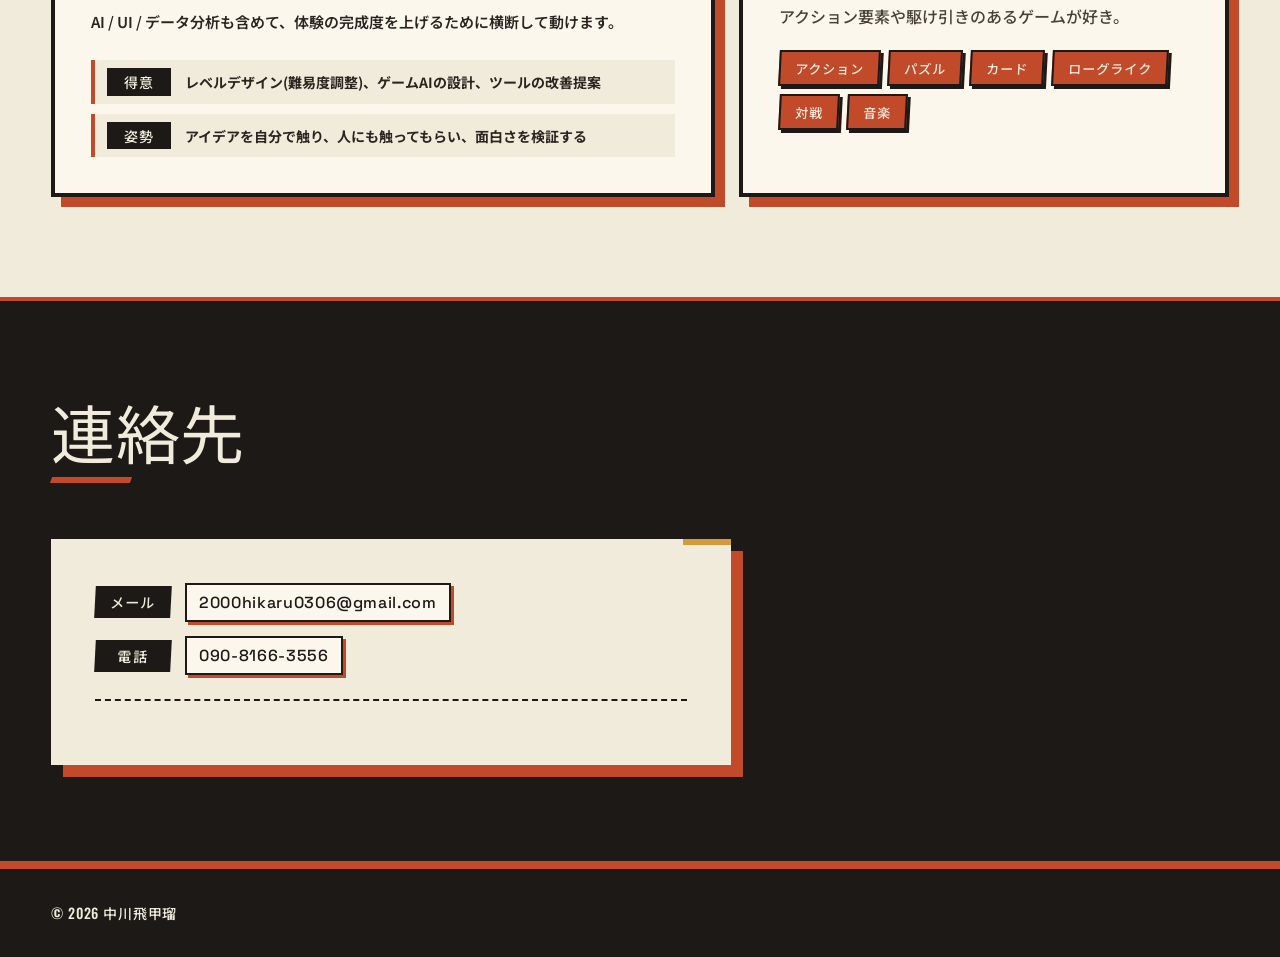
==== commit fe6266e2: "feat: プロト画面の縦長画面対応・もじなん動画差し替え・各種更新 - プロトタブのゲーム画面が縦長ウィンドウで巨大化する問題を修正（1画面内に収まるよう幅を制限） - もじなん.mp4 を新バージ" ====
--- a/index.html
+++ b/index.html
@@ -6,6 +6,8 @@
   <title>Hikaru Nakagawa | Portfolio</title>
   <meta name="description" content="ゲームプランナー / ゲームデザイナー ポートフォリオ" />
   <meta name="robots" content="noindex,nofollow" />
+  <link rel="preconnect" href="https://fonts.googleapis.com" />
+  <link rel="preconnect" href="https://fonts.gstatic.com" crossorigin />
   <link rel="stylesheet" href="styles.css" />
 </head>
 
@@ -33,6 +35,11 @@
     <div class="wrap hero__grid">
       <div class="hero__left" id="hero"></div>
     </div>
+  </section>
+
+  <!-- 経歴 -->
+  <section class="sect sect--muted" id="career">
+    <div class="wrap" id="careerWrap"></div>
   </section>
 
   <!-- Works -->
--- a/styles.css
+++ b/styles.css
@@ -259,7 +259,7 @@
   font-weight: 600;
   color: var(--p-ink);
   line-height: 1.95;
-  max-width: min(100%, 600px);
+  max-width: min(100%, 820px);
   width: max-content;
   margin: 0 0 44px;
   background: var(--p-white);
@@ -390,6 +390,105 @@
   transform: skewX(-20deg);
 }
 
+/* ============ CAREER / 経歴 ============ */
+.career {
+  margin-top: 32px;
+  display: flex;
+  flex-direction: column;
+  gap: 28px;
+}
+.cr-item {
+  display: grid;
+  grid-template-columns: 28px 1fr;
+  gap: 20px;
+}
+.cr-rail {
+  position: relative;
+  display: flex;
+  justify-content: center;
+}
+.cr-rail::before {
+  content: "";
+  position: absolute;
+  top: 6px; bottom: -34px;
+  width: 3px;
+  background: rgba(212,154,58,.35);
+}
+/* 最後の項目もバーをカード下端まで伸ばす（丸で止めない） */
+.cr-item:last-child .cr-rail::before { bottom: 0; }
+.cr-dot {
+  position: relative;
+  z-index: 1;
+  width: 16px; height: 16px;
+  margin-top: 4px;
+  background: var(--p-yellow);
+  border: 3px solid var(--p-black);
+  box-shadow: 0 0 0 2px var(--p-cream);
+  transform: rotate(45deg);
+}
+.cr-body {
+  background: #232019;
+  border: 2px solid var(--p-yellow);
+  box-shadow: 6px 6px 0 rgba(0,0,0,.4);
+  padding: 20px 24px;
+}
+.cr-period {
+  display: inline-block;
+  font-family: var(--mono);
+  font-size: 14px;
+  letter-spacing: 0.08em;
+  color: var(--p-yellow);
+  margin-bottom: 6px;
+}
+.cr-company {
+  font-family: var(--display);
+  font-size: clamp(22px, 3vw, 30px);
+  font-weight: 400;
+  line-height: 1.15;
+  color: var(--p-cream);
+}
+.cr-role {
+  font-weight: 700;
+  color: #d8cdb6;
+  margin-top: 2px;
+}
+.cr-summary {
+  color: #b5aa97;
+  margin-top: 12px;
+  line-height: 1.8;
+}
+.cr-tags {
+  display: flex;
+  flex-wrap: wrap;
+  gap: 8px;
+  margin-top: 16px;
+}
+.cr-tag {
+  font-family: var(--display);
+  font-size: 12px;
+  letter-spacing: 0.1em;
+  color: var(--p-black);
+  background: var(--p-yellow);
+  padding: 3px 10px;
+  transform: skewX(-3deg);
+}
+.cr-link {
+  display: inline-block;
+  margin-top: 16px;
+  font-family: var(--display);
+  font-size: 14px;
+  letter-spacing: 0.08em;
+  color: var(--p-yellow);
+  border-bottom: 2px solid var(--p-yellow);
+  padding-bottom: 2px;
+  transition: opacity .2s;
+}
+.cr-link:hover { opacity: .7; }
+@media (max-width: 560px) {
+  .cr-item { grid-template-columns: 20px 1fr; gap: 14px; }
+  .cr-body { padding: 16px 18px; }
+}
+
 /* ============ TAGS ============ */
 .tag {
   display: inline-block;
@@ -419,11 +518,13 @@
   border: 2px solid var(--p-black);
 }
 .tag-pair {
-  display: inline-flex;
+  display: flex;
+  flex-wrap: wrap;
   gap: 6px;
   align-items: center;
   margin-bottom: 12px;
 }
+.tag-pair .award-chip { margin-left: 4px; }
 .tag-pair .tag { margin-bottom: 0; }
 .tag--role {
   font-size: 12px;
@@ -450,7 +551,7 @@
 /* ============ FEATURE CARD (Works) ============ */
 .feature-card {
   display: grid;
-  grid-template-columns: clamp(120px, 26vw, 280px) 1fr;
+  grid-template-columns: clamp(120px, 24vw, 250px) 1fr;
   background: var(--p-white);
   border: 4px solid var(--p-black);
   box-shadow: 10px 10px 0 var(--p-red);
@@ -467,10 +568,6 @@
   z-index: 1;
   pointer-events: none;
 }
-.feature-card:hover {
-  transform: translate(-3px,-3px);
-  box-shadow: 14px 14px 0 var(--p-red);
-}
 .feature-card__visual {
   background: var(--p-black);
   display: flex; align-items: center; justify-content: center;
@@ -493,10 +590,16 @@
   align-self: center;
 }
 .feature-card__info {
-  padding: 42px;
+  padding: 32px 42px;
   position: relative;
   z-index: 2;
-}
+  display: flex;
+  flex-direction: column;
+  justify-content: center;
+  align-items: flex-start;
+}
+.feature-card__info > .feature-card__rows,
+.feature-card__info > .strengths { align-self: stretch; }
 .feature-card__title {
   font-family: var(--display);
   font-size: 32px;
@@ -655,10 +758,6 @@
   box-shadow: 6px 6px 0 var(--p-red);
   transition: transform .2s, box-shadow .2s;
 }
-.tl-item:hover {
-  transform: translate(-2px,-2px);
-  box-shadow: 9px 9px 0 var(--p-red);
-}
 .tl-item::before {
   content: "";
   position: absolute;
@@ -807,8 +906,70 @@
   object-fit: contain;
   transition: transform .35s ease;
 }
-.tl-item--has-image:hover .tl-image img {
-  transform: scale(1.04);
+
+/* ============ CHALLENGES / 課題→対処→成果 ============ */
+.challenges { margin-top: 56px; }
+.challenge-list {
+  display: flex;
+  flex-direction: column;
+  gap: 24px;
+  margin-top: 24px;
+}
+.challenge-card {
+  position: relative;
+  background: var(--surf);
+  border: 3px solid var(--p-black);
+  box-shadow: 8px 8px 0 var(--p-black);
+  padding: 28px 28px 24px;
+}
+.challenge-card__tag {
+  display: inline-block;
+  font-family: var(--display);
+  font-size: 13px;
+  letter-spacing: 0.12em;
+  color: var(--p-cream);
+  background: var(--p-black);
+  padding: 3px 14px;
+  margin-bottom: 18px;
+  transform: skewX(-3deg);
+  border: 2px solid var(--p-red);
+}
+.challenge-row {
+  display: grid;
+  grid-template-columns: 64px 1fr;
+  gap: 16px;
+  align-items: start;
+  padding: 16px 0;
+  border-top: 2px dashed var(--p-cream2);
+}
+.challenge-row:first-of-type { border-top: none; padding-top: 0; }
+.challenge-row__label {
+  font-family: var(--display);
+  font-size: 15px;
+  letter-spacing: 0.08em;
+  color: var(--p-cream);
+  text-align: center;
+  padding: 4px 0;
+  transform: skewX(-3deg);
+  border: 2px solid var(--p-black);
+}
+.challenge-row--problem .challenge-row__label { background: var(--p-red); }
+.challenge-row--action  .challenge-row__label { background: var(--p-yellow); color: var(--p-black); }
+.challenge-row--result  .challenge-row__label { background: #1e8a3b; }
+.challenge-row--overview .challenge-row__label { background: var(--p-black); }
+.challenge-row--role     .challenge-row__label { background: var(--p-red); }
+.feature-card__rows { margin: 14px 0 18px; }
+.feature-card__rows .challenge-row { padding: 12px 0; }
+.feature-card__rows .challenge-row:first-of-type { padding-top: 0; }
+.challenge-row__text {
+  color: var(--sub);
+  line-height: 1.85;
+  padding-top: 2px;
+}
+@media (max-width: 560px) {
+  .challenge-card { padding: 20px 18px; }
+  .challenge-row { grid-template-columns: 1fr; gap: 8px; }
+  .challenge-row__label { justify-self: start; padding: 4px 16px; }
 }
 
 /* ============ GROWTH CHART ============ */
@@ -947,10 +1108,6 @@
   z-index: 1;
   pointer-events: none;
 }
-.project:hover {
-  transform: translate(-4px,-4px);
-  box-shadow: 16px 16px 0 var(--p-red);
-}
 .project__left {
   padding: 40px;
   border-right: 4px solid var(--p-black);
@@ -976,7 +1133,8 @@
 .project__title-row {
   display: flex;
   align-items: center;
-  gap: 14px;
+  flex-wrap: wrap;
+  gap: 10px 14px;
   margin-bottom: 6px;
 }
 .project__title-row .project__title { margin-bottom: 0; }
@@ -997,8 +1155,36 @@
   font-weight: 900;
   letter-spacing: 0.02em;
 }
+/* ---- Award chip (inline, next to title) ---- */
+.award-chip {
+  display: inline-flex;
+  align-items: center;
+  gap: 7px;
+  padding: 3px 10px 3px 4px;
+  background: var(--p-white);
+  border: 2px solid var(--p-black);
+  border-radius: 999px;
+  box-shadow: 2px 2px 0 var(--p-black);
+  flex-shrink: 0;
+}
+.award-chip__mark {
+  width: 30px;
+  height: 30px;
+  flex-shrink: 0;
+  object-fit: contain;
+}
+.award-chip__text {
+  font-size: 11.5px;
+  font-weight: 900;
+  line-height: 1.25;
+  letter-spacing: 0.01em;
+  color: var(--p-black);
+}
+
 .project__meta {
-  display: grid; grid-template-columns: 1fr 1fr; gap: 24px;
+  display: grid;
+  grid-template-columns: minmax(0, 0.55fr) minmax(0, 1.9fr);
+  gap: 24px 20px;
 }
 .project__meta > div:only-child { grid-column: 1 / -1; }
 .project__meta h4 {
@@ -1015,15 +1201,17 @@
 }
 .project__meta ul { padding-left: 0; }
 .project__meta li {
-  font-size: 13px; line-height: 1.8;
+  font-size: 13px; line-height: 1.85;
   padding-left: 18px;
+  margin-bottom: 9px;
   position: relative;
   font-weight: 600;
   color: var(--p-ink);
 }
+.project__meta li:last-child { margin-bottom: 0; }
 .project__meta li::before {
   content: "—";
-  position: absolute; left: 0; top: 2px;
+  position: absolute; left: 0; top: 3px;
   color: var(--p-red);
   font-size: 10px;
 }
@@ -1139,10 +1327,6 @@
   box-shadow: 8px 8px 0 var(--p-red);
   transition: transform .25s, box-shadow .25s;
 }
-.video:hover {
-  transform: translate(-3px,-3px);
-  box-shadow: 12px 12px 0 var(--p-red);
-}
 .video iframe {
   position: absolute; inset: 0;
   width: 100%; height: 100%;
@@ -1188,10 +1372,6 @@
   top: -4px; right: -4px;
   width: 40px; height: 6px;
   background: var(--p-red);
-}
-.concept:hover {
-  transform: translate(-3px,-3px);
-  box-shadow: 12px 12px 0 var(--p-red);
 }
 .concept__title {
   font-family: var(--display);
@@ -1259,10 +1439,6 @@
   border-right: none;
   border-bottom: none;
 }
-.skill-card:hover {
-  transform: translate(-3px,-3px);
-  box-shadow: 12px 12px 0 var(--p-red);
-}
 .skill-card h3 {
   font-family: var(--display);
   font-size: 22px;
@@ -1303,10 +1479,6 @@
   box-shadow: 10px 10px 0 var(--p-red);
   position: relative;
   transition: transform .25s, box-shadow .25s;
-}
-.about-card:hover {
-  transform: translate(-3px,-3px);
-  box-shadow: 14px 14px 0 var(--p-red);
 }
 .about-card h3 {
   font-family: var(--display);
@@ -1417,10 +1589,6 @@
   content: "→";
   position: absolute; left: 0; top: 2px;
   font-size: 10px;
-  color: var(--p-black);
-}
-.contact__links a:hover {
-  transform: translateX(4px);
   color: var(--p-black);
 }
 .contact__note {
@@ -1593,6 +1761,12 @@
   letter-spacing: 0.08em;
   position: relative;
   line-height: 1;
+}
+/* FOUT対策: フォント確定まで不可視 → 確定後にフェードイン */
+.splash__text.font-pending { opacity: 0; }
+.splash__text.font-pending.is-ready {
+  opacity: 1;
+  transition: opacity .25s ease;
 }
 .splash__text::before {
   content: attr(data-text);
@@ -1826,8 +2000,56 @@
   display: flex;
   flex-direction: column;
   gap: 0;
-  width: 100%;
-}
+  /* 縦長画面でも1画面に収まるよう、フレーム高さ(=幅×16/9)を
+     ビューポート高からバー類の分を引いた値以下に制限 */
+  width: min(100%, calc((100vh - 200px) * 9 / 16));
+  margin-inline: auto;
+}
+/* ---- "playable" cue bar ---- */
+.proto-playable-bar {
+  display: flex;
+  align-items: center;
+  justify-content: center;
+  gap: 10px;
+  padding: 9px 12px;
+  background: var(--p-black);
+  border: 3px solid var(--p-black);
+  border-bottom: none;
+}
+.proto-playable-badge {
+  display: inline-flex;
+  align-items: center;
+  gap: 8px;
+  font-family: var(--display);
+  font-size: 13px;
+  font-weight: 700;
+  letter-spacing: 0.08em;
+  color: var(--p-cream);
+  text-transform: none;
+}
+.proto-playable-dot {
+  width: 9px;
+  height: 9px;
+  border-radius: 50%;
+  background: #37d67a;
+  box-shadow: 0 0 0 0 rgba(55,214,122,0.7);
+  animation: proto-pulse 1.6s ease-out infinite;
+  flex-shrink: 0;
+}
+@keyframes proto-pulse {
+  0%   { box-shadow: 0 0 0 0 rgba(55,214,122,0.7); }
+  70%  { box-shadow: 0 0 0 8px rgba(55,214,122,0); }
+  100% { box-shadow: 0 0 0 0 rgba(55,214,122,0); }
+}
+.proto-play-hint {
+  margin-top: 8px;
+  font-size: 12px;
+  font-weight: 700;
+  letter-spacing: 0.02em;
+  color: var(--p-red);
+  text-align: center;
+}
+
 .proto-tab-btns {
   display: flex;
   gap: 0;
@@ -1851,9 +2073,6 @@
   transform: skewX(-2deg);
 }
 .proto-tab-btn:last-child { border-right: none; }
-.proto-tab-btn:hover {
-  background: var(--p-yellow);
-}
 .proto-tab-btn.is-active {
   background: var(--p-red);
   color: var(--p-cream);
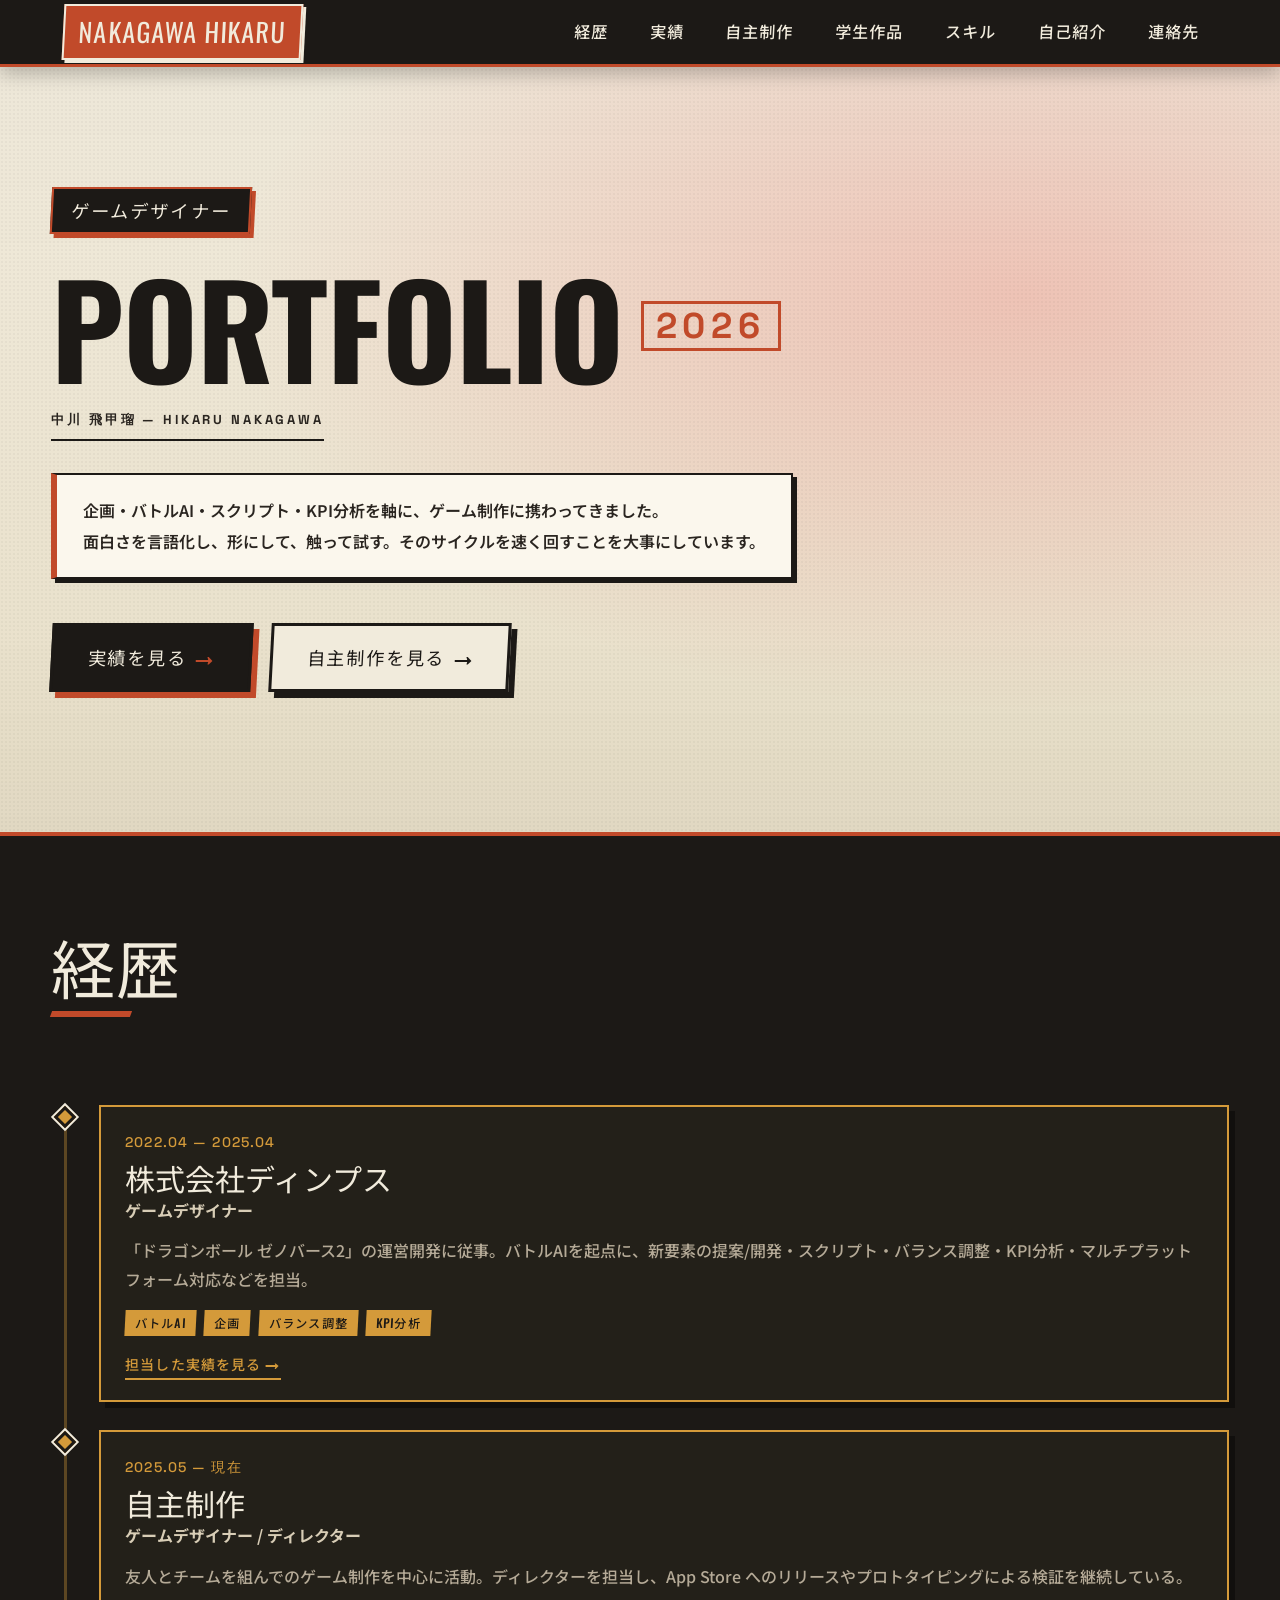
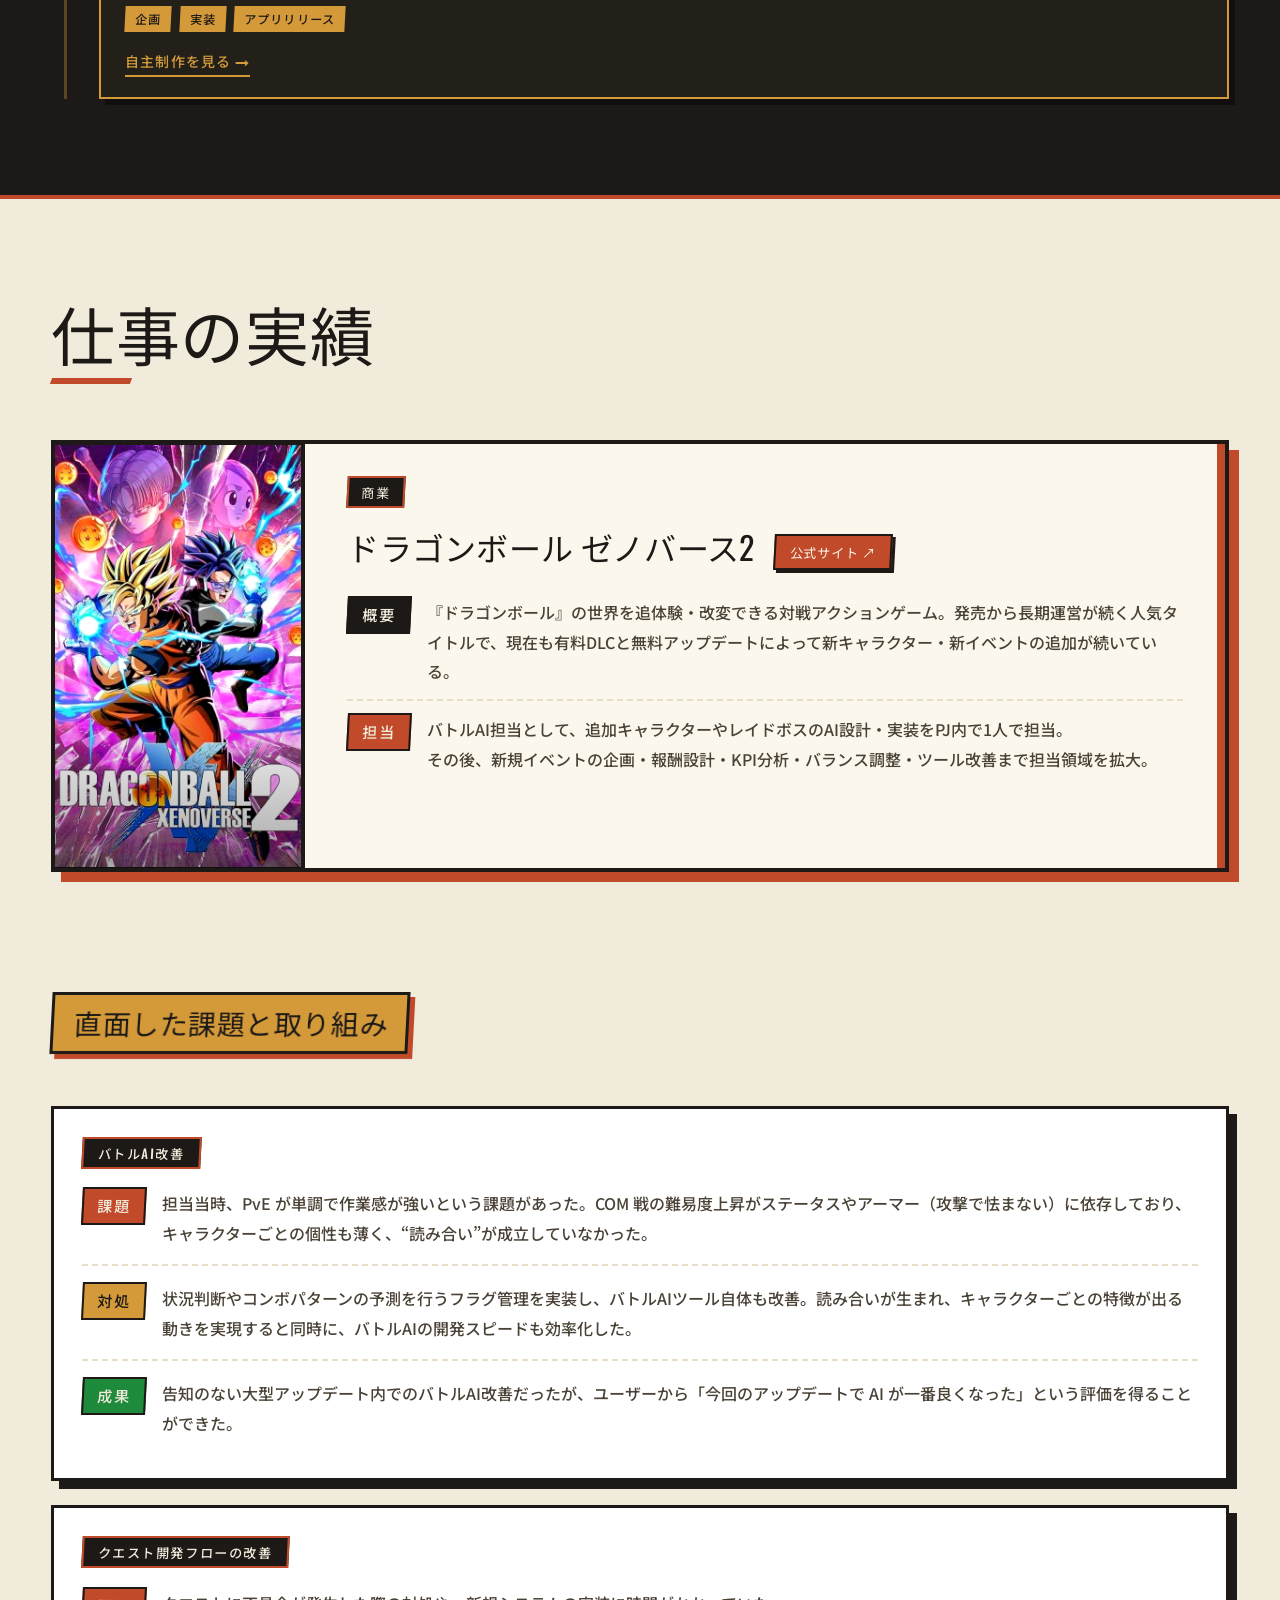
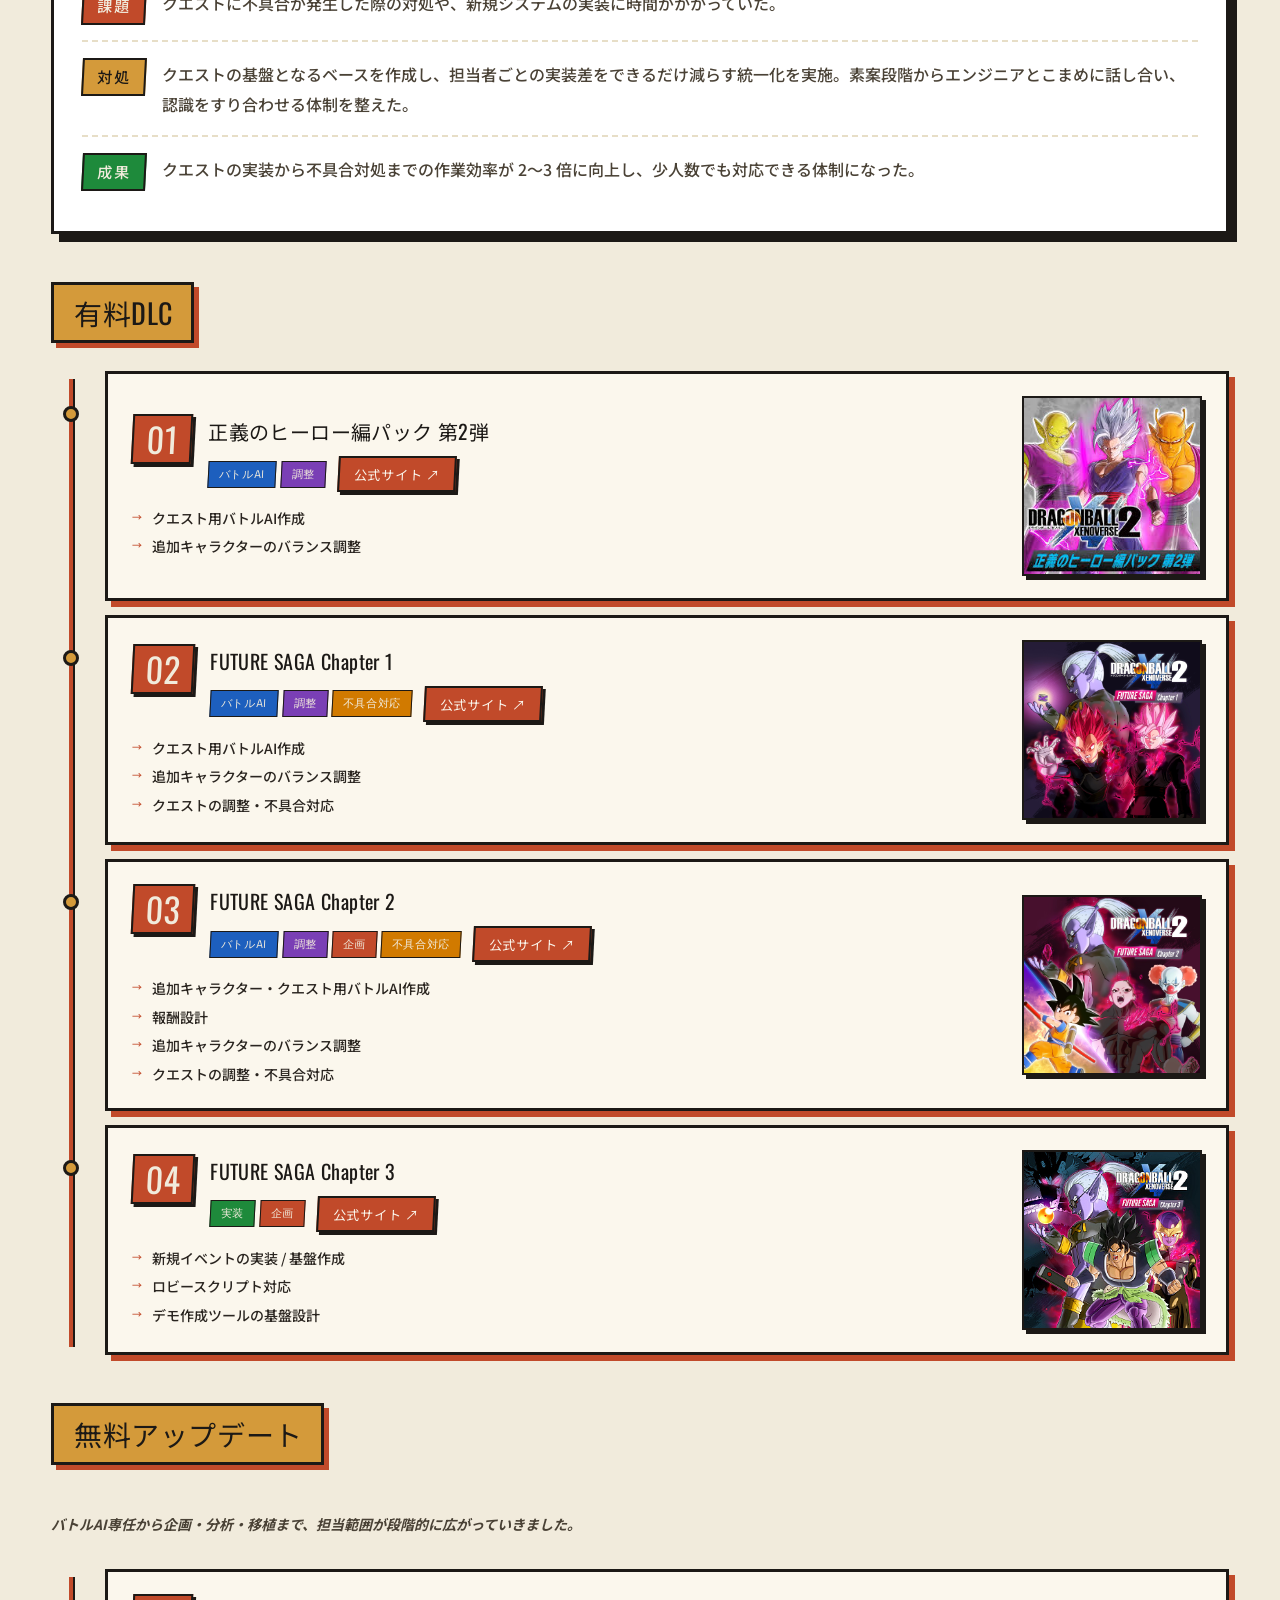
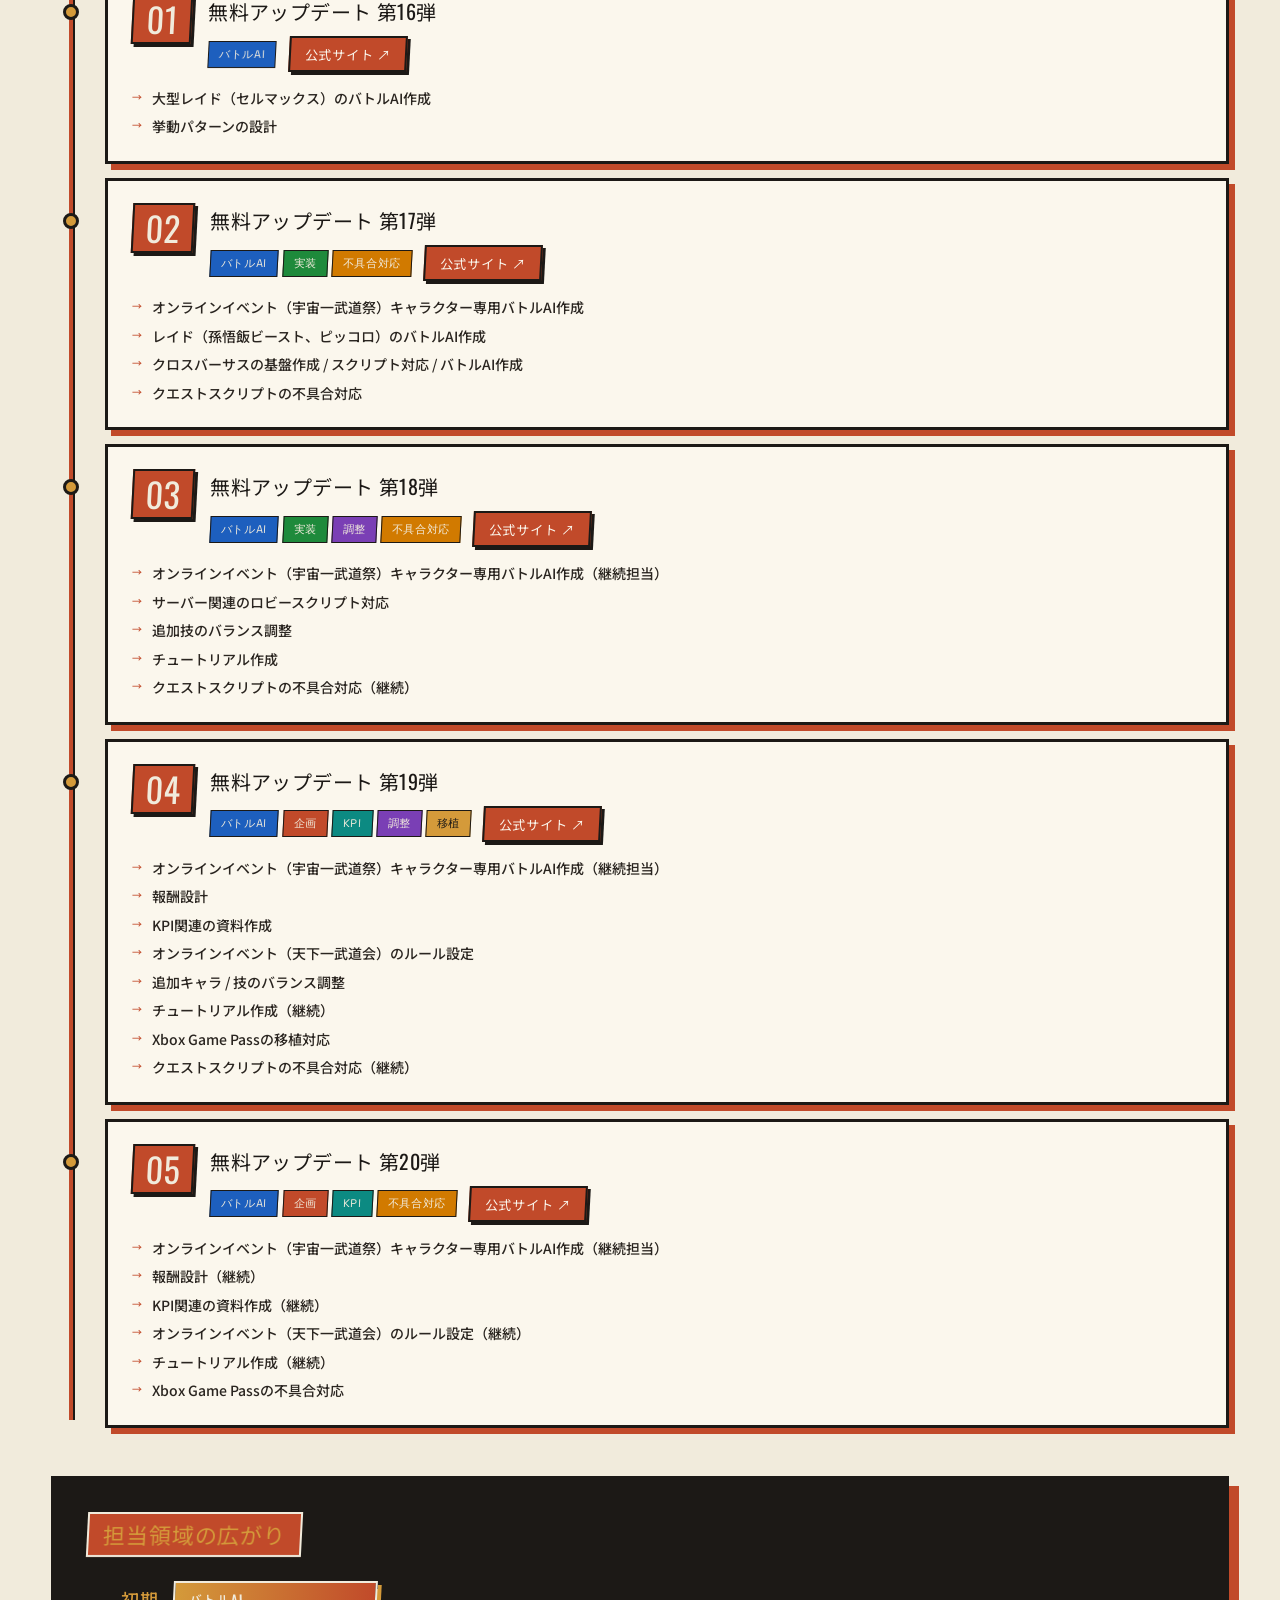
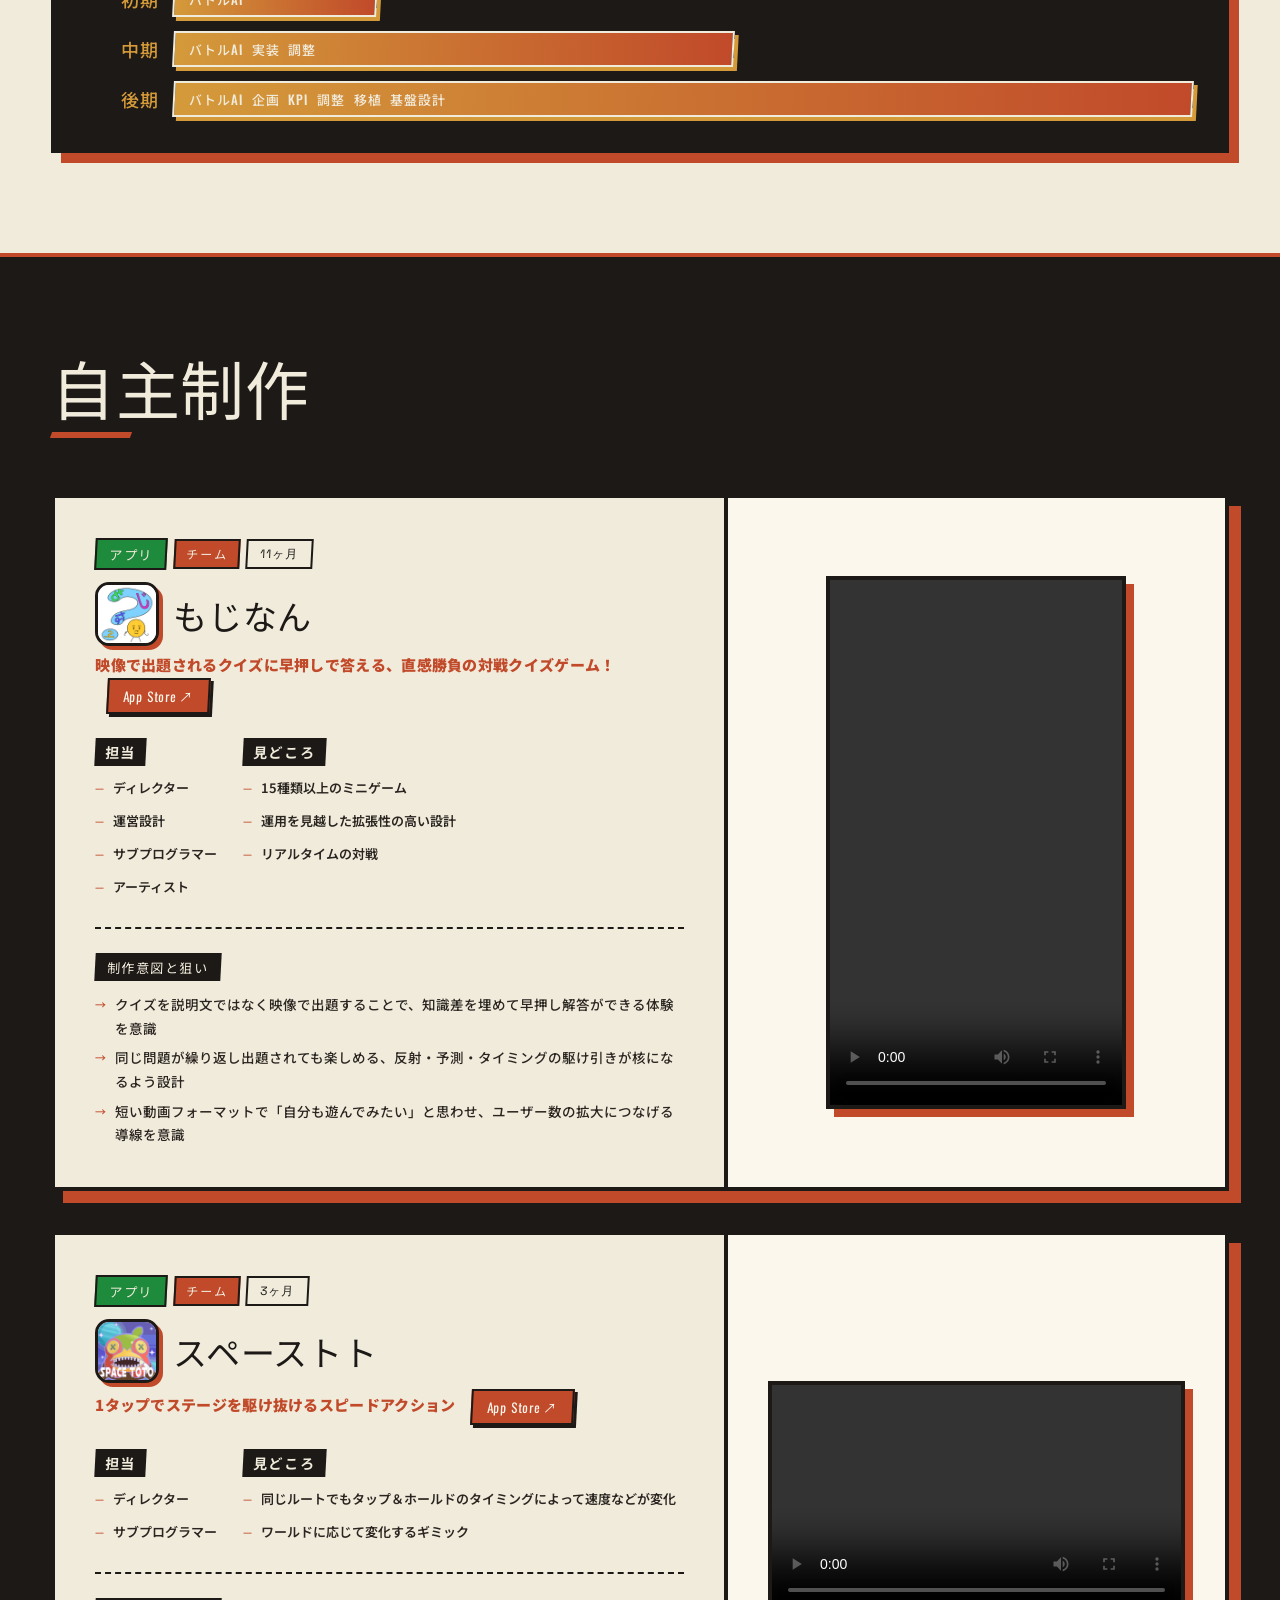
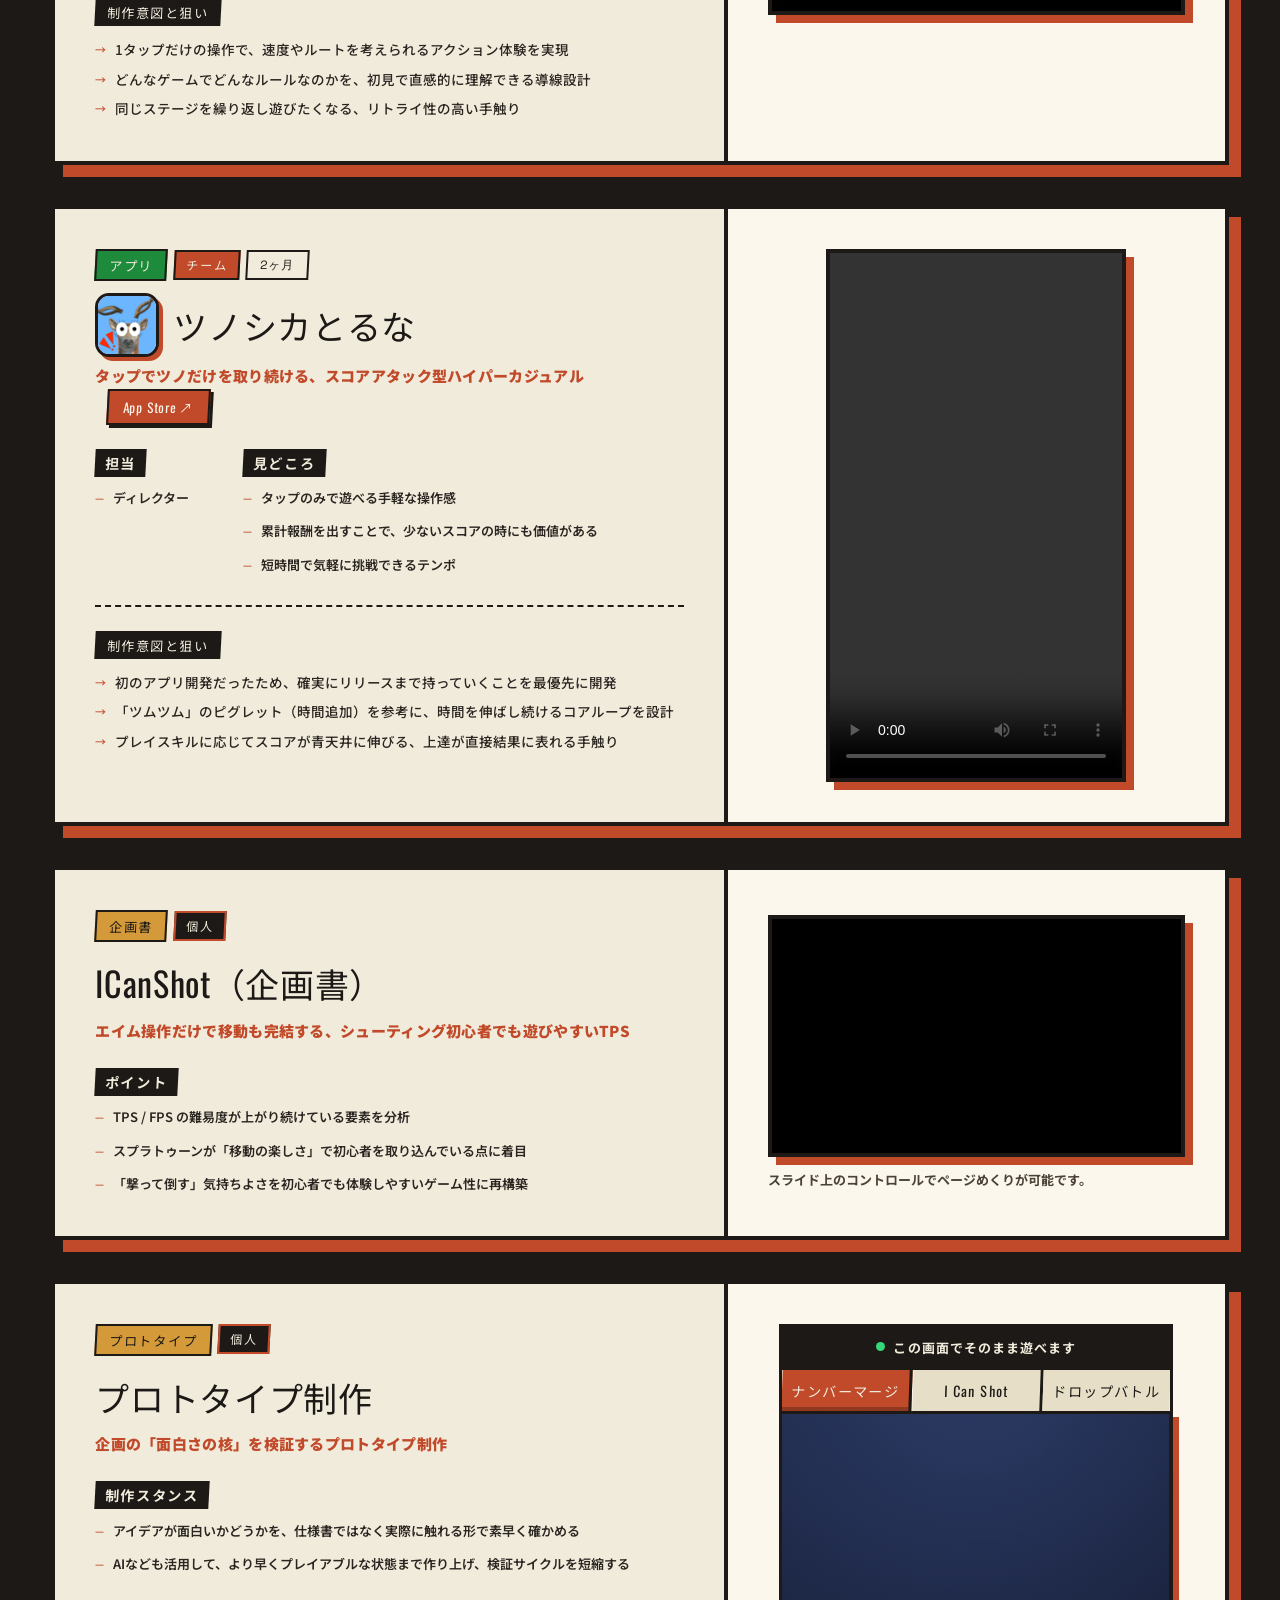
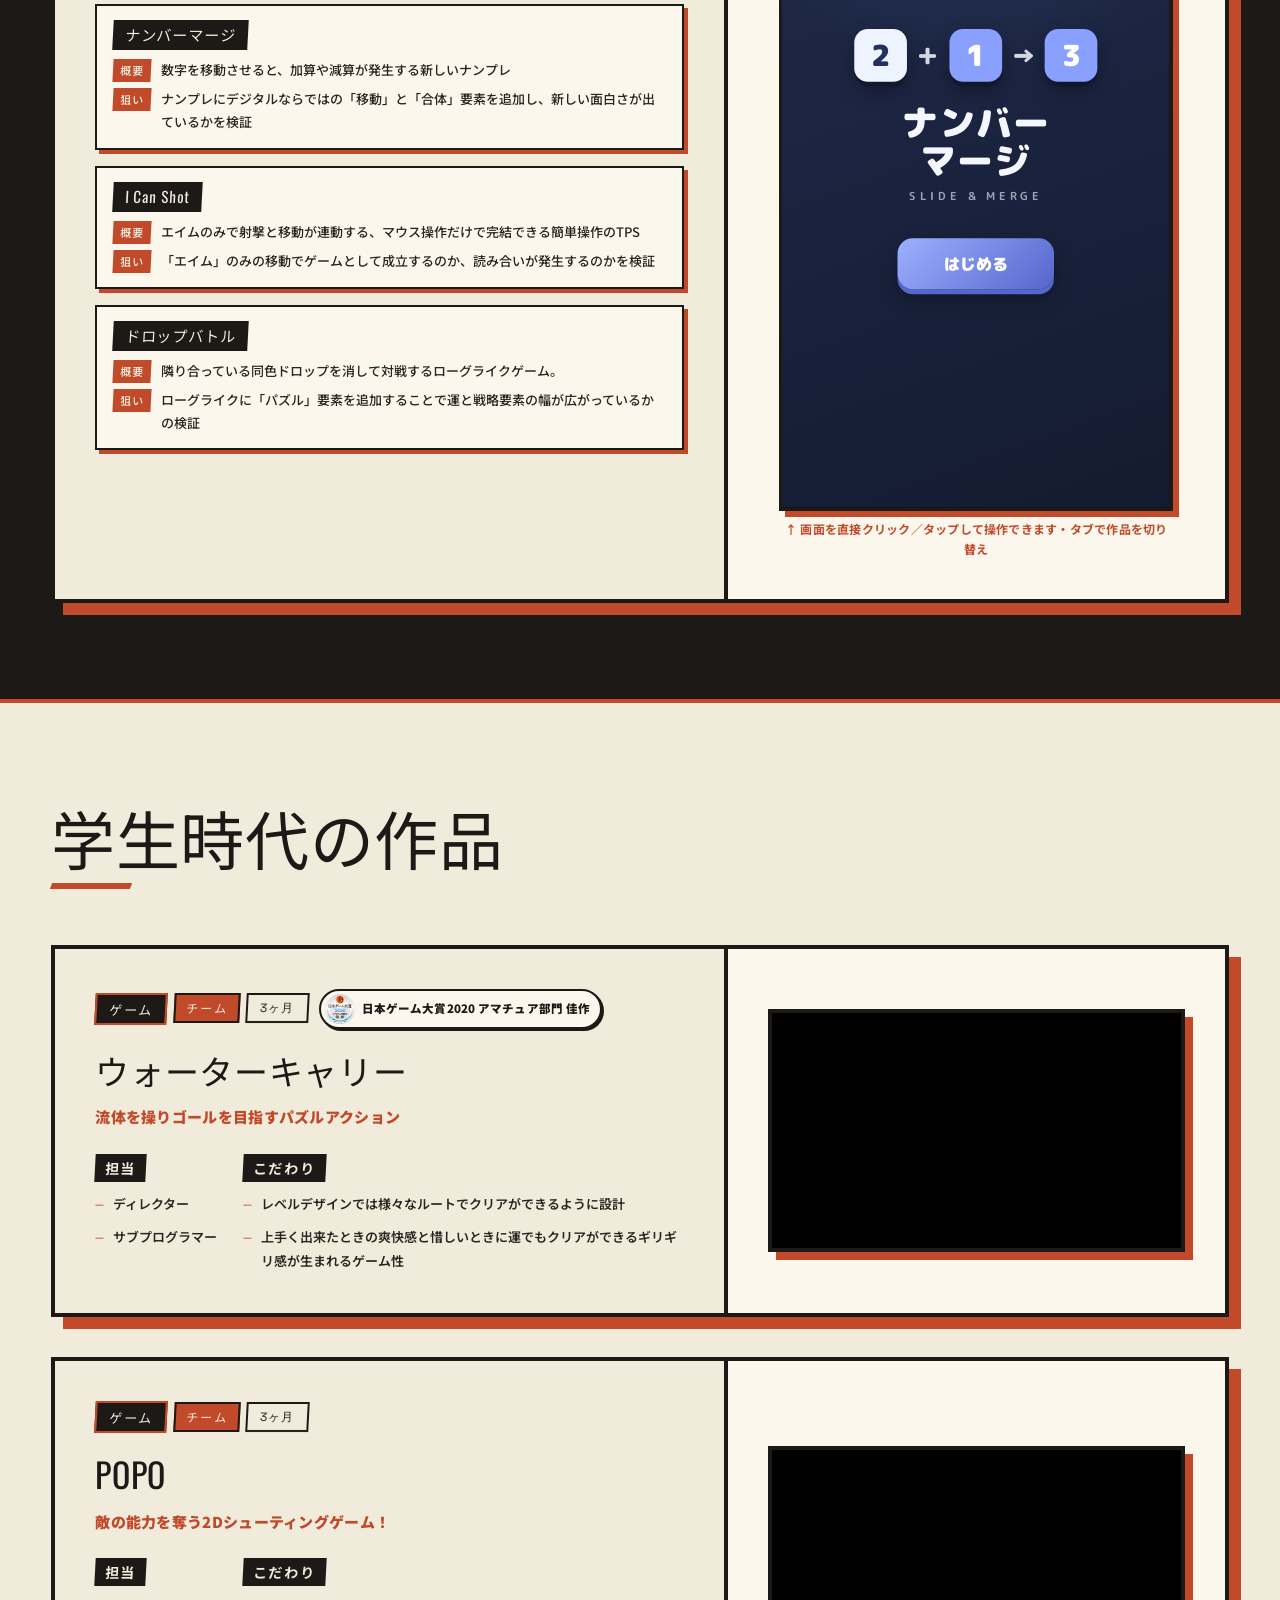
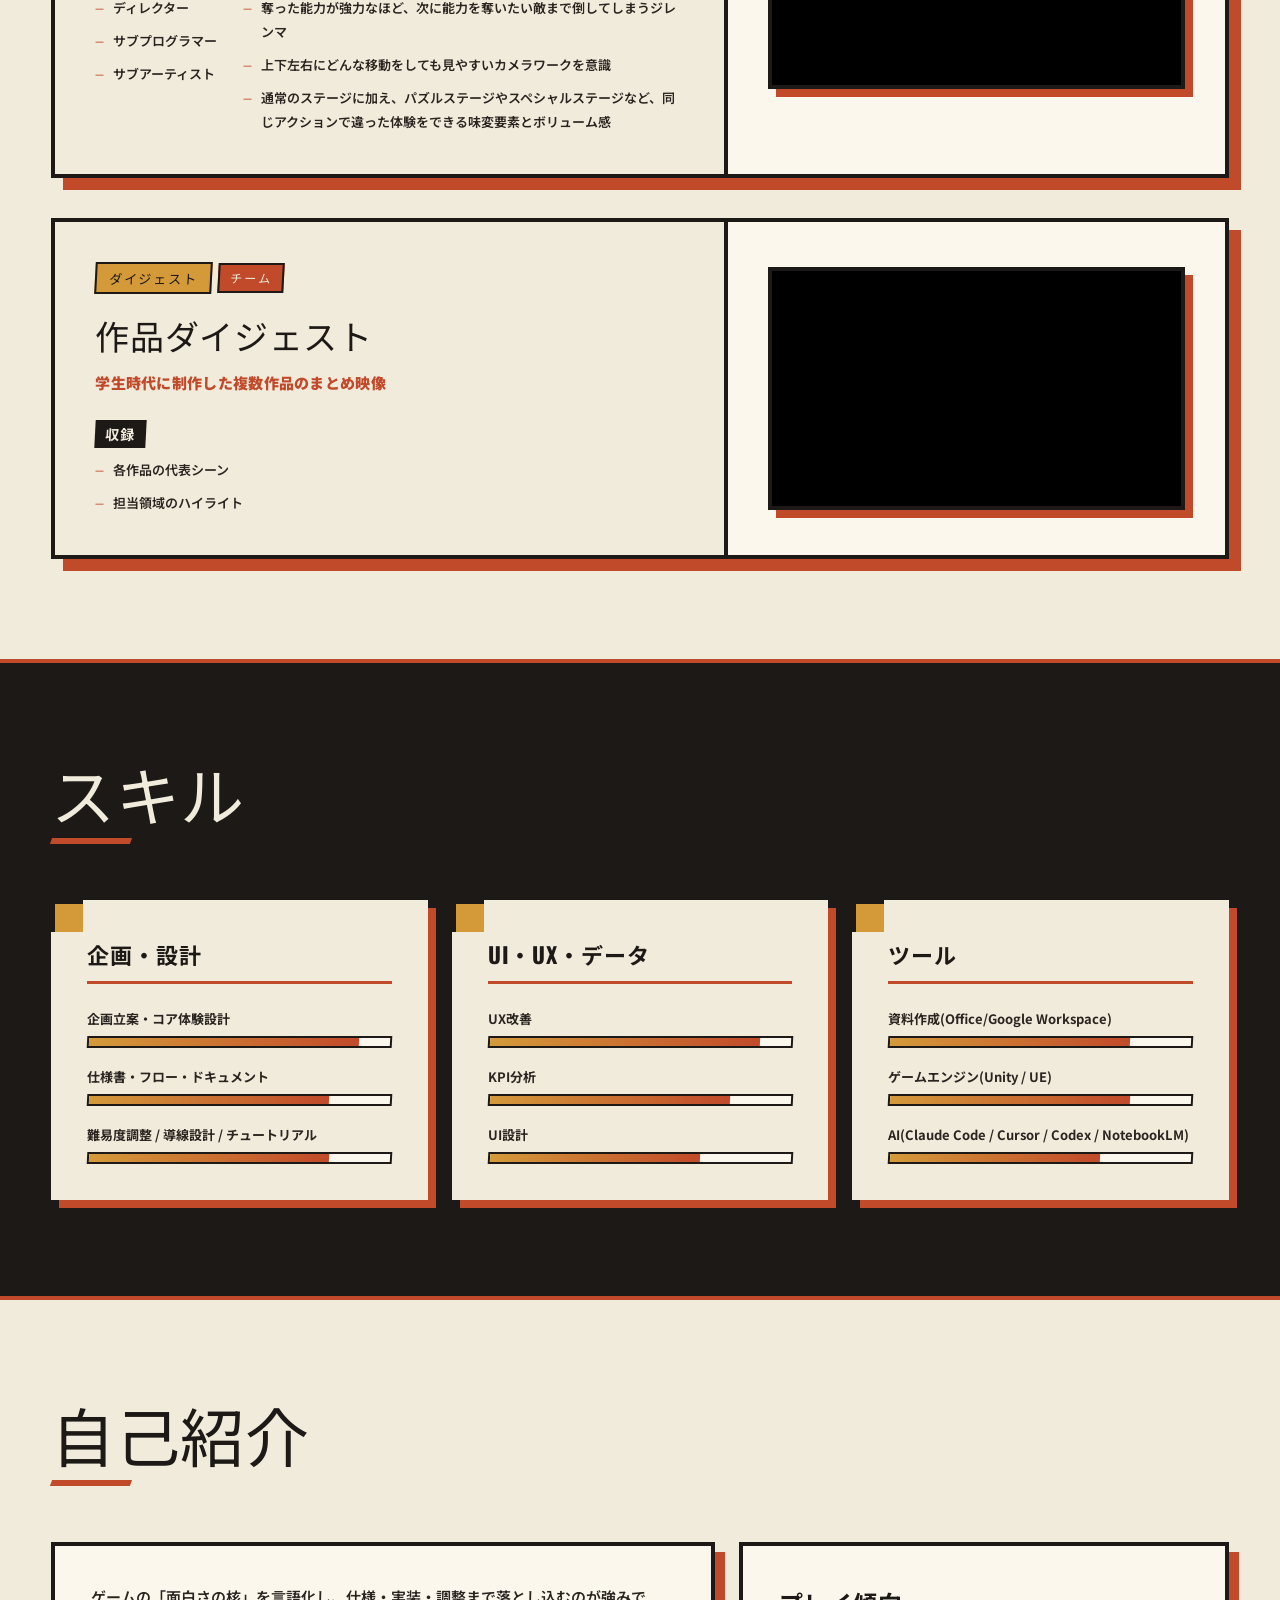
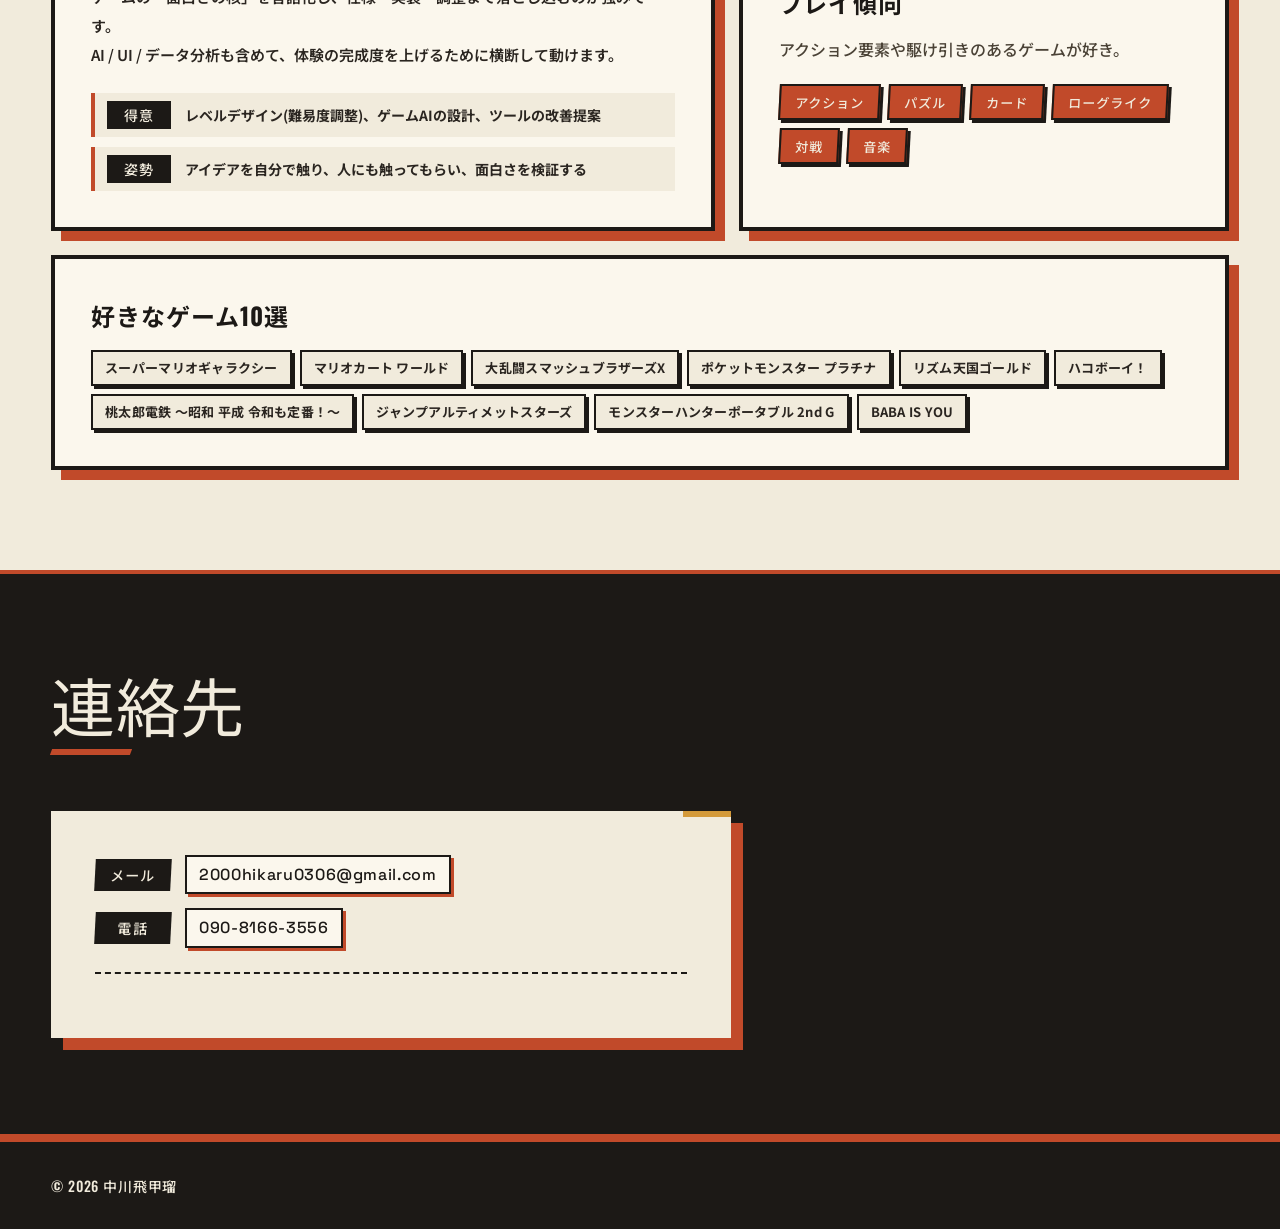
==== commit 8cdd5bcb: "feat: 提出前ブラッシュアップ（好きなゲーム10選・文章修正・構成改善） - 自己紹介に「好きなゲーム10選」カードを追加（全幅レイアウト） - 「直面した課題と取り組み」をゼノバース2紹介直後に" ====
--- a/index.html
+++ b/index.html
@@ -4,7 +4,7 @@
   <meta charset="utf-8" />
   <meta name="viewport" content="width=device-width, initial-scale=1" />
   <title>Hikaru Nakagawa | Portfolio</title>
-  <meta name="description" content="ゲームプランナー / ゲームデザイナー ポートフォリオ" />
+  <meta name="description" content="ゲームデザイナー ポートフォリオ" />
   <meta name="robots" content="noindex,nofollow" />
   <link rel="preconnect" href="https://fonts.googleapis.com" />
   <link rel="preconnect" href="https://fonts.gstatic.com" crossorigin />
--- a/styles.css
+++ b/styles.css
@@ -1533,6 +1533,27 @@
   transition: transform .15s;
 }
 /* tag-row は押せないのでホバー演出なし */
+
+/* ---- 好きなゲーム ---- */
+.about-card--fav { grid-column: 1 / -1; }
+.fav-list {
+  list-style: none;
+  display: flex;
+  flex-wrap: wrap;
+  gap: 8px;
+  padding: 0;
+  margin: 0;
+}
+.fav-list li {
+  font-size: 13px;
+  font-weight: 700;
+  letter-spacing: 0.02em;
+  padding: 5px 12px;
+  background: var(--p-cream);
+  color: var(--p-ink);
+  border: 2px solid var(--p-black);
+  box-shadow: 3px 3px 0 var(--p-black);
+}
 
 /* ============ CONTACT ============ */
 .contact {
